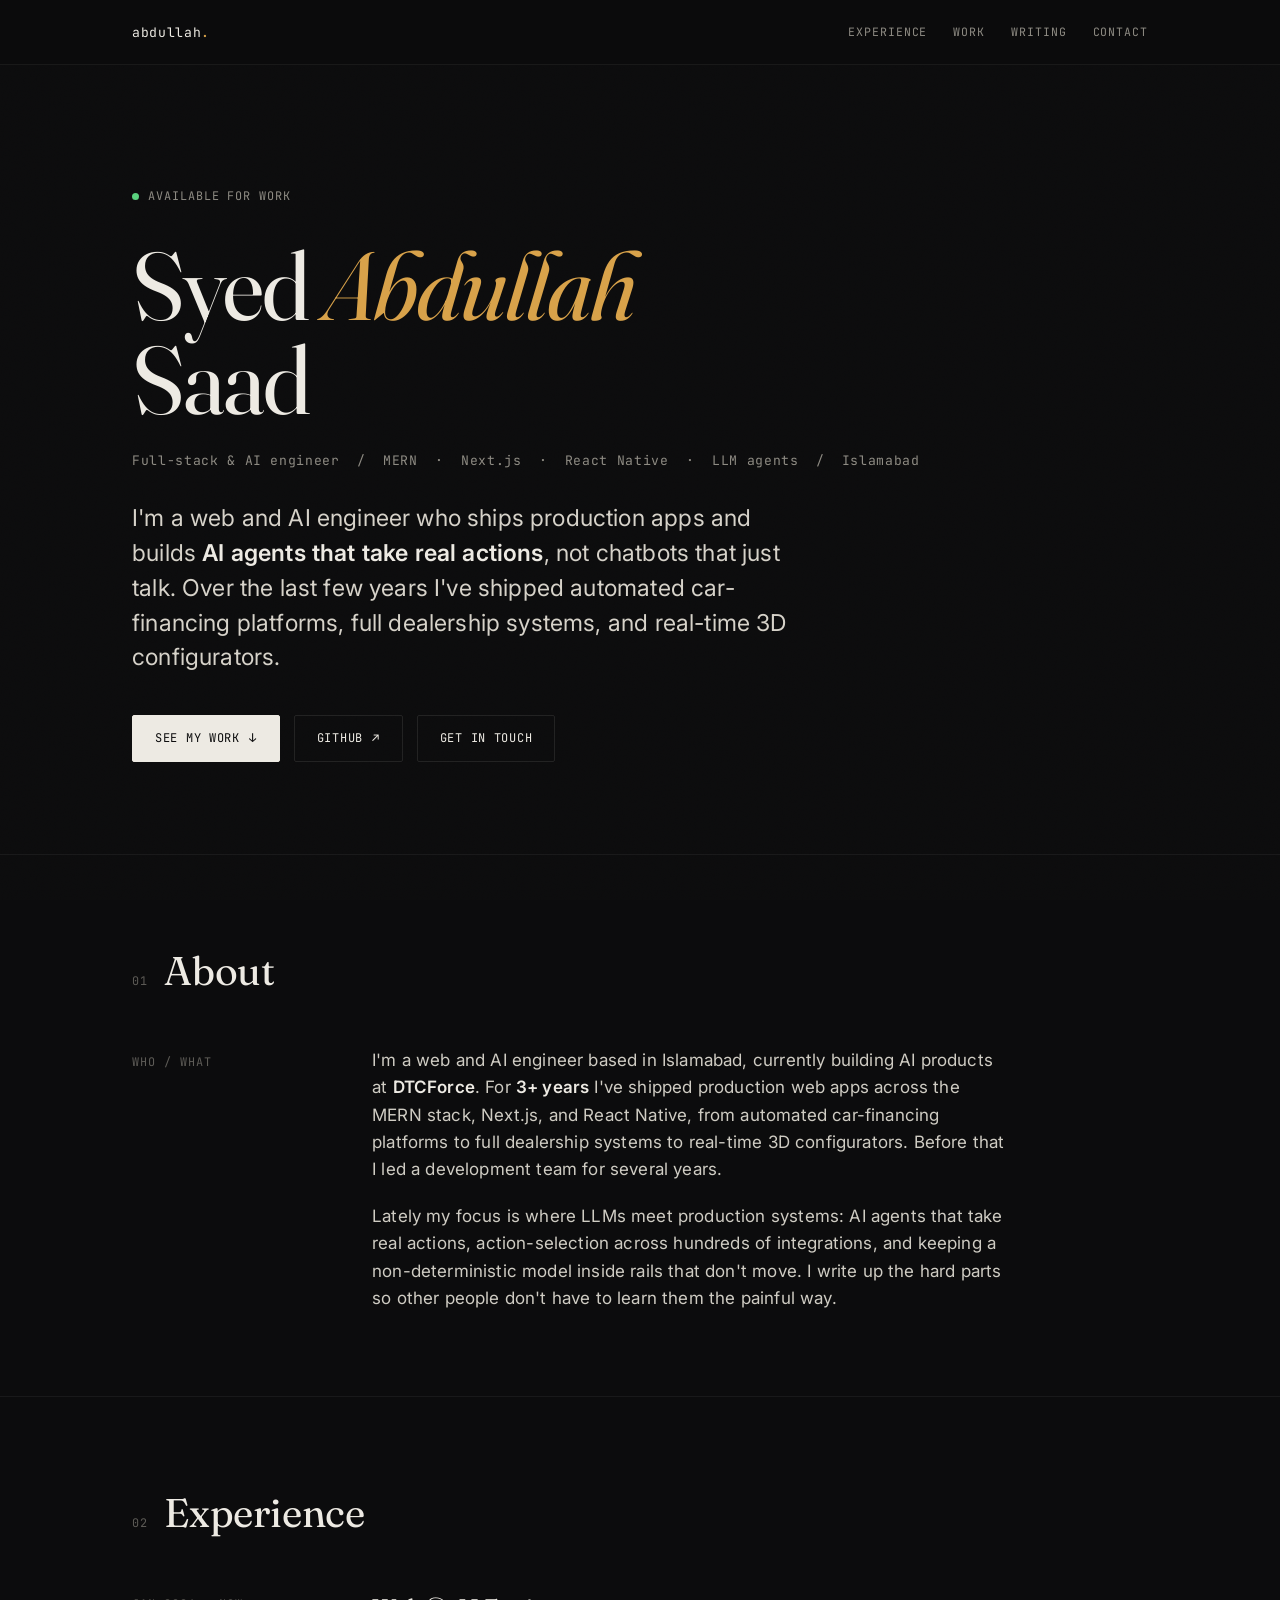
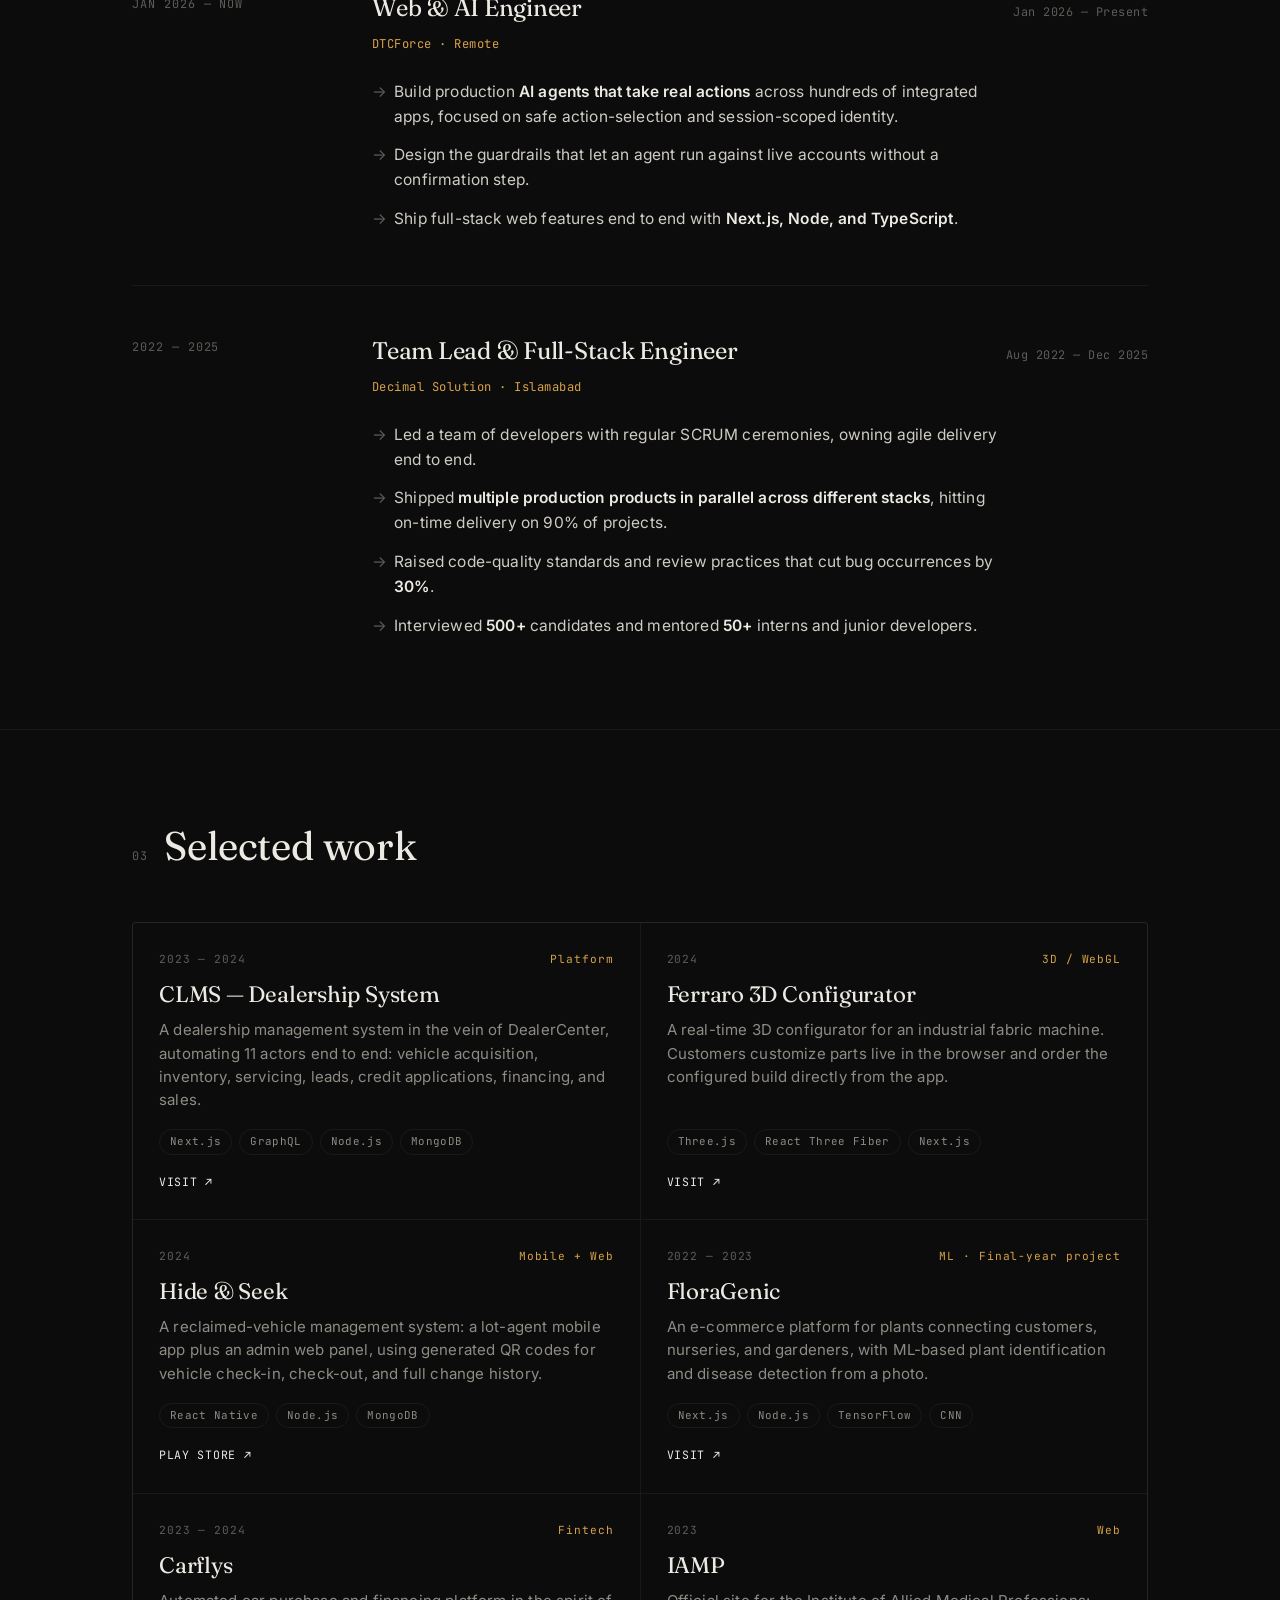
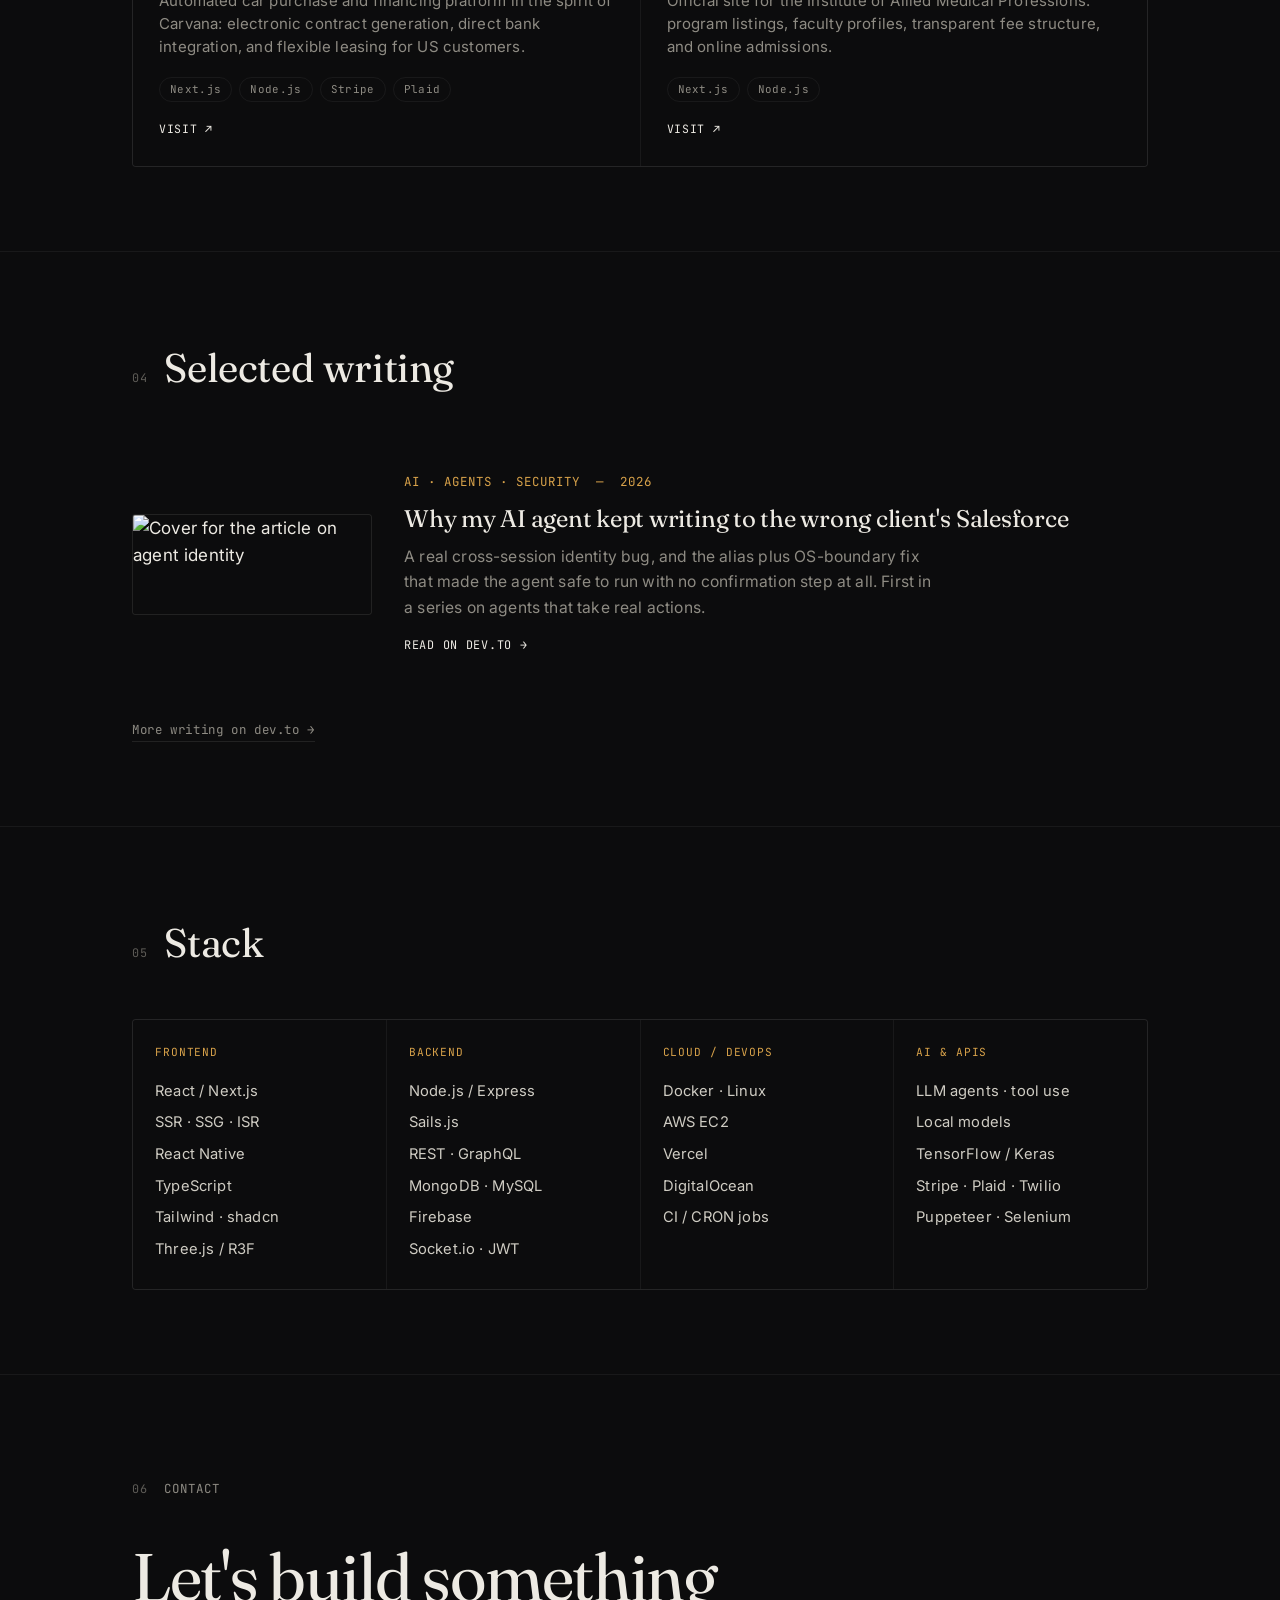
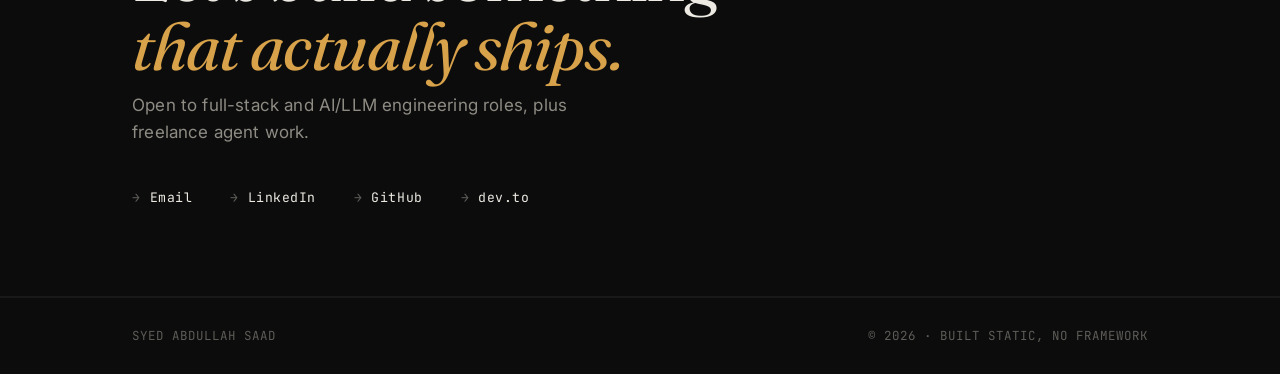
==== index.html @ 83ab8634 "fix: DTCForce role is remote" ====
<!DOCTYPE html>
<html lang="en">
<head>
<meta charset="UTF-8" />
<meta name="viewport" content="width=device-width, initial-scale=1.0" />
<title>Syed Abdullah Saad — Full-Stack &amp; AI Engineer</title>
<meta name="description" content="Full-stack engineer and team lead building production web apps and AI agents that take real actions. MERN, Next.js, React Native, and LLM tooling." />

<meta property="og:title" content="Syed Abdullah Saad — Full-Stack &amp; AI Engineer" />
<meta property="og:description" content="Team lead and full-stack engineer. I ship production web apps and build AI agents that do real work, not demos." />
<meta property="og:type" content="website" />
<meta property="og:url" content="https://abdullahsaad5.github.io" />
<meta property="og:image" content="https://dev-to-uploads.s3.us-east-2.amazonaws.com/uploads/articles/ud9swre0dq8ubvagfs66.png" />
<meta name="twitter:card" content="summary_large_image" />
<link rel="icon" href="data:image/svg+xml,<svg xmlns='http://www.w3.org/2000/svg' viewBox='0 0 100 100'><text y='.9em' font-size='88'>✦</text></svg>" />

<link rel="preconnect" href="https://fonts.googleapis.com" />
<link rel="preconnect" href="https://fonts.gstatic.com" crossorigin />
<link href="https://fonts.googleapis.com/css2?family=Fraunces:ital,opsz,wght@0,9..144,300..500;1,9..144,300..500&family=Inter:wght@400;500;600&family=JetBrains+Mono:wght@400;500&display=swap" rel="stylesheet" />

<style>
  :root {
    --bg:      #0c0c0d;
    --surface: #141416;
    --text:    #edeae3;
    --muted:   #8e8b83;
    --faint:   #5e5c57;
    --accent:  #d8a24a;
    --line:    rgba(237, 234, 227, 0.10);
    --line-2:  rgba(237, 234, 227, 0.06);
    --serif: "Fraunces", Georgia, serif;
    --sans: "Inter", -apple-system, BlinkMacSystemFont, sans-serif;
    --mono: "JetBrains Mono", ui-monospace, "SF Mono", Menlo, monospace;
    --col: 1080px;
  }
  * { margin: 0; padding: 0; box-sizing: border-box; }
  html { scroll-behavior: smooth; }
  body {
    background: var(--bg);
    color: var(--text);
    font-family: var(--sans);
    font-size: 17px;
    line-height: 1.6;
    letter-spacing: 0.01em;
    -webkit-font-smoothing: antialiased;
    text-rendering: optimizeLegibility;
    overflow-x: hidden;
  }
  body::before {
    content: ""; position: fixed; inset: 0; z-index: 1; pointer-events: none;
    opacity: 0.035; mix-blend-mode: overlay;
    background-image: url("data:image/svg+xml,%3Csvg xmlns='http://www.w3.org/2000/svg' width='160' height='160'%3E%3Cfilter id='n'%3E%3CfeTurbulence type='fractalNoise' baseFrequency='0.85' numOctaves='3'/%3E%3C/filter%3E%3Crect width='100%25' height='100%25' filter='url(%23n)'/%3E%3C/svg%3E");
  }
  .wrap { max-width: var(--col); margin: 0 auto; padding: 0 32px; position: relative; z-index: 2; }
  a { color: inherit; text-decoration: none; }
  ::selection { background: var(--accent); color: #0c0c0d; }
  .mono { font-family: var(--mono); font-size: 0.78rem; letter-spacing: 0.08em; text-transform: uppercase; color: var(--muted); }

  /* nav */
  nav { position: sticky; top: 0; z-index: 20; border-bottom: 1px solid var(--line-2);
        background: rgba(12,12,13,0.72); backdrop-filter: blur(12px) saturate(140%); }
  nav .wrap { display: flex; align-items: center; justify-content: space-between; height: 64px; }
  nav .sig { font-family: var(--mono); font-size: 0.82rem; letter-spacing: 0.05em; color: var(--text); }
  nav .sig b { color: var(--accent); font-weight: 500; }
  nav .nl { display: flex; gap: 26px; }
  nav .nl a { font-family: var(--mono); font-size: 0.72rem; letter-spacing: 0.08em; text-transform: uppercase; color: var(--muted); transition: color 0.2s; }
  nav .nl a:hover { color: var(--text); }
  @media (max-width: 640px){ nav .nl a:not(.keep){ display:none; } }

  /* hero */
  header { padding: 116px 0 92px; border-bottom: 1px solid var(--line-2); }
  .status { display: inline-flex; align-items: center; gap: 9px; font-family: var(--mono); font-size: 0.74rem; letter-spacing: 0.08em; text-transform: uppercase; color: var(--muted); margin-bottom: 32px; }
  .dot { width: 7px; height: 7px; border-radius: 50%; background: #5ad17e; box-shadow: 0 0 0 0 rgba(90,209,126,0.6); animation: pulse 2.4s infinite; }
  @keyframes pulse { 0%{box-shadow:0 0 0 0 rgba(90,209,126,0.5);} 70%{box-shadow:0 0 0 7px rgba(90,209,126,0);} 100%{box-shadow:0 0 0 0 rgba(90,209,126,0);} }
  h1 { font-family: var(--serif); font-weight: 400; font-size: clamp(3.1rem, 8.6vw, 6rem); line-height: 0.98; letter-spacing: -0.02em; margin-bottom: 24px; }
  h1 .it { font-style: italic; color: var(--accent); }
  .role { font-family: var(--mono); font-size: 0.82rem; letter-spacing: 0.05em; color: var(--muted); margin-bottom: 30px; }
  .lead { font-size: clamp(1.12rem, 2.3vw, 1.45rem); line-height: 1.5; max-width: 680px; color: #d6d2c9; }
  .lead b { color: var(--text); font-weight: 600; }
  .cta { display: flex; flex-wrap: wrap; gap: 14px; margin-top: 40px; }
  .btn { font-family: var(--mono); font-size: 0.75rem; letter-spacing: 0.06em; text-transform: uppercase; padding: 13px 22px; border: 1px solid var(--line); border-radius: 2px; color: var(--text); transition: all 0.2s; display: inline-flex; align-items: center; gap: 9px; }
  .btn:hover { border-color: var(--accent); color: var(--accent); transform: translateY(-2px); }
  .btn.solid { background: var(--text); color: #0c0c0d; border-color: var(--text); }
  .btn.solid:hover { background: var(--accent); border-color: var(--accent); color: #0c0c0d; }
  .btn .arr { transition: transform 0.2s; }
  .btn:hover .arr { transform: translate(2px,-2px); }

  /* section frame */
  section { padding: 84px 0; border-bottom: 1px solid var(--line-2); }
  .shead { display: flex; align-items: baseline; gap: 16px; margin-bottom: 44px; }
  .shead .num { font-family: var(--mono); font-size: 0.74rem; color: var(--faint); letter-spacing: 0.1em; }
  .shead h2 { font-family: var(--serif); font-weight: 400; font-size: clamp(1.8rem, 4vw, 2.5rem); letter-spacing: -0.01em; }

  /* about */
  .about { display: grid; grid-template-columns: 200px 1fr; gap: 40px; }
  .about .lbl { font-family: var(--mono); font-size: 0.74rem; letter-spacing: 0.08em; text-transform: uppercase; color: var(--faint); padding-top: 6px; }
  .about p { color: #cfccc3; max-width: 640px; }
  .about p + p { margin-top: 20px; }
  .about p b { color: var(--text); font-weight: 600; }
  @media (max-width: 720px){ .about { grid-template-columns: 1fr; gap: 14px; } }

  /* experience */
  .exp { display: grid; grid-template-columns: 200px 1fr; gap: 40px; }
  .exp .lbl { font-family: var(--mono); font-size: 0.74rem; letter-spacing: 0.08em; text-transform: uppercase; color: var(--faint); padding-top: 6px; }
  .exp .top { display: flex; align-items: baseline; justify-content: space-between; flex-wrap: wrap; gap: 6px 16px; }
  .exp .top h3 { font-family: var(--serif); font-weight: 400; font-size: 1.5rem; letter-spacing: -0.01em; }
  .exp .top .when { font-family: var(--mono); font-size: 0.74rem; letter-spacing: 0.04em; color: var(--faint); white-space: nowrap; }
  .exp .co { font-family: var(--mono); font-size: 0.76rem; letter-spacing: 0.04em; color: var(--accent); margin: 8px 0 18px; }
  .exp ul { list-style: none; max-width: 640px; }
  .exp li { color: #cfccc3; font-size: 0.97rem; padding: 7px 0 7px 22px; position: relative; }
  .exp li::before { content: "→"; position: absolute; left: 0; color: var(--faint); }
  .exp li b { color: var(--text); font-weight: 600; }
  @media (max-width: 720px){ .exp { grid-template-columns: 1fr; gap: 18px; } }

  /* projects */
  .projects { display: grid; grid-template-columns: repeat(2, 1fr); gap: 1px; background: var(--line-2); border: 1px solid var(--line-2); border-radius: 4px; overflow: hidden; }
  .proj { background: var(--bg); padding: 28px 26px; display: flex; flex-direction: column; transition: background 0.25s; }
  .proj:hover { background: var(--surface); }
  .proj .yr { font-family: var(--mono); font-size: 0.7rem; letter-spacing: 0.08em; color: var(--faint); margin-bottom: 12px; display: flex; justify-content: space-between; }
  .proj .yr .badge { color: var(--accent); }
  .proj h3 { font-family: var(--serif); font-weight: 400; font-size: 1.4rem; letter-spacing: -0.01em; margin-bottom: 10px; line-height: 1.2; }
  .proj p { color: var(--muted); font-size: 0.94rem; line-height: 1.55; margin-bottom: 18px; flex-grow: 1; }
  .proj .tags { display: flex; flex-wrap: wrap; gap: 7px; margin-bottom: 18px; }
  .proj .tags span { font-family: var(--mono); font-size: 0.68rem; letter-spacing: 0.03em; color: var(--muted); border: 1px solid var(--line-2); border-radius: 999px; padding: 3px 10px; }
  .proj .visit { font-family: var(--mono); font-size: 0.72rem; letter-spacing: 0.06em; text-transform: uppercase; color: var(--text); display: inline-flex; align-items: center; gap: 8px; align-self: flex-start; }
  .proj .visit .arr { transition: transform 0.2s; }
  .proj:hover .visit { color: var(--accent); }
  .proj:hover .visit .arr { transform: translate(2px,-2px); }
  @media (max-width: 720px){ .projects { grid-template-columns: 1fr; } }

  /* writing */
  .post { display: grid; grid-template-columns: 240px 1fr; gap: 32px; align-items: center; padding: 28px; margin: 0 -28px; border-radius: 4px; transition: background 0.25s; }
  .post:hover { background: var(--surface); }
  .post .thumb { aspect-ratio: 1000/420; border-radius: 3px; overflow: hidden; border: 1px solid var(--line); }
  .post .thumb img { width: 100%; height: 100%; object-fit: cover; display: block; transition: transform 0.5s ease; }
  .post:hover .thumb img { transform: scale(1.04); }
  .post .meta .mono { display: block; margin-bottom: 12px; color: var(--accent); }
  .post .meta h3 { font-family: var(--serif); font-weight: 400; font-size: 1.5rem; line-height: 1.25; letter-spacing: -0.01em; margin-bottom: 10px; }
  .post .meta p { color: var(--muted); font-size: 0.98rem; max-width: 540px; }
  .post .meta .read { display: inline-flex; align-items: center; gap: 8px; margin-top: 16px; font-family: var(--mono); font-size: 0.74rem; letter-spacing: 0.06em; text-transform: uppercase; color: var(--text); }
  .post:hover .read { color: var(--accent); }
  .post .read .arr { transition: transform 0.2s; }
  .post:hover .read .arr { transform: translateX(3px); }
  @media (max-width: 720px){ .post { grid-template-columns: 1fr; gap: 18px; } }
  .more { margin-top: 30px; }
  .more a { font-family: var(--mono); font-size: 0.78rem; letter-spacing: 0.05em; color: var(--muted); border-bottom: 1px solid var(--line); padding-bottom: 3px; transition: color 0.2s, border-color 0.2s; }
  .more a:hover { color: var(--accent); border-color: var(--accent); }

  /* stack */
  .stack { display: grid; grid-template-columns: repeat(4,1fr); gap: 1px; background: var(--line-2); border: 1px solid var(--line-2); border-radius: 4px; overflow: hidden; }
  .stack .g { background: var(--bg); padding: 24px 22px; }
  .stack .g .lbl { font-family: var(--mono); font-size: 0.7rem; letter-spacing: 0.08em; text-transform: uppercase; color: var(--accent); margin-bottom: 14px; }
  .stack .g ul { list-style: none; }
  .stack .g li { color: #cfccc3; font-size: 0.92rem; padding: 4px 0; }
  @media (max-width: 860px){ .stack { grid-template-columns: repeat(2,1fr); } }
  @media (max-width: 460px){ .stack { grid-template-columns: 1fr; } }

  /* contact */
  .contact { padding: 104px 0 88px; }
  .contact h2.big { font-family: var(--serif); font-weight: 400; font-size: clamp(2.3rem, 6.6vw, 4.2rem); letter-spacing: -0.02em; line-height: 1.02; margin-bottom: 12px; }
  .contact h2.big .it { font-style: italic; color: var(--accent); }
  .contact .sub { color: var(--muted); max-width: 480px; margin-bottom: 40px; }
  .clinks { display: flex; flex-wrap: wrap; gap: 14px 38px; }
  .clinks a { font-family: var(--mono); font-size: 0.82rem; letter-spacing: 0.04em; color: var(--text); display: inline-flex; align-items: center; gap: 9px; transition: color 0.2s; }
  .clinks a .k { color: var(--faint); }
  .clinks a:hover { color: var(--accent); }

  footer { border-top: 1px solid var(--line-2); }
  footer .wrap { display: flex; justify-content: space-between; flex-wrap: wrap; gap: 10px; padding: 28px 32px; }
  footer .mono { color: var(--faint); }

  .rv { opacity: 0; transform: translateY(18px); transition: opacity 0.7s ease, transform 0.7s ease; }
  .rv.in { opacity: 1; transform: none; }
  @media (prefers-reduced-motion: reduce){ * { animation: none !important; transition: none !important; } .rv { opacity:1; transform:none; } html{scroll-behavior:auto;} }
</style>
</head>
<body>

<nav>
  <div class="wrap">
    <a class="sig" href="#top">abdullah<b>.</b></a>
    <div class="nl">
      <a href="#experience">Experience</a>
      <a href="#work">Work</a>
      <a href="#writing">Writing</a>
      <a class="keep" href="#contact">Contact</a>
    </div>
  </div>
</nav>

<header id="top">
  <div class="wrap">
    <div class="status"><span class="dot"></span> Available for work</div>
    <h1>Syed <span class="it">Abdullah</span><br />Saad</h1>
    <div class="role">Full-stack &amp; AI engineer &nbsp;/&nbsp; MERN &nbsp;·&nbsp; Next.js &nbsp;·&nbsp; React Native &nbsp;·&nbsp; LLM agents &nbsp;/&nbsp; Islamabad</div>
    <p class="lead">I'm a web and AI engineer who ships production apps and builds <b>AI agents that take real actions</b>, not chatbots that just talk. Over the last few years I've shipped automated car-financing platforms, full dealership systems, and real-time 3D configurators.</p>
    <div class="cta">
      <a class="btn solid" href="#work">See my work <span class="arr">↓</span></a>
      <a class="btn" href="https://github.com/AbdullahSaad5" target="_blank" rel="noopener">GitHub <span class="arr">↗</span></a>
      <a class="btn" href="#contact">Get in touch</a>
    </div>
  </div>
</header>

<section id="about">
  <div class="wrap">
    <div class="shead"><span class="num">01</span><h2>About</h2></div>
    <div class="about rv">
      <div class="lbl">Who / what</div>
      <div>
        <p>I'm a web and AI engineer based in Islamabad, currently building AI products at <b>DTCForce</b>. For <b>3+ years</b> I've shipped production web apps across the MERN stack, Next.js, and React Native, from automated car-financing platforms to full dealership systems to real-time 3D configurators. Before that I led a development team for several years.</p>
        <p>Lately my focus is where LLMs meet production systems: AI agents that take real actions, action-selection across hundreds of integrations, and keeping a non-deterministic model inside rails that don't move. I write up the hard parts so other people don't have to learn them the painful way.</p>
      </div>
    </div>
  </div>
</section>

<section id="experience">
  <div class="wrap">
    <div class="shead"><span class="num">02</span><h2>Experience</h2></div>
    <div class="rv">
      <div class="exp">
        <div class="lbl">Jan 2026 — now</div>
        <div>
          <div class="top">
            <h3>Web &amp; AI Engineer</h3>
            <span class="when">Jan 2026 — Present</span>
          </div>
          <div class="co">DTCForce · Remote</div>
          <ul>
            <li>Build production <b>AI agents that take real actions</b> across hundreds of integrated apps, focused on safe action-selection and session-scoped identity.</li>
            <li>Design the guardrails that let an agent run against live accounts without a confirmation step.</li>
            <li>Ship full-stack web features end to end with <b>Next.js, Node, and TypeScript</b>.</li>
          </ul>
        </div>
      </div>
      <div class="exp" style="margin-top:46px;padding-top:46px;border-top:1px solid var(--line-2)">
        <div class="lbl">2022 — 2025</div>
        <div>
          <div class="top">
            <h3>Team Lead &amp; Full-Stack Engineer</h3>
            <span class="when">Aug 2022 — Dec 2025</span>
          </div>
          <div class="co">Decimal Solution · Islamabad</div>
          <ul>
            <li>Led a team of developers with regular SCRUM ceremonies, owning agile delivery end to end.</li>
            <li>Shipped <b>multiple production products in parallel across different stacks</b>, hitting on-time delivery on 90% of projects.</li>
            <li>Raised code-quality standards and review practices that cut bug occurrences by <b>30%</b>.</li>
            <li>Interviewed <b>500+</b> candidates and mentored <b>50+</b> interns and junior developers.</li>
          </ul>
        </div>
      </div>
    </div>
  </div>
</section>

<section id="work">
  <div class="wrap">
    <div class="shead"><span class="num">03</span><h2>Selected work</h2></div>
    <div class="projects rv">

      <div class="proj">
        <div class="yr"><span>2023 — 2024</span><span class="badge">Platform</span></div>
        <h3>CLMS — Dealership System</h3>
        <p>A dealership management system in the vein of DealerCenter, automating 11 actors end to end: vehicle acquisition, inventory, servicing, leads, credit applications, financing, and sales.</p>
        <div class="tags"><span>Next.js</span><span>GraphQL</span><span>Node.js</span><span>MongoDB</span></div>
        <a class="visit" href="https://rons-automotive.vercel.app/" target="_blank" rel="noopener">Visit <span class="arr">↗</span></a>
      </div>

      <div class="proj">
        <div class="yr"><span>2024</span><span class="badge">3D / WebGL</span></div>
        <h3>Ferraro 3D Configurator</h3>
        <p>A real-time 3D configurator for an industrial fabric machine. Customers customize parts live in the browser and order the configured build directly from the app.</p>
        <div class="tags"><span>Three.js</span><span>React Three Fiber</span><span>Next.js</span></div>
        <a class="visit" href="https://ferraro-3-d-configurator.vercel.app/" target="_blank" rel="noopener">Visit <span class="arr">↗</span></a>
      </div>

      <div class="proj">
        <div class="yr"><span>2024</span><span class="badge">Mobile + Web</span></div>
        <h3>Hide &amp; Seek</h3>
        <p>A reclaimed-vehicle management system: a lot-agent mobile app plus an admin web panel, using generated QR codes for vehicle check-in, check-out, and full change history.</p>
        <div class="tags"><span>React Native</span><span>Node.js</span><span>MongoDB</span></div>
        <a class="visit" href="https://play.google.com/store/apps/details?id=com.hideandseekrecovery.app" target="_blank" rel="noopener">Play Store <span class="arr">↗</span></a>
      </div>

      <div class="proj">
        <div class="yr"><span>2022 — 2023</span><span class="badge">ML · Final-year project</span></div>
        <h3>FloraGenic</h3>
        <p>An e-commerce platform for plants connecting customers, nurseries, and gardeners, with ML-based plant identification and disease detection from a photo.</p>
        <div class="tags"><span>Next.js</span><span>Node.js</span><span>TensorFlow</span><span>CNN</span></div>
        <a class="visit" href="https://floragenic-web.vercel.app/" target="_blank" rel="noopener">Visit <span class="arr">↗</span></a>
      </div>

      <div class="proj">
        <div class="yr"><span>2023 — 2024</span><span class="badge">Fintech</span></div>
        <h3>Carflys</h3>
        <p>Automated car purchase and financing platform in the spirit of Carvana: electronic contract generation, direct bank integration, and flexible leasing for US customers.</p>
        <div class="tags"><span>Next.js</span><span>Node.js</span><span>Stripe</span><span>Plaid</span></div>
        <a class="visit" href="https://carflys-testing-new.vercel.app/" target="_blank" rel="noopener">Visit <span class="arr">↗</span></a>
      </div>

      <div class="proj">
        <div class="yr"><span>2023</span><span class="badge">Web</span></div>
        <h3>IAMP</h3>
        <p>Official site for the Institute of Allied Medical Professions: program listings, faculty profiles, transparent fee structure, and online admissions.</p>
        <div class="tags"><span>Next.js</span><span>Node.js</span></div>
        <a class="visit" href="https://iamp.vercel.app/" target="_blank" rel="noopener">Visit <span class="arr">↗</span></a>
      </div>

    </div>
  </div>
</section>

<section id="writing">
  <div class="wrap">
    <div class="shead"><span class="num">04</span><h2>Selected writing</h2></div>
    <a class="post rv" href="https://dev.to/abdullahsaad5/why-my-ai-agent-kept-writing-to-the-wrong-clients-salesforce-3aan" target="_blank" rel="noopener">
      <div class="thumb"><img src="https://dev-to-uploads.s3.us-east-2.amazonaws.com/uploads/articles/ud9swre0dq8ubvagfs66.png" alt="Cover for the article on agent identity" /></div>
      <div class="meta">
        <span class="mono">AI · Agents · Security &nbsp;—&nbsp; 2026</span>
        <h3>Why my AI agent kept writing to the wrong client's Salesforce</h3>
        <p>A real cross-session identity bug, and the alias plus OS-boundary fix that made the agent safe to run with no confirmation step at all. First in a series on agents that take real actions.</p>
        <span class="read">Read on dev.to <span class="arr">→</span></span>
      </div>
    </a>
    <div class="more rv"><a href="https://dev.to/abdullahsaad5" target="_blank" rel="noopener">More writing on dev.to →</a></div>
  </div>
</section>

<section id="stack">
  <div class="wrap">
    <div class="shead"><span class="num">05</span><h2>Stack</h2></div>
    <div class="stack rv">
      <div class="g">
        <div class="lbl">Frontend</div>
        <ul><li>React / Next.js</li><li>SSR · SSG · ISR</li><li>React Native</li><li>TypeScript</li><li>Tailwind · shadcn</li><li>Three.js / R3F</li></ul>
      </div>
      <div class="g">
        <div class="lbl">Backend</div>
        <ul><li>Node.js / Express</li><li>Sails.js</li><li>REST · GraphQL</li><li>MongoDB · MySQL</li><li>Firebase</li><li>Socket.io · JWT</li></ul>
      </div>
      <div class="g">
        <div class="lbl">Cloud / DevOps</div>
        <ul><li>Docker · Linux</li><li>AWS EC2</li><li>Vercel</li><li>DigitalOcean</li><li>CI / CRON jobs</li></ul>
      </div>
      <div class="g">
        <div class="lbl">AI &amp; APIs</div>
        <ul><li>LLM agents · tool use</li><li>Local models</li><li>TensorFlow / Keras</li><li>Stripe · Plaid · Twilio</li><li>Puppeteer · Selenium</li></ul>
      </div>
    </div>
  </div>
</section>

<section class="contact" id="contact">
  <div class="wrap">
    <div class="shead"><span class="num">06</span><span class="mono">Contact</span></div>
    <h2 class="big">Let's build something<br /><span class="it">that actually ships.</span></h2>
    <p class="sub">Open to full-stack and AI/LLM engineering roles, plus freelance agent work.</p>
    <div class="clinks rv">
      <a href="mailto:syedabdullahsaad1@gmail.com"><span class="k">→</span> Email</a>
      <a href="https://www.linkedin.com/in/abdullahsaad5/" target="_blank" rel="noopener"><span class="k">→</span> LinkedIn</a>
      <a href="https://github.com/AbdullahSaad5" target="_blank" rel="noopener"><span class="k">→</span> GitHub</a>
      <a href="https://dev.to/abdullahsaad5" target="_blank" rel="noopener"><span class="k">→</span> dev.to</a>
    </div>
  </div>
</section>

<footer>
  <div class="wrap">
    <span class="mono">Syed Abdullah Saad</span>
    <span class="mono">© <span id="yr">2026</span> · Built static, no framework</span>
  </div>
</footer>

<script>
  document.getElementById('yr').textContent = new Date().getFullYear();
  const io = new IntersectionObserver((es) => {
    es.forEach(e => { if (e.isIntersecting){ e.target.classList.add('in'); io.unobserve(e.target); } });
  }, { threshold: 0.12 });
  document.querySelectorAll('.rv').forEach(el => io.observe(el));
</script>
</body>
</html>
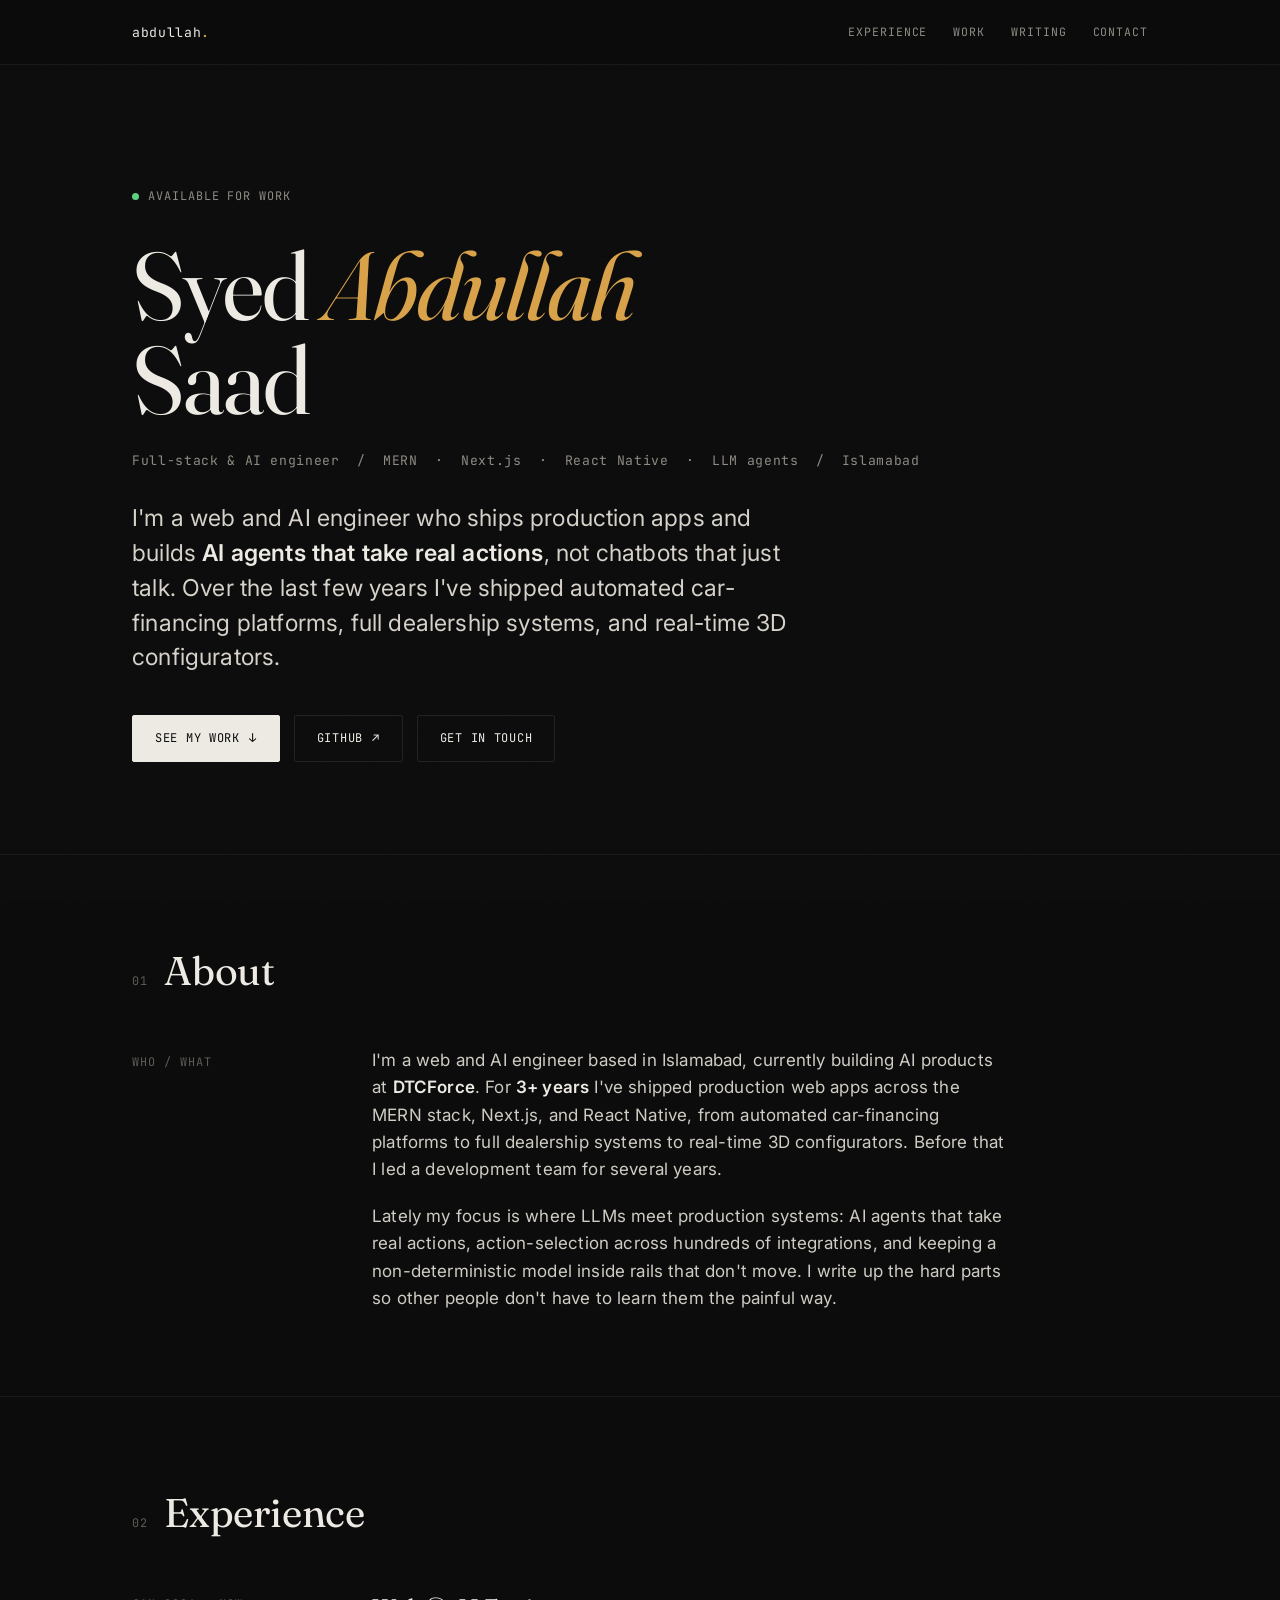
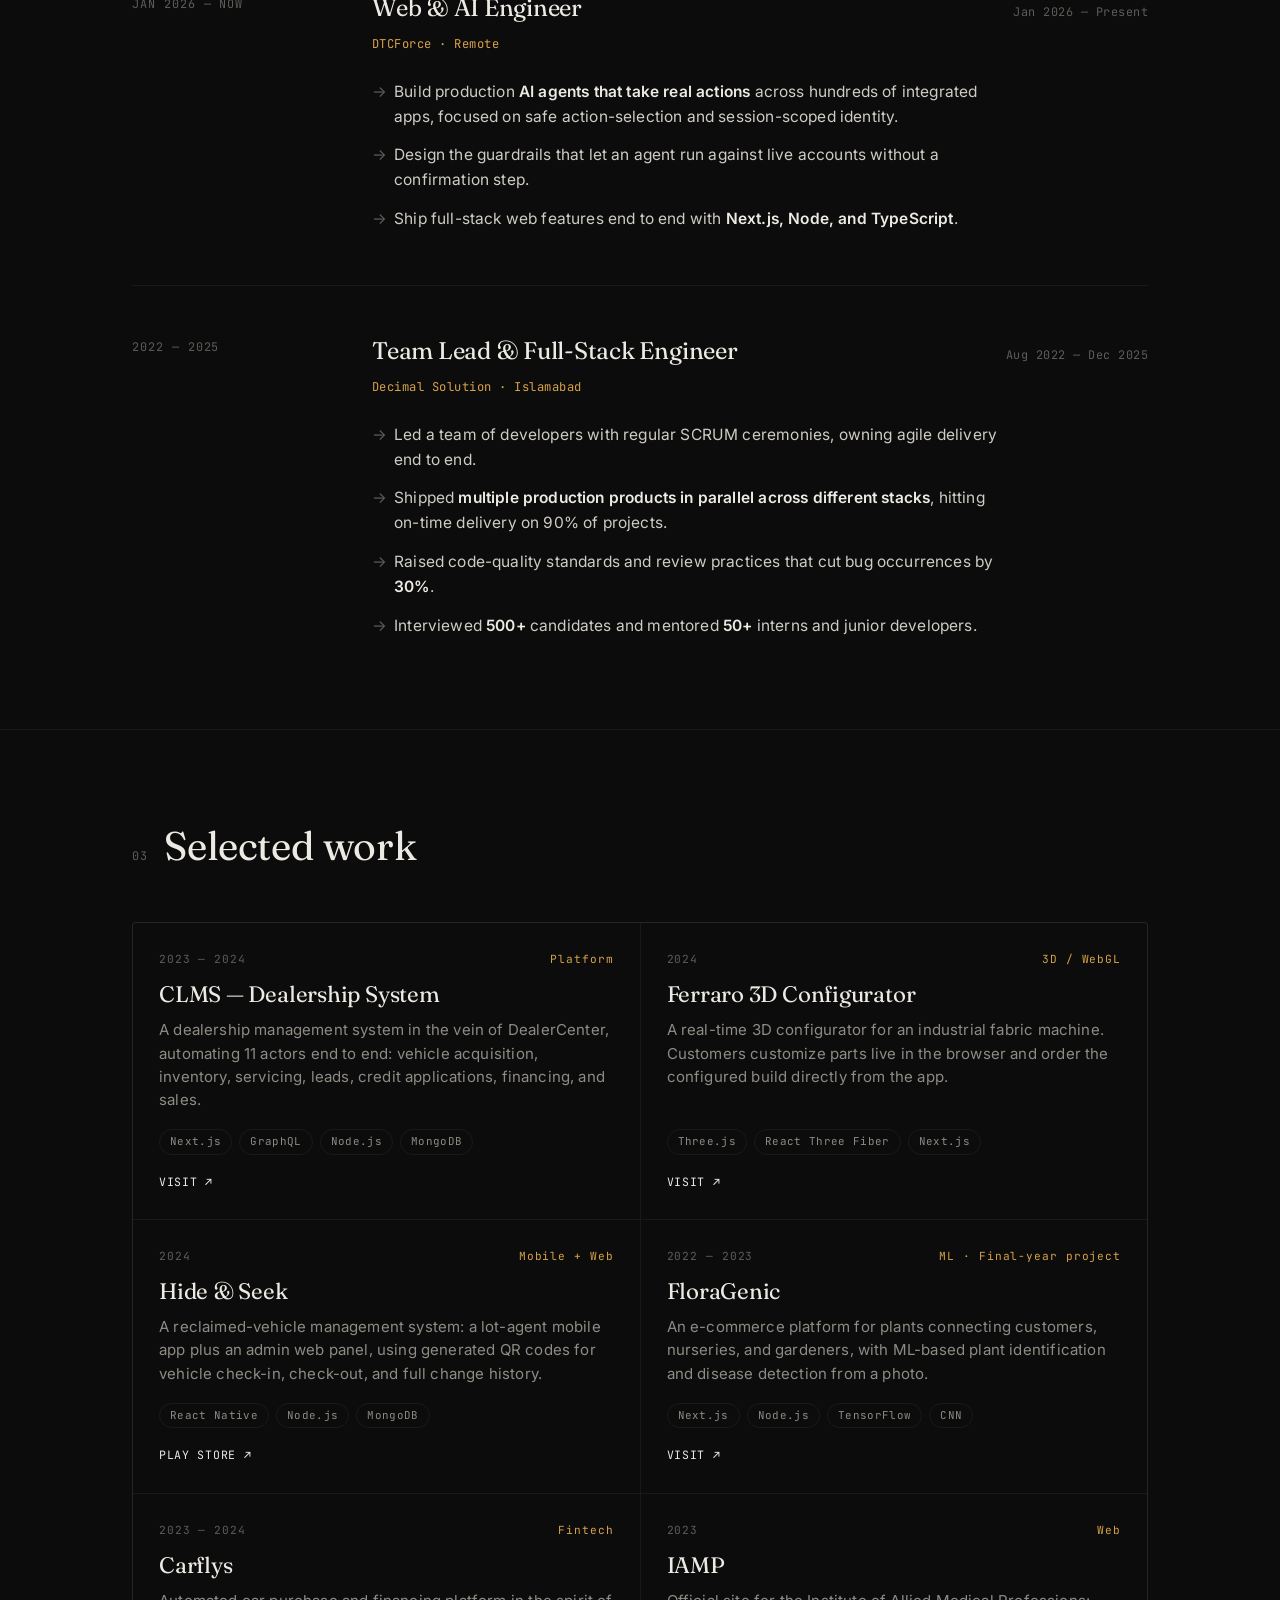
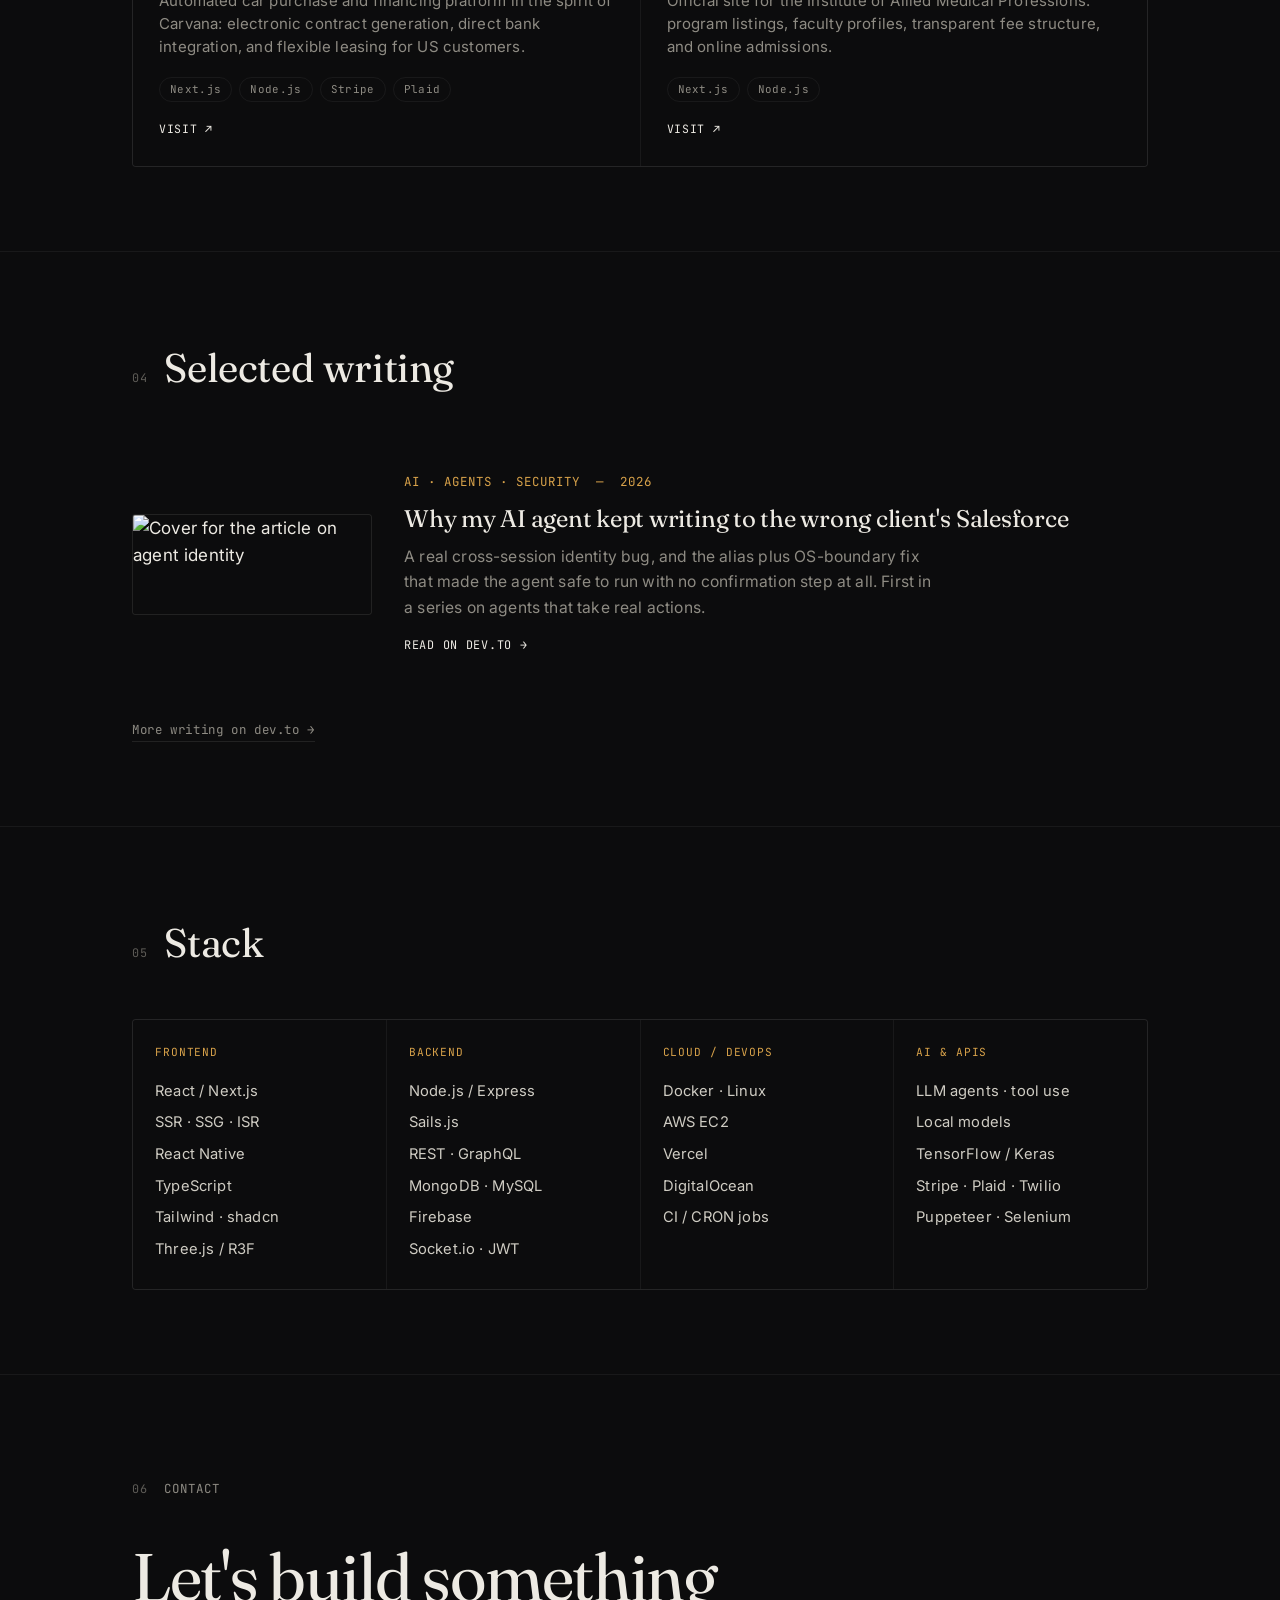
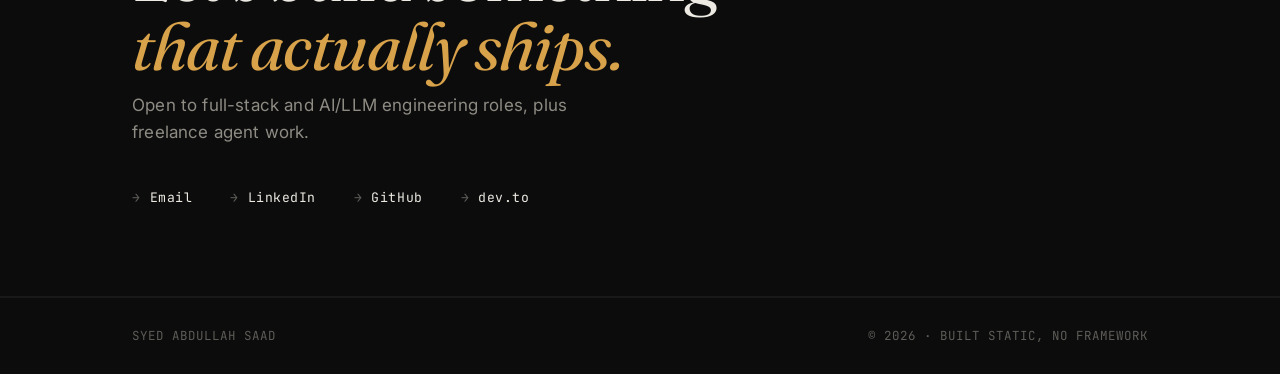
==== commit 02c44965: "feat: tasteful motion — ease-out reveals, staggered list waves, hero entrance, nav underline" ====
--- a/index.html
+++ b/index.html
@@ -32,6 +32,8 @@
     --sans: "Inter", -apple-system, BlinkMacSystemFont, sans-serif;
     --mono: "JetBrains Mono", ui-monospace, "SF Mono", Menlo, monospace;
     --col: 1080px;
+    --ease-out: cubic-bezier(0.16, 1, 0.3, 1);   /* entrances: fast in, gentle settle */
+    --ease-std: cubic-bezier(0.4, 0, 0.2, 1);    /* hover / UI, Material standard */
   }
   * { margin: 0; padding: 0; box-sizing: border-box; }
   html { scroll-behavior: smooth; }
@@ -63,8 +65,10 @@
   nav .sig { font-family: var(--mono); font-size: 0.82rem; letter-spacing: 0.05em; color: var(--text); }
   nav .sig b { color: var(--accent); font-weight: 500; }
   nav .nl { display: flex; gap: 26px; }
-  nav .nl a { font-family: var(--mono); font-size: 0.72rem; letter-spacing: 0.08em; text-transform: uppercase; color: var(--muted); transition: color 0.2s; }
+  nav .nl a { position: relative; font-family: var(--mono); font-size: 0.72rem; letter-spacing: 0.08em; text-transform: uppercase; color: var(--muted); transition: color 0.25s var(--ease-std); }
   nav .nl a:hover { color: var(--text); }
+  nav .nl a::after { content: ""; position: absolute; left: 0; bottom: -5px; width: 100%; height: 1px; background: var(--accent); transform: scaleX(0); transform-origin: right; transition: transform 0.35s var(--ease-std); }
+  nav .nl a:hover::after { transform: scaleX(1); transform-origin: left; }
   @media (max-width: 640px){ nav .nl a:not(.keep){ display:none; } }
 
   /* hero */
@@ -78,7 +82,7 @@
   .lead { font-size: clamp(1.12rem, 2.3vw, 1.45rem); line-height: 1.5; max-width: 680px; color: #d6d2c9; }
   .lead b { color: var(--text); font-weight: 600; }
   .cta { display: flex; flex-wrap: wrap; gap: 14px; margin-top: 40px; }
-  .btn { font-family: var(--mono); font-size: 0.75rem; letter-spacing: 0.06em; text-transform: uppercase; padding: 13px 22px; border: 1px solid var(--line); border-radius: 2px; color: var(--text); transition: all 0.2s; display: inline-flex; align-items: center; gap: 9px; }
+  .btn { font-family: var(--mono); font-size: 0.75rem; letter-spacing: 0.06em; text-transform: uppercase; padding: 13px 22px; border: 1px solid var(--line); border-radius: 2px; color: var(--text); transition: color 0.25s var(--ease-std), border-color 0.25s var(--ease-std), background 0.25s var(--ease-std), transform 0.25s var(--ease-std); display: inline-flex; align-items: center; gap: 9px; }
   .btn:hover { border-color: var(--accent); color: var(--accent); transform: translateY(-2px); }
   .btn.solid { background: var(--text); color: #0c0c0d; border-color: var(--text); }
   .btn.solid:hover { background: var(--accent); border-color: var(--accent); color: #0c0c0d; }
@@ -114,8 +118,10 @@
 
   /* projects */
   .projects { display: grid; grid-template-columns: repeat(2, 1fr); gap: 1px; background: var(--line-2); border: 1px solid var(--line-2); border-radius: 4px; overflow: hidden; }
-  .proj { background: var(--bg); padding: 28px 26px; display: flex; flex-direction: column; transition: background 0.25s; }
+  .proj { background: var(--bg); padding: 28px 26px; display: flex; flex-direction: column; transition: background 0.3s var(--ease-std); }
   .proj:hover { background: var(--surface); }
+  .proj h3 { transition: color 0.25s var(--ease-std); }
+  .proj:hover h3 { color: var(--accent); }
   .proj .yr { font-family: var(--mono); font-size: 0.7rem; letter-spacing: 0.08em; color: var(--faint); margin-bottom: 12px; display: flex; justify-content: space-between; }
   .proj .yr .badge { color: var(--accent); }
   .proj h3 { font-family: var(--serif); font-weight: 400; font-size: 1.4rem; letter-spacing: -0.01em; margin-bottom: 10px; line-height: 1.2; }
@@ -169,9 +175,36 @@
   footer .wrap { display: flex; justify-content: space-between; flex-wrap: wrap; gap: 10px; padding: 28px 32px; }
   footer .mono { color: var(--faint); }
 
-  .rv { opacity: 0; transform: translateY(18px); transition: opacity 0.7s ease, transform 0.7s ease; }
+  /* scroll reveal */
+  .rv { opacity: 0; transform: translateY(20px); transition: opacity 0.7s var(--ease-out), transform 0.7s var(--ease-out); }
   .rv.in { opacity: 1; transform: none; }
-  @media (prefers-reduced-motion: reduce){ * { animation: none !important; transition: none !important; } .rv { opacity:1; transform:none; } html{scroll-behavior:auto;} }
+
+  /* staggered reveal: children wave in one after another */
+  .stagger > * { opacity: 0; transform: translateY(18px); transition: opacity 0.55s var(--ease-out), transform 0.55s var(--ease-out); }
+  .stagger.in > * { opacity: 1; transform: none; }
+  .stagger.in > *:nth-child(1){ transition-delay: 0.04s; }
+  .stagger.in > *:nth-child(2){ transition-delay: 0.10s; }
+  .stagger.in > *:nth-child(3){ transition-delay: 0.16s; }
+  .stagger.in > *:nth-child(4){ transition-delay: 0.22s; }
+  .stagger.in > *:nth-child(5){ transition-delay: 0.28s; }
+  .stagger.in > *:nth-child(6){ transition-delay: 0.34s; }
+  .stagger.in > *:nth-child(7){ transition-delay: 0.40s; }
+  .stagger.in > *:nth-child(8){ transition-delay: 0.46s; }
+
+  /* hero entrance on load */
+  @keyframes riseIn { from { opacity: 0; transform: translateY(24px); } to { opacity: 1; transform: none; } }
+  header .status { animation: riseIn 0.7s var(--ease-out) both; animation-delay: 0.05s; }
+  header h1      { animation: riseIn 0.9s var(--ease-out) both; animation-delay: 0.14s; }
+  header .role   { animation: riseIn 0.7s var(--ease-out) both; animation-delay: 0.30s; }
+  header .lead   { animation: riseIn 0.7s var(--ease-out) both; animation-delay: 0.40s; }
+  header .cta    { animation: riseIn 0.7s var(--ease-out) both; animation-delay: 0.50s; }
+
+  @media (prefers-reduced-motion: reduce){
+    *, *::before, *::after { animation: none !important; transition: none !important; }
+    .rv, .stagger > * { opacity: 1 !important; transform: none !important; }
+    header .status, header h1, header .role, header .lead, header .cta { opacity: 1 !important; transform: none !important; }
+    html { scroll-behavior: auto; }
+  }
 </style>
 </head>
 <body>
@@ -257,7 +290,7 @@
 <section id="work">
   <div class="wrap">
     <div class="shead"><span class="num">03</span><h2>Selected work</h2></div>
-    <div class="projects rv">
+    <div class="projects stagger">
 
       <div class="proj">
         <div class="yr"><span>2023 — 2024</span><span class="badge">Platform</span></div>
@@ -330,7 +363,7 @@
 <section id="stack">
   <div class="wrap">
     <div class="shead"><span class="num">05</span><h2>Stack</h2></div>
-    <div class="stack rv">
+    <div class="stack stagger">
       <div class="g">
         <div class="lbl">Frontend</div>
         <ul><li>React / Next.js</li><li>SSR · SSG · ISR</li><li>React Native</li><li>TypeScript</li><li>Tailwind · shadcn</li><li>Three.js / R3F</li></ul>
@@ -356,7 +389,7 @@
     <div class="shead"><span class="num">06</span><span class="mono">Contact</span></div>
     <h2 class="big">Let's build something<br /><span class="it">that actually ships.</span></h2>
     <p class="sub">Open to full-stack and AI/LLM engineering roles, plus freelance agent work.</p>
-    <div class="clinks rv">
+    <div class="clinks stagger">
       <a href="mailto:syedabdullahsaad1@gmail.com"><span class="k">→</span> Email</a>
       <a href="https://www.linkedin.com/in/abdullahsaad5/" target="_blank" rel="noopener"><span class="k">→</span> LinkedIn</a>
       <a href="https://github.com/AbdullahSaad5" target="_blank" rel="noopener"><span class="k">→</span> GitHub</a>
@@ -377,7 +410,7 @@
   const io = new IntersectionObserver((es) => {
     es.forEach(e => { if (e.isIntersecting){ e.target.classList.add('in'); io.unobserve(e.target); } });
   }, { threshold: 0.12 });
-  document.querySelectorAll('.rv').forEach(el => io.observe(el));
+  document.querySelectorAll('.rv, .stagger').forEach(el => io.observe(el));
 </script>
 </body>
 </html>
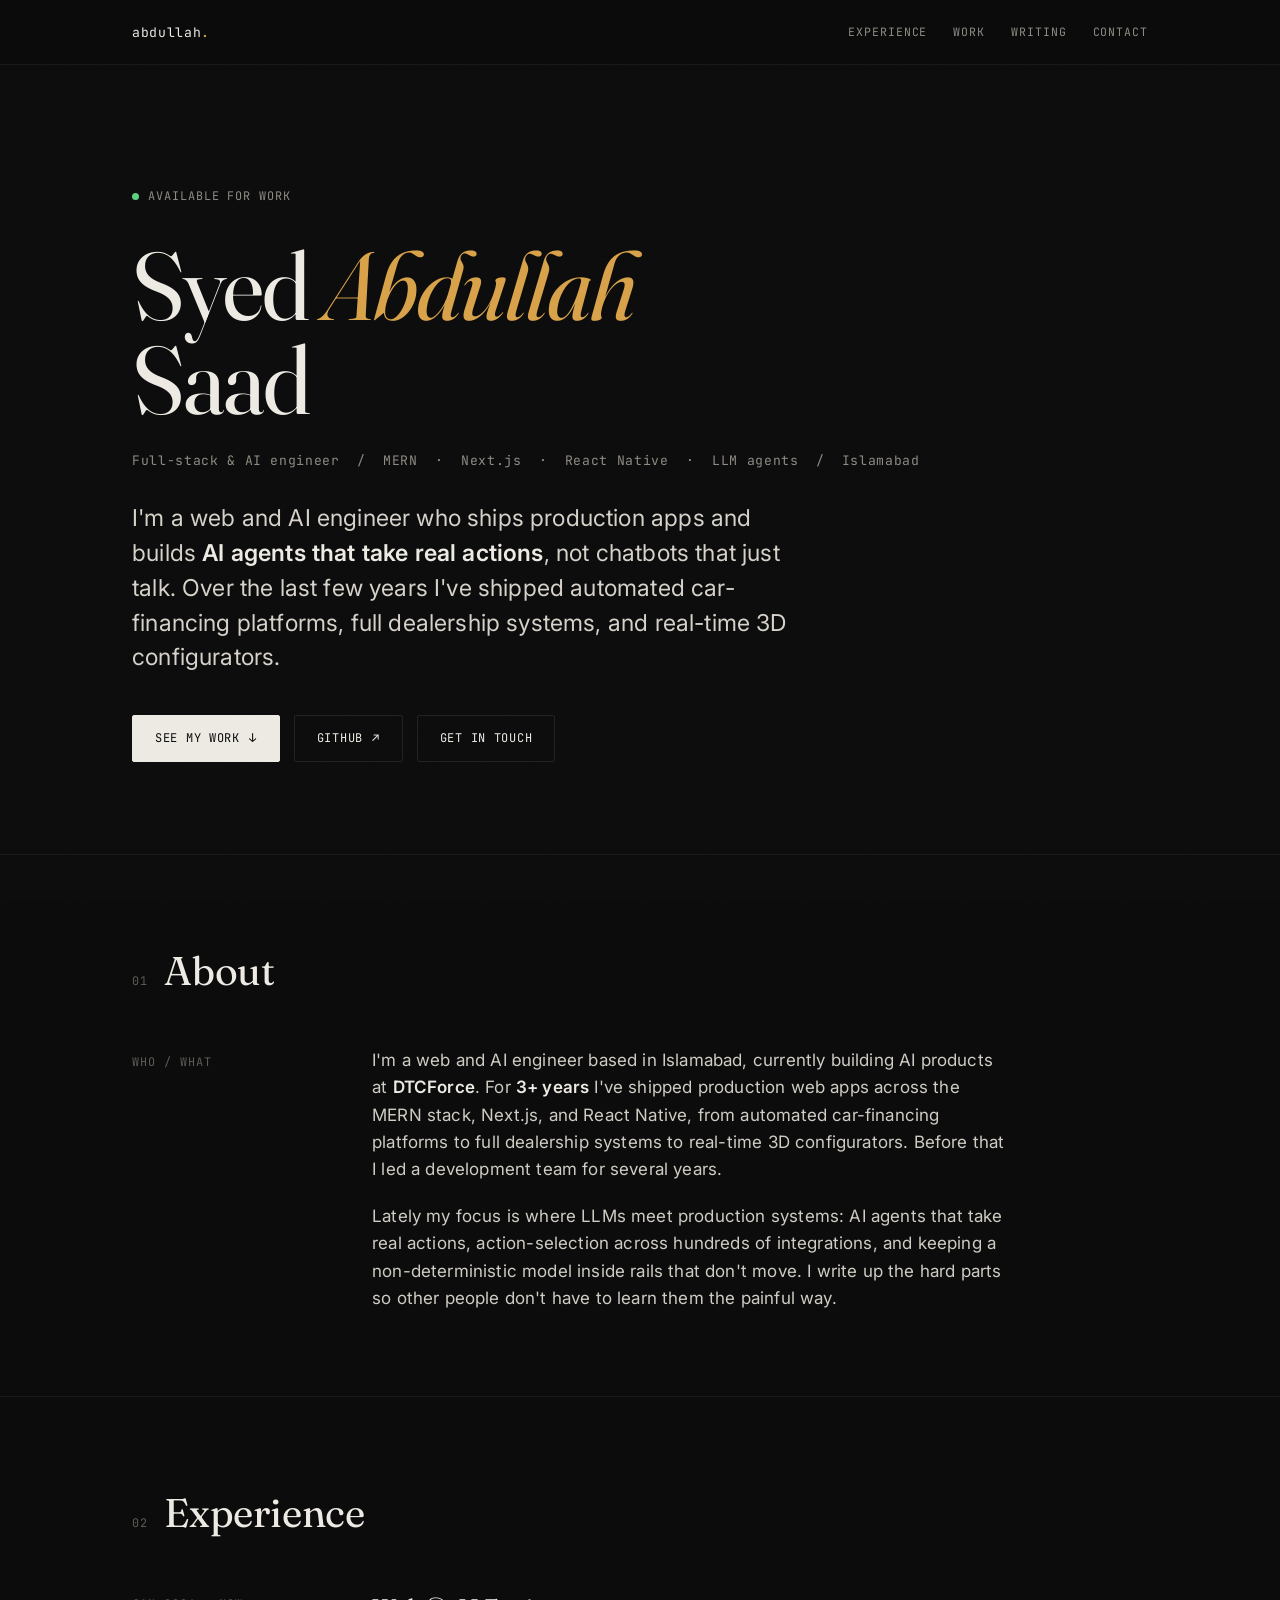
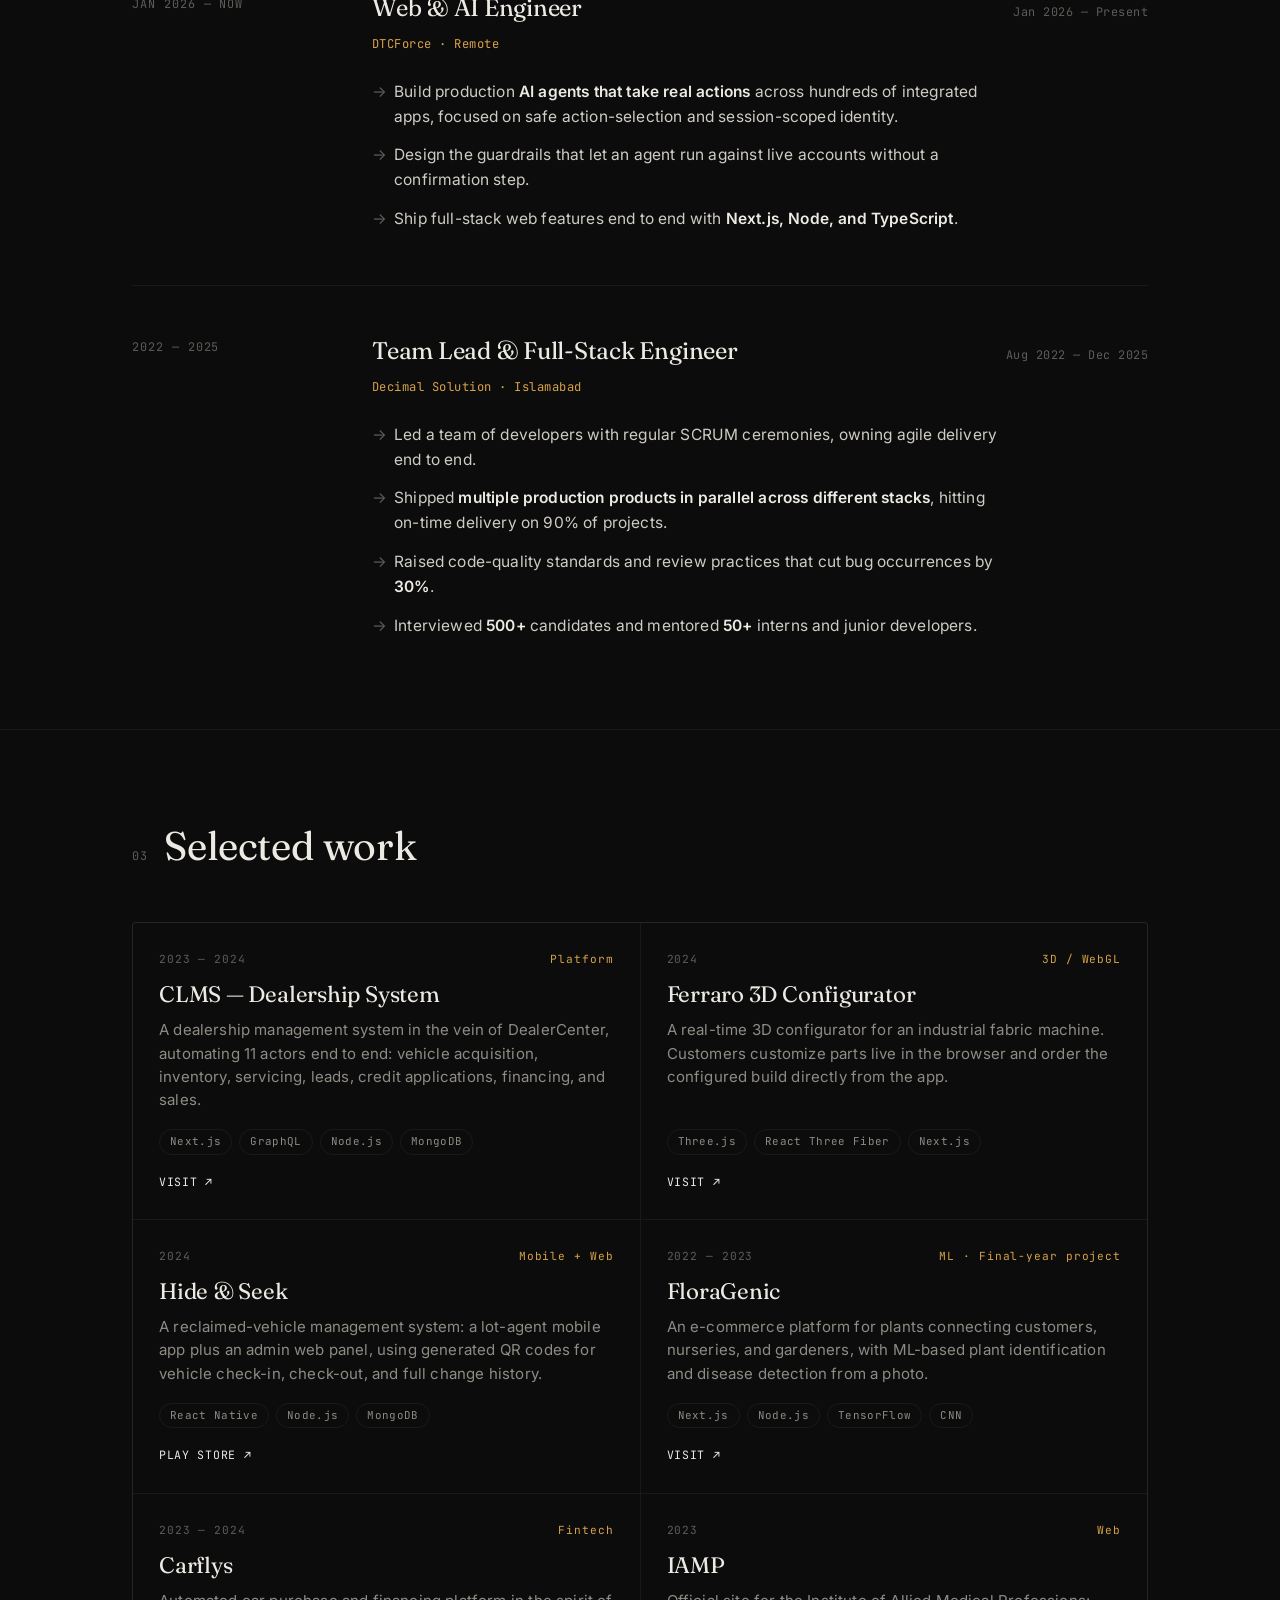
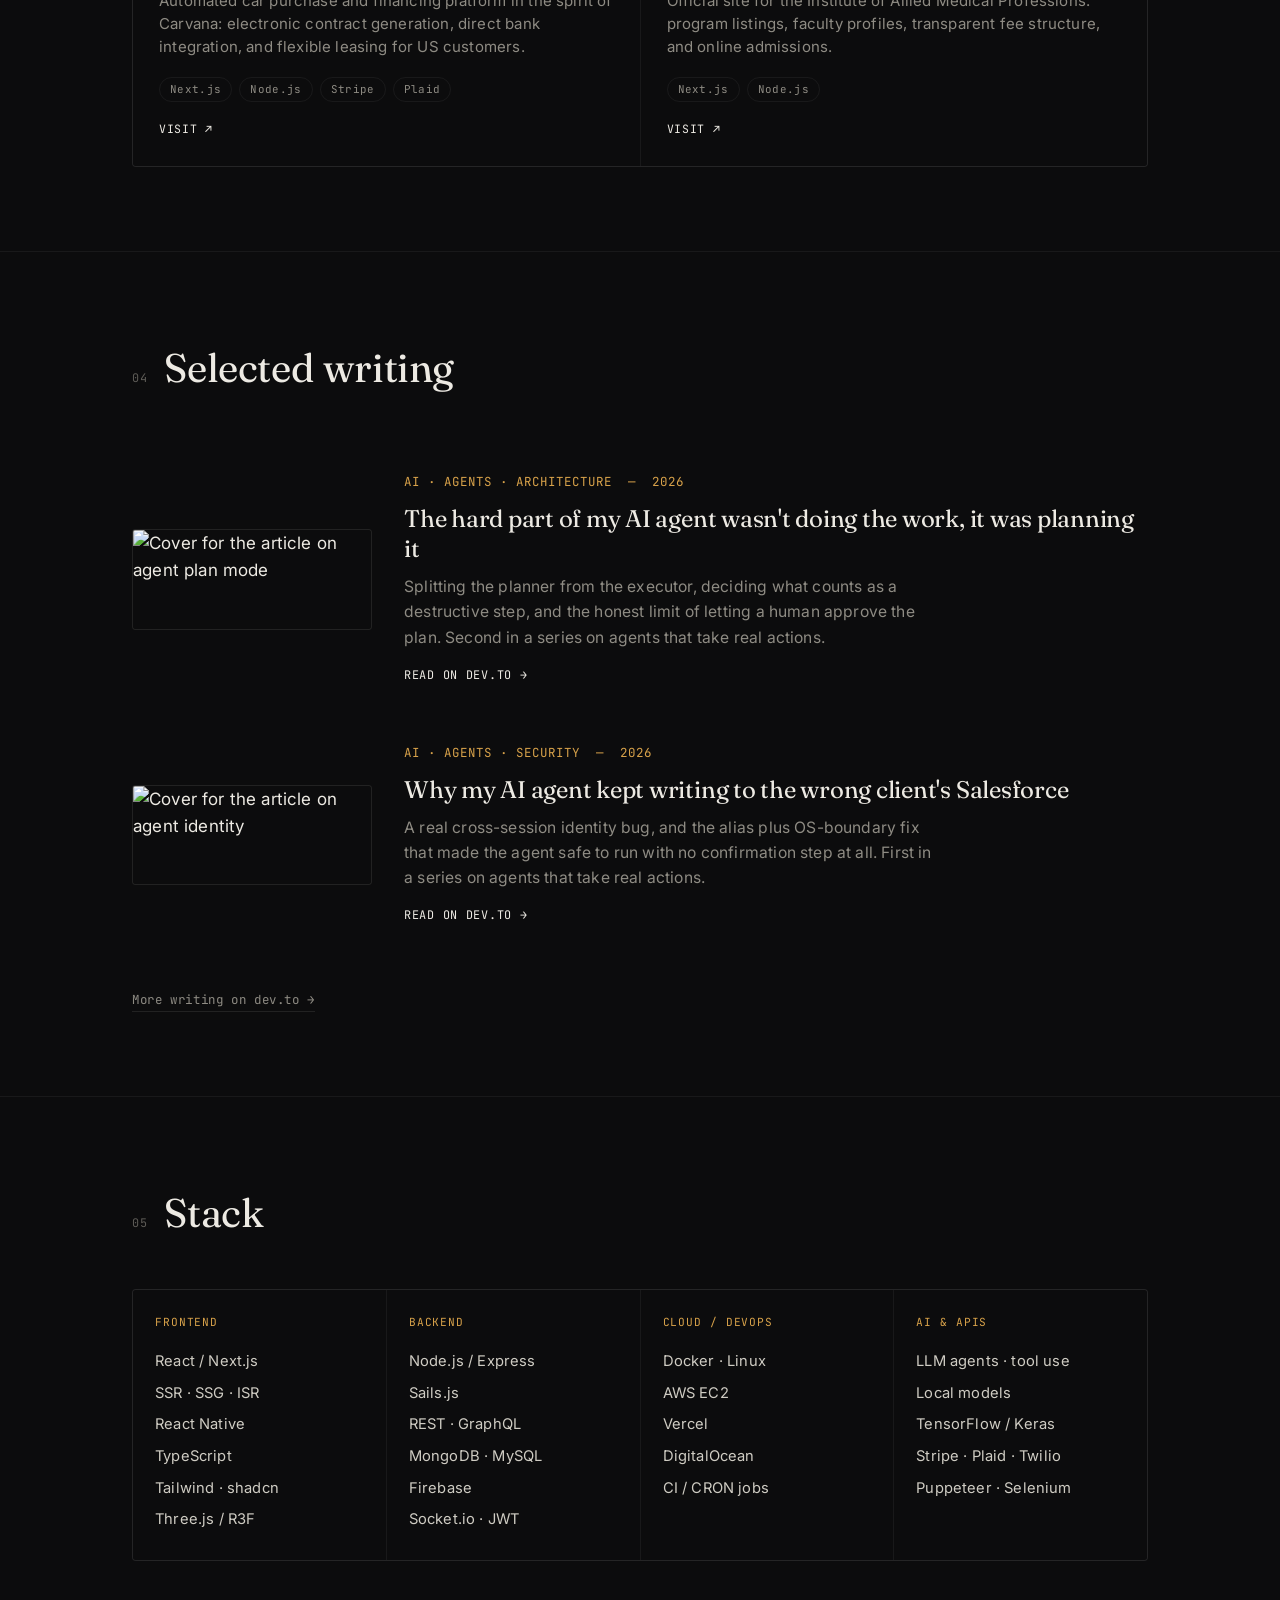
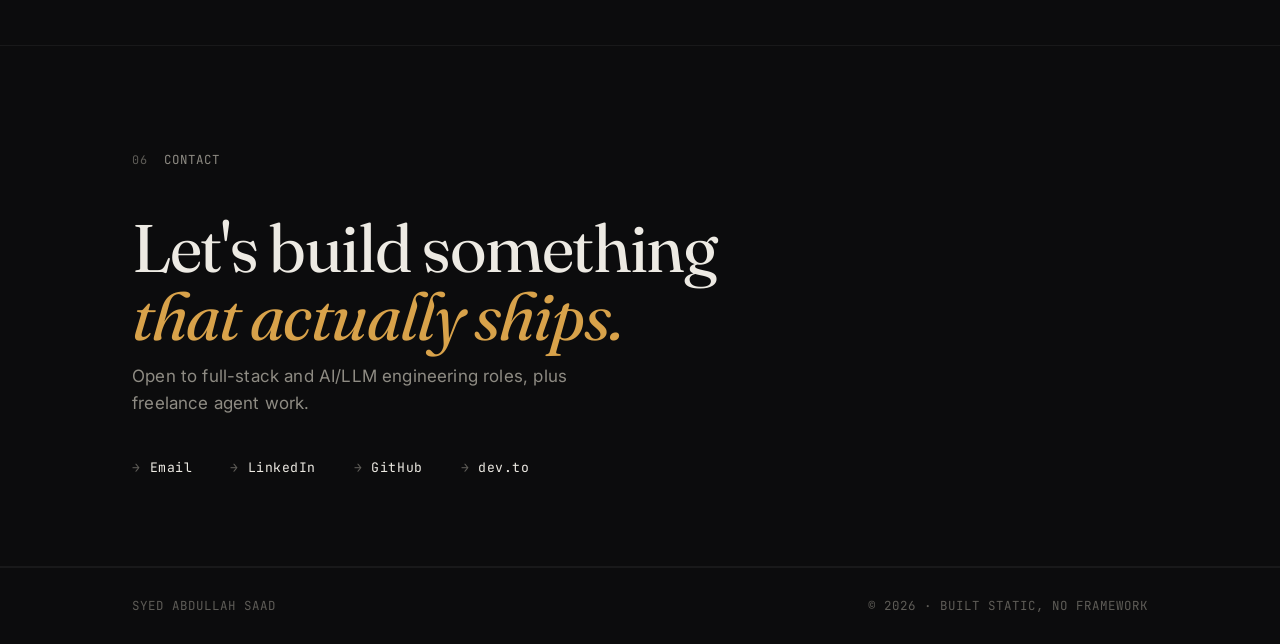
==== commit 38ec2b11: "feat: add plan-mode post to writing section" ====
--- a/index.html
+++ b/index.html
@@ -347,6 +347,15 @@
 <section id="writing">
   <div class="wrap">
     <div class="shead"><span class="num">04</span><h2>Selected writing</h2></div>
+    <a class="post rv" href="https://dev.to/abdullahsaad5/the-hard-part-of-my-ai-agent-wasnt-doing-the-work-it-was-planning-it-n0k" target="_blank" rel="noopener">
+      <div class="thumb"><img src="https://dev-to-uploads.s3.us-east-2.amazonaws.com/uploads/articles/xgwgl2anymrb6iwdlizp.png" alt="Cover for the article on agent plan mode" /></div>
+      <div class="meta">
+        <span class="mono">AI · Agents · Architecture &nbsp;—&nbsp; 2026</span>
+        <h3>The hard part of my AI agent wasn't doing the work, it was planning it</h3>
+        <p>Splitting the planner from the executor, deciding what counts as a destructive step, and the honest limit of letting a human approve the plan. Second in a series on agents that take real actions.</p>
+        <span class="read">Read on dev.to <span class="arr">→</span></span>
+      </div>
+    </a>
     <a class="post rv" href="https://dev.to/abdullahsaad5/why-my-ai-agent-kept-writing-to-the-wrong-clients-salesforce-3aan" target="_blank" rel="noopener">
       <div class="thumb"><img src="https://dev-to-uploads.s3.us-east-2.amazonaws.com/uploads/articles/ud9swre0dq8ubvagfs66.png" alt="Cover for the article on agent identity" /></div>
       <div class="meta">
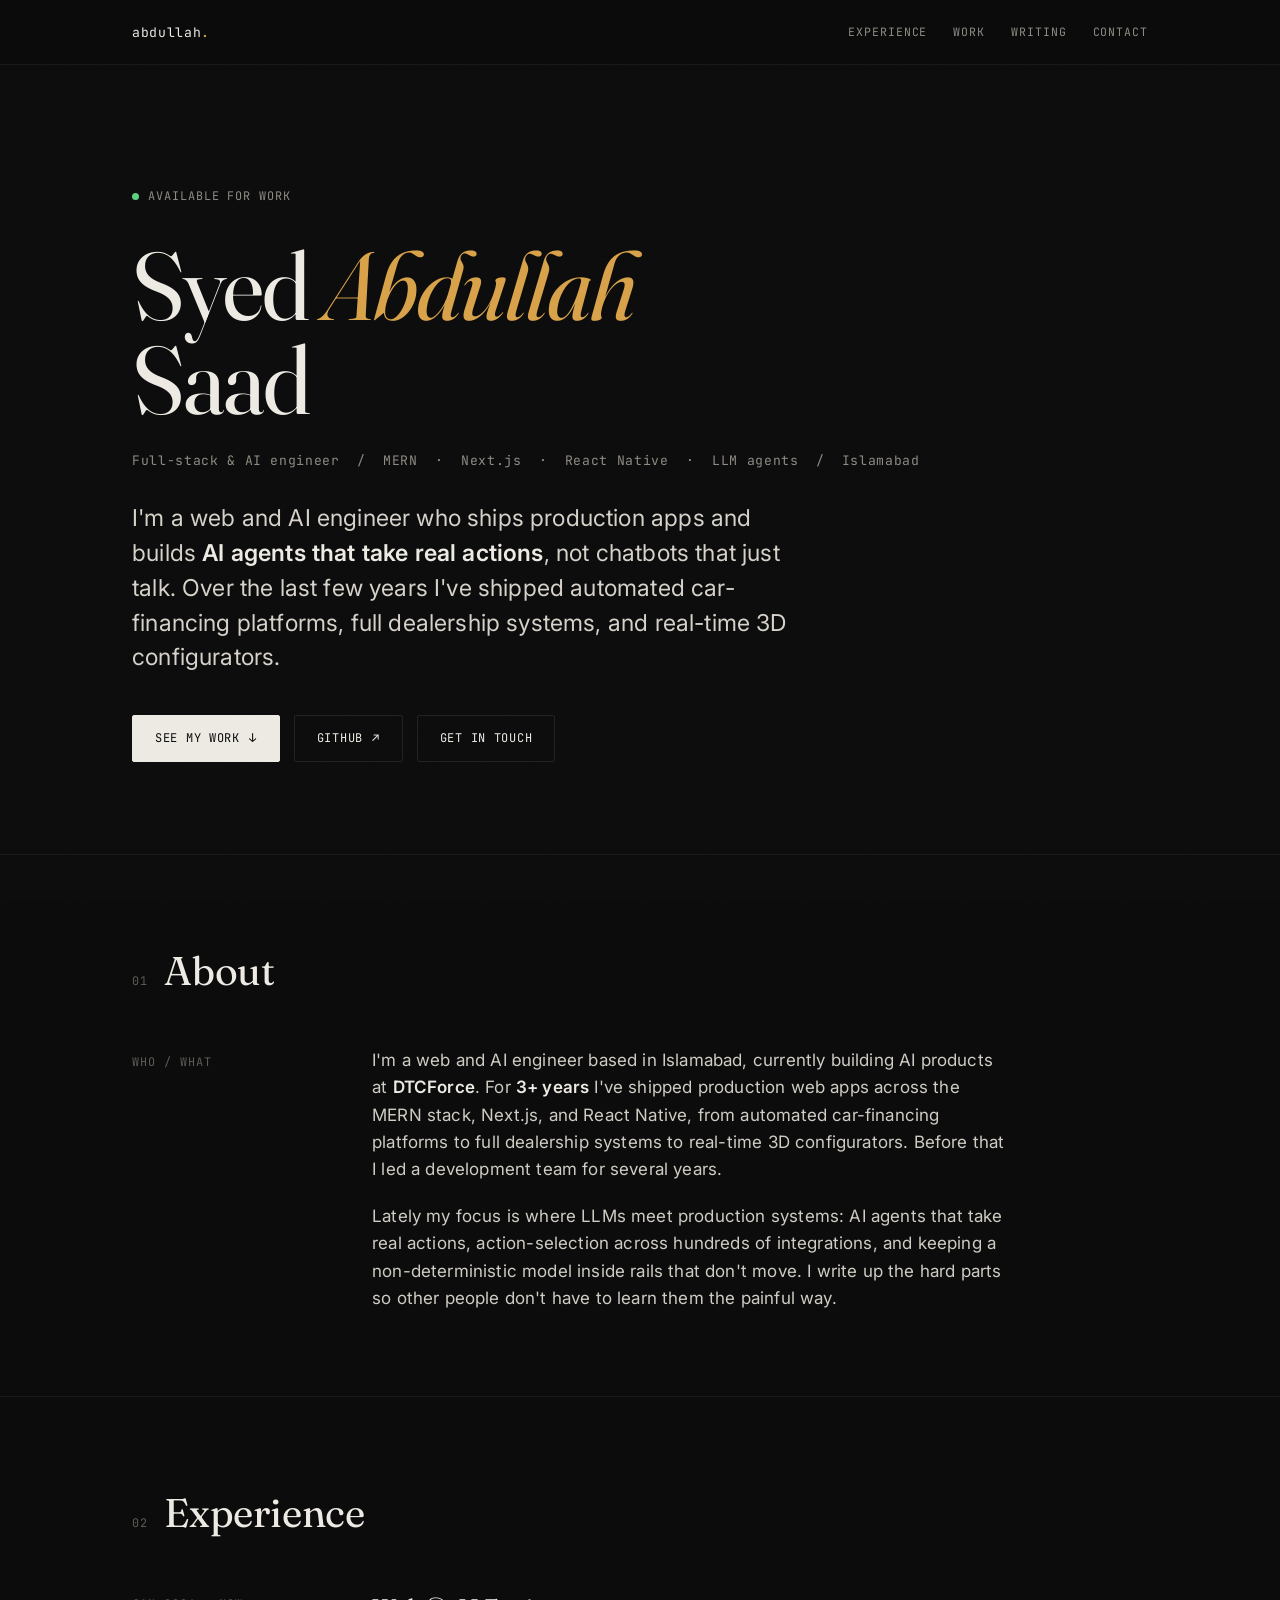
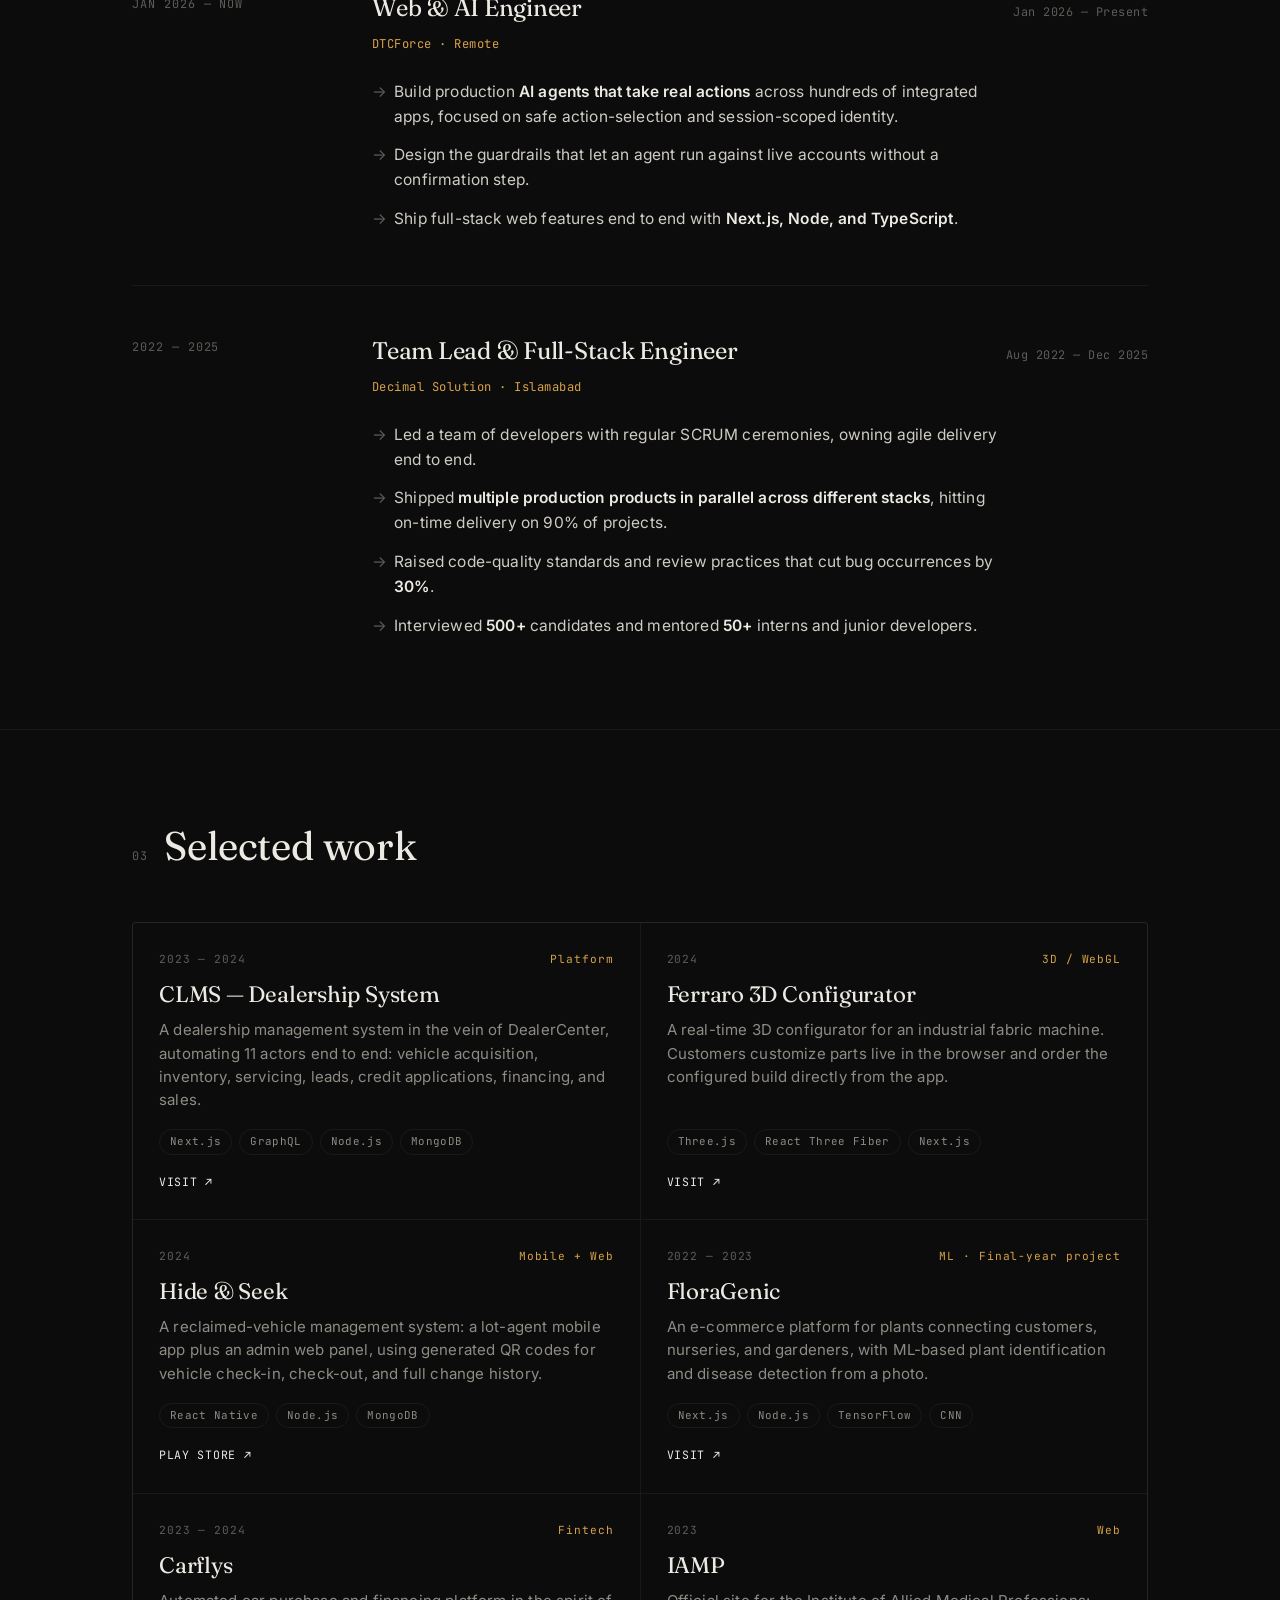
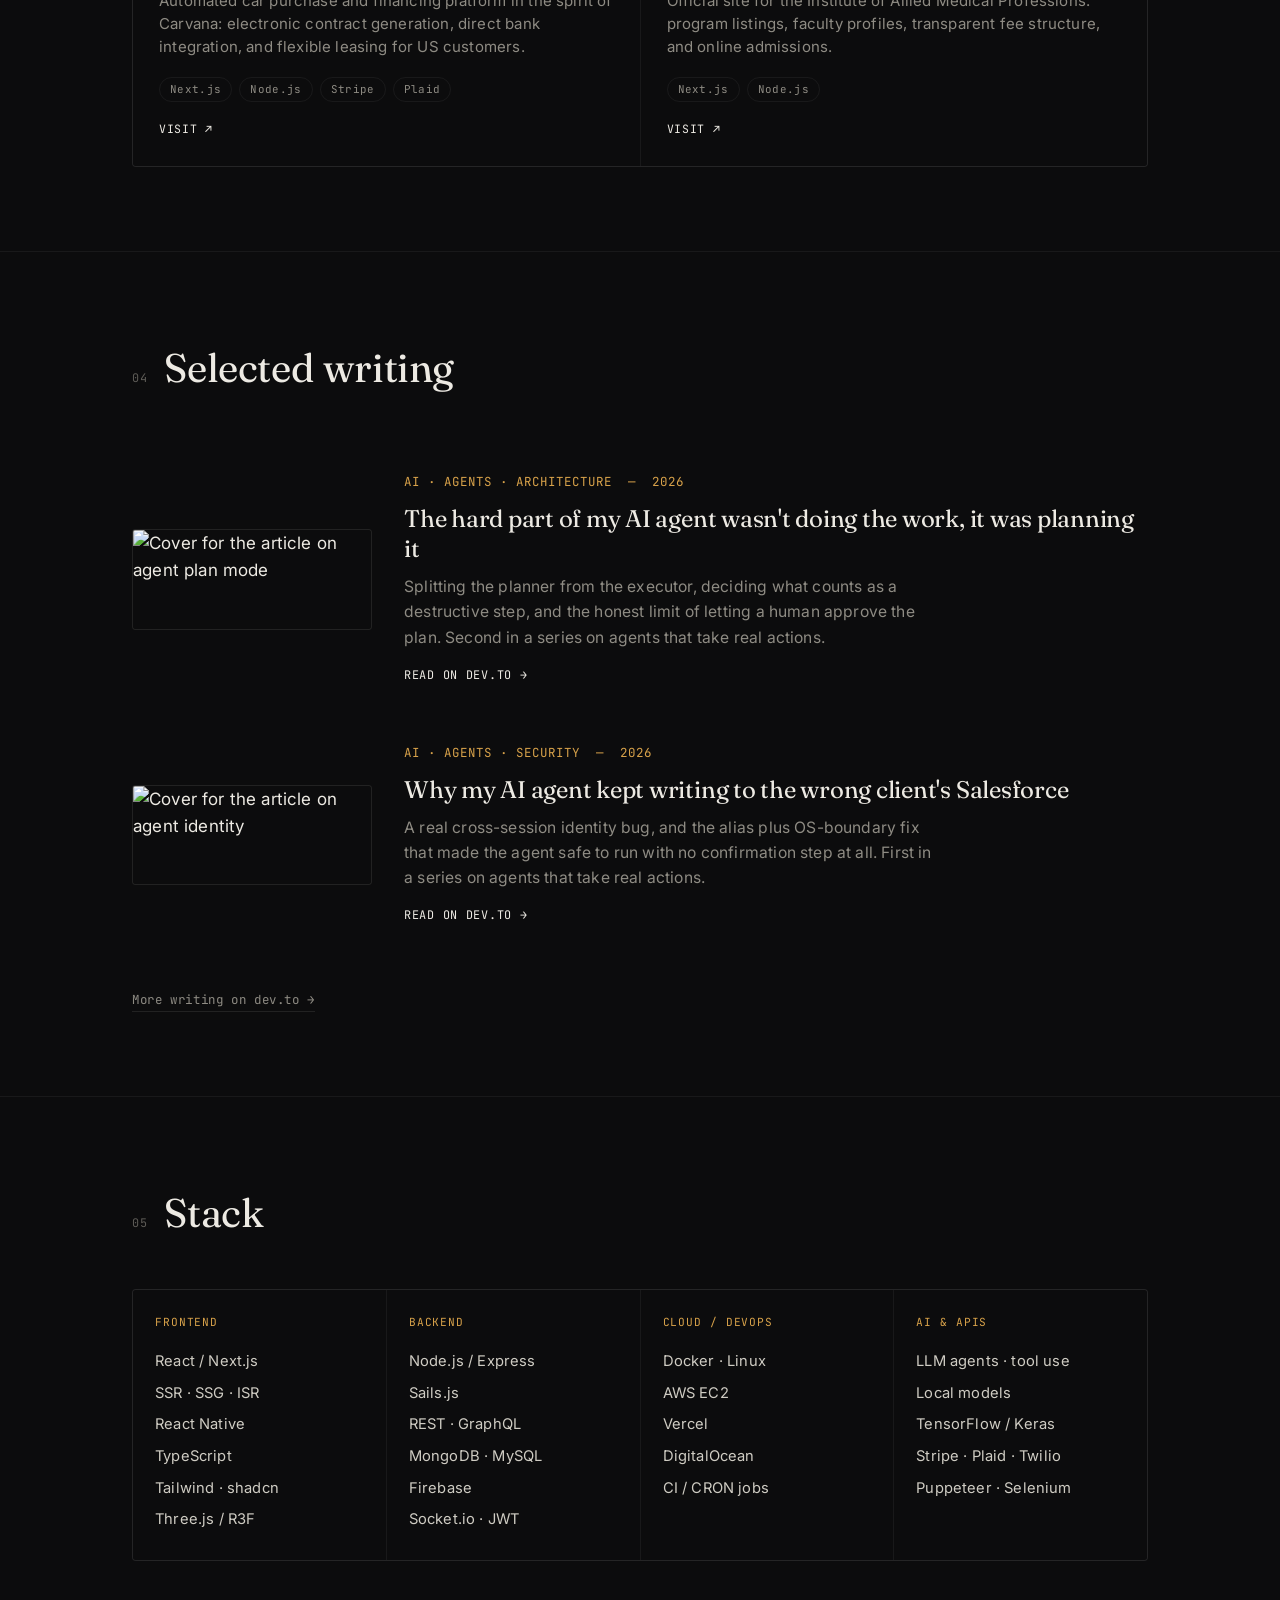
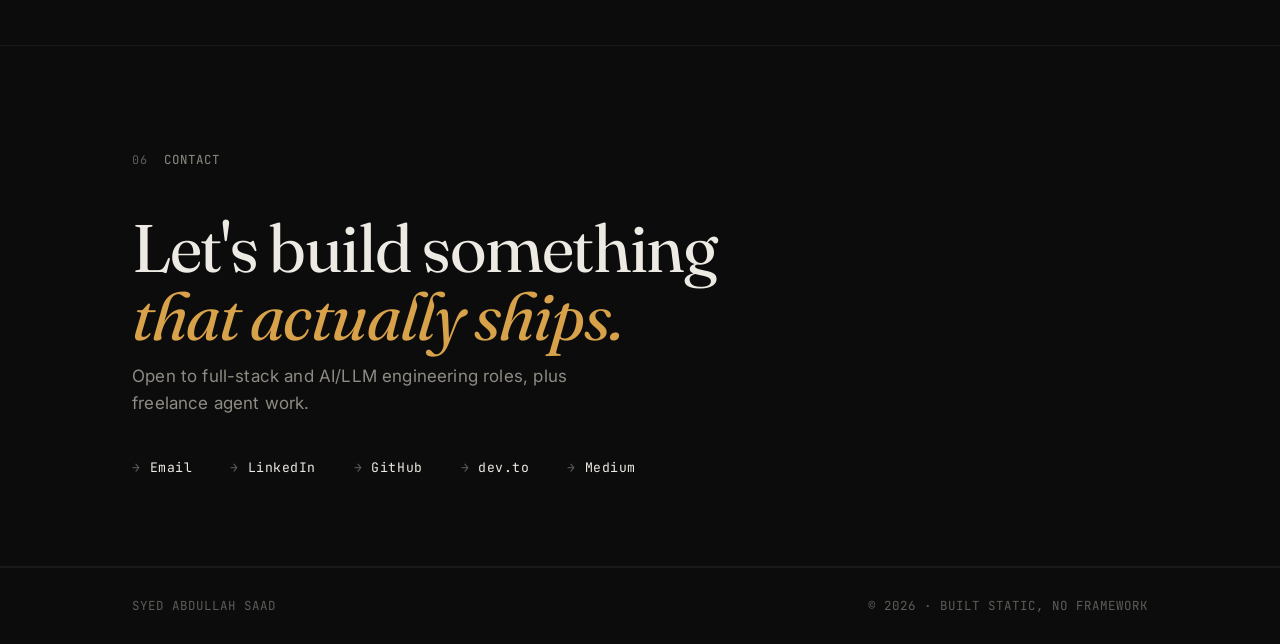
==== commit 79e80df5: "feat: add Medium to contact links" ====
--- a/index.html
+++ b/index.html
@@ -403,6 +403,7 @@
       <a href="https://www.linkedin.com/in/abdullahsaad5/" target="_blank" rel="noopener"><span class="k">→</span> LinkedIn</a>
       <a href="https://github.com/AbdullahSaad5" target="_blank" rel="noopener"><span class="k">→</span> GitHub</a>
       <a href="https://dev.to/abdullahsaad5" target="_blank" rel="noopener"><span class="k">→</span> dev.to</a>
+      <a href="https://medium.com/@abdullahsaad5" target="_blank" rel="noopener"><span class="k">→</span> Medium</a>
     </div>
   </div>
 </section>
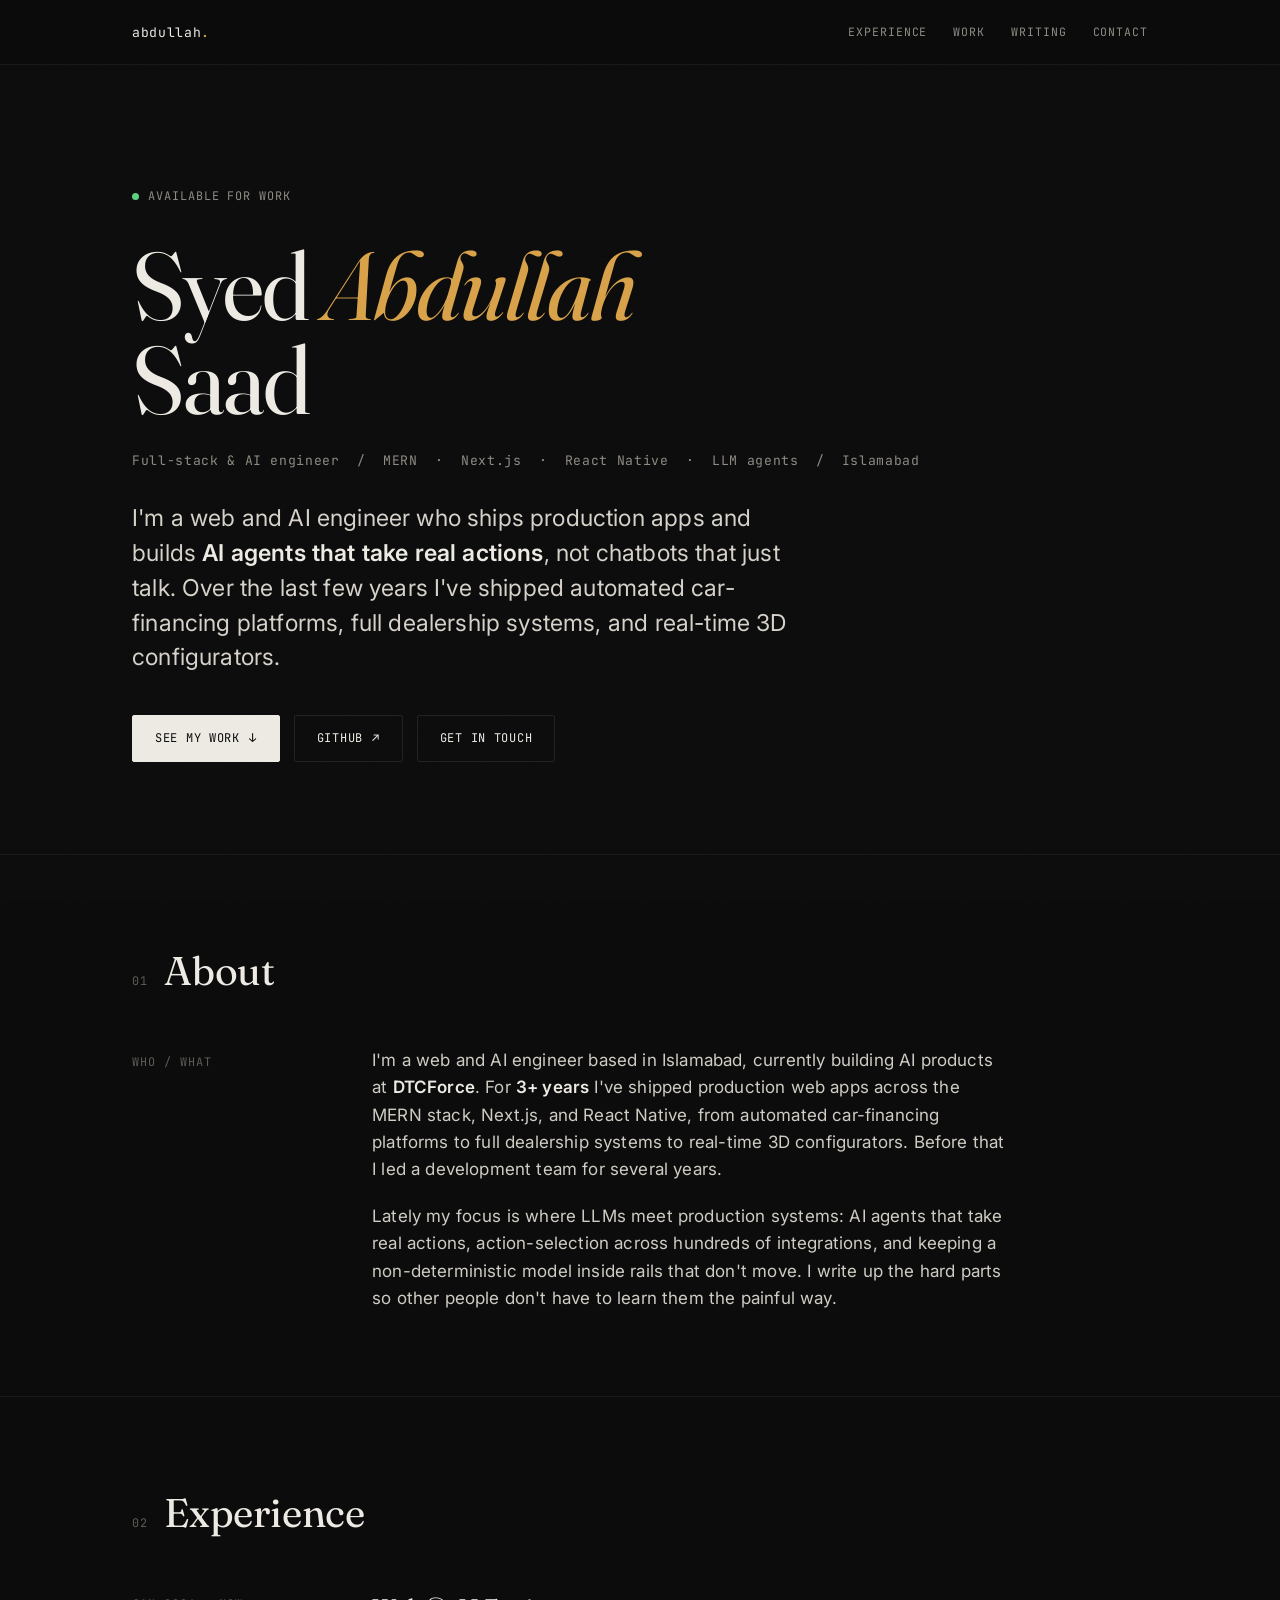
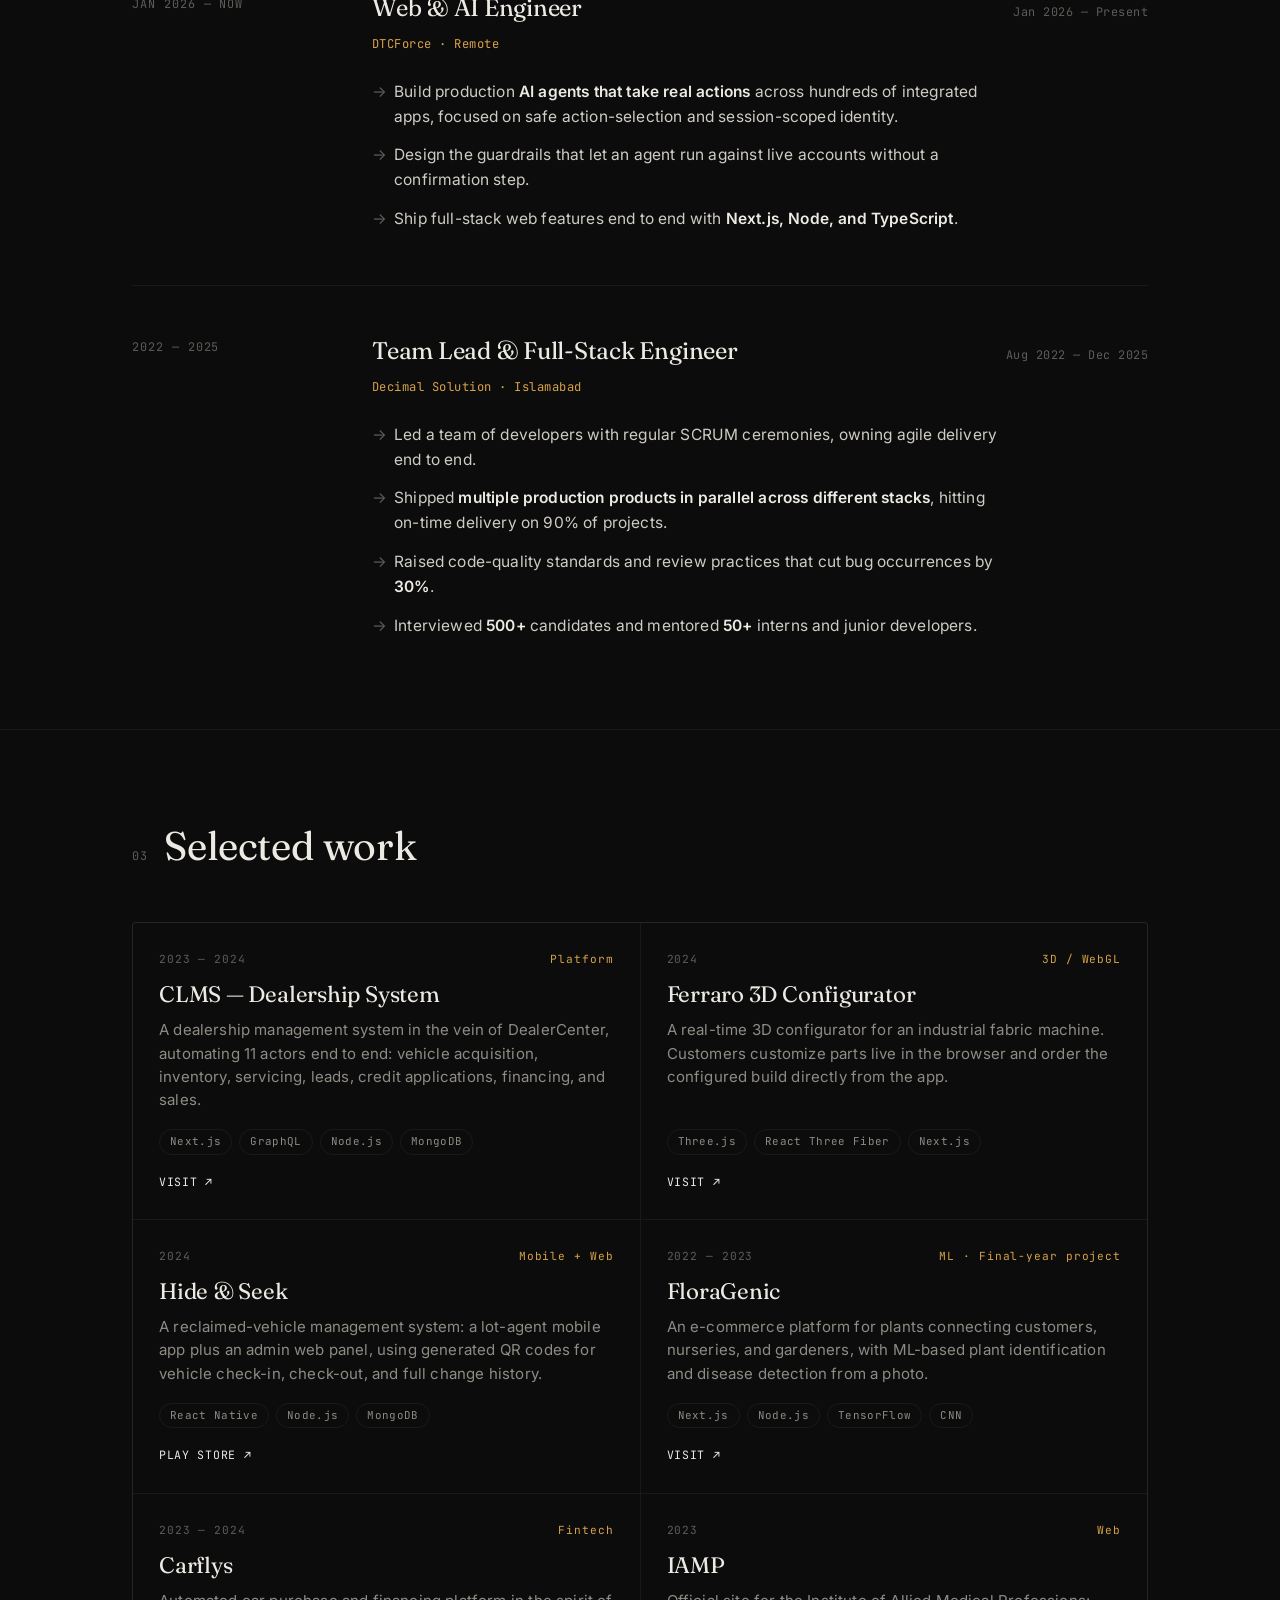
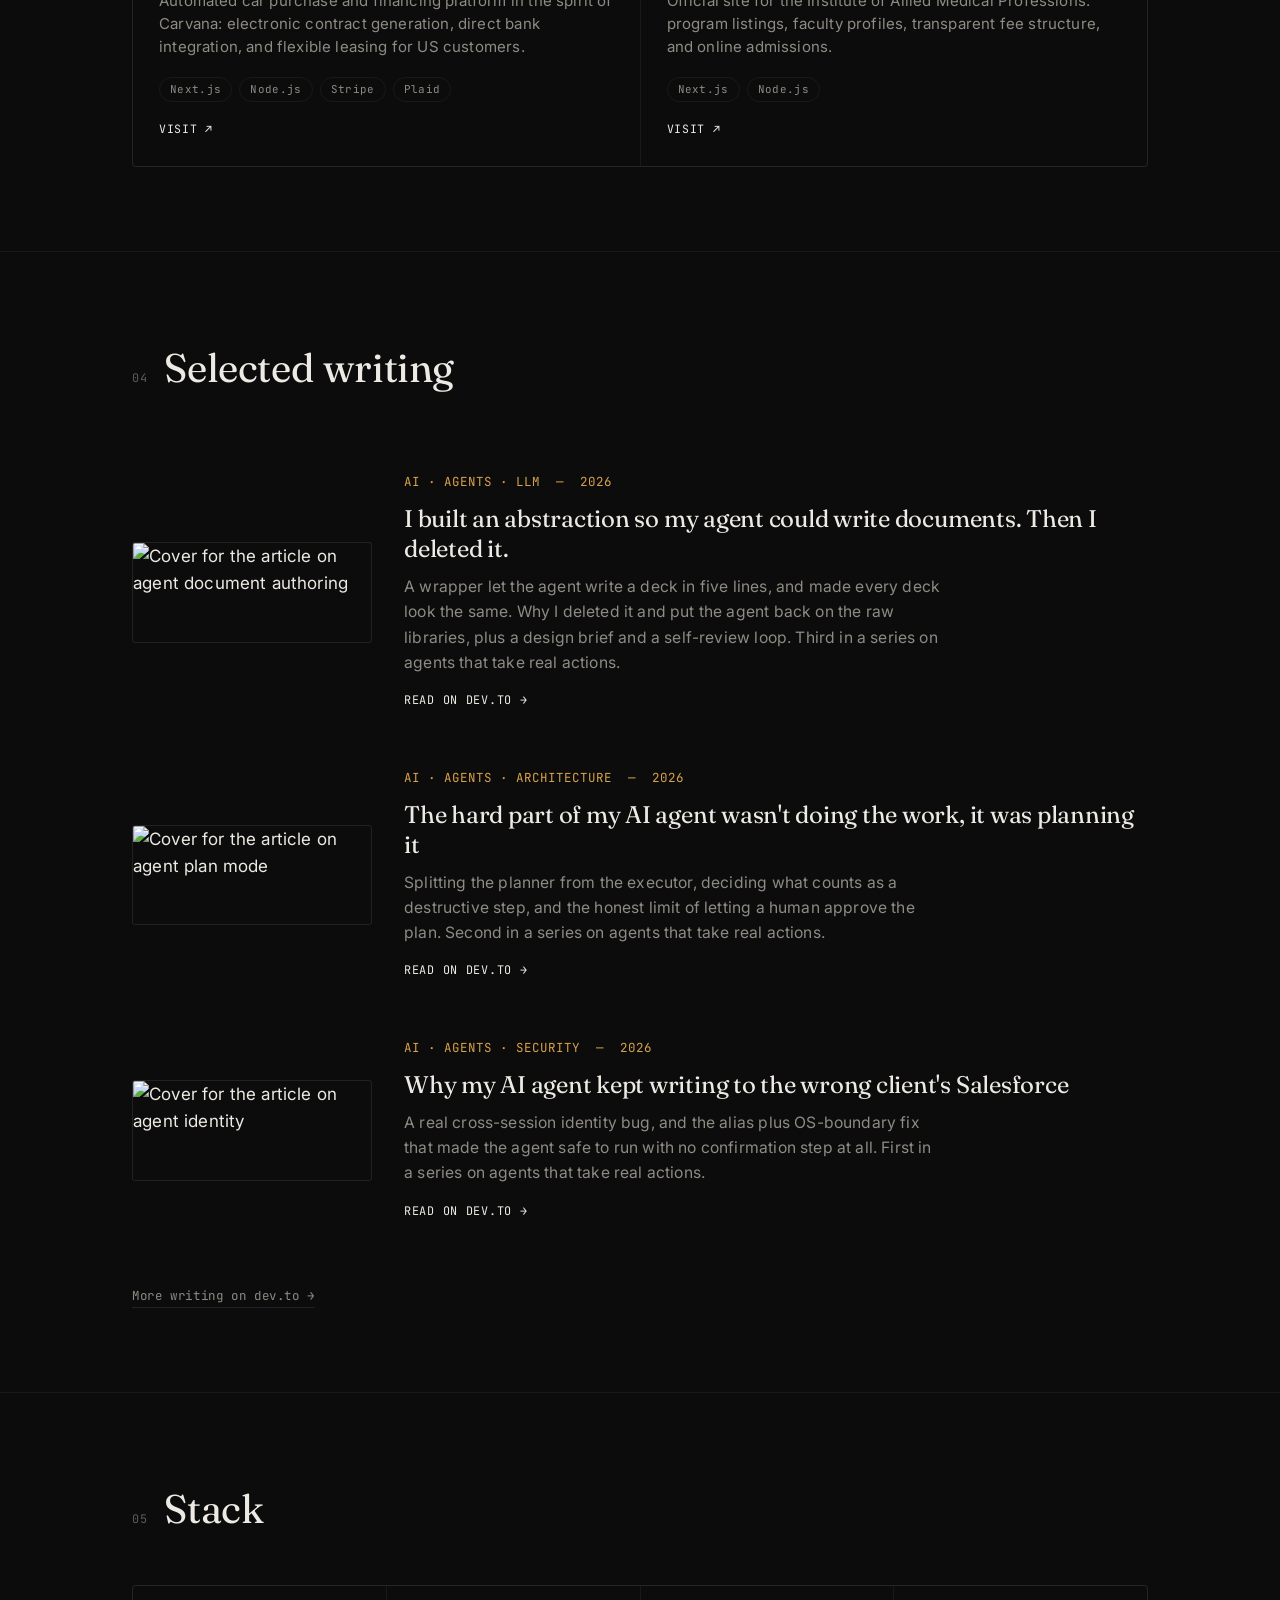
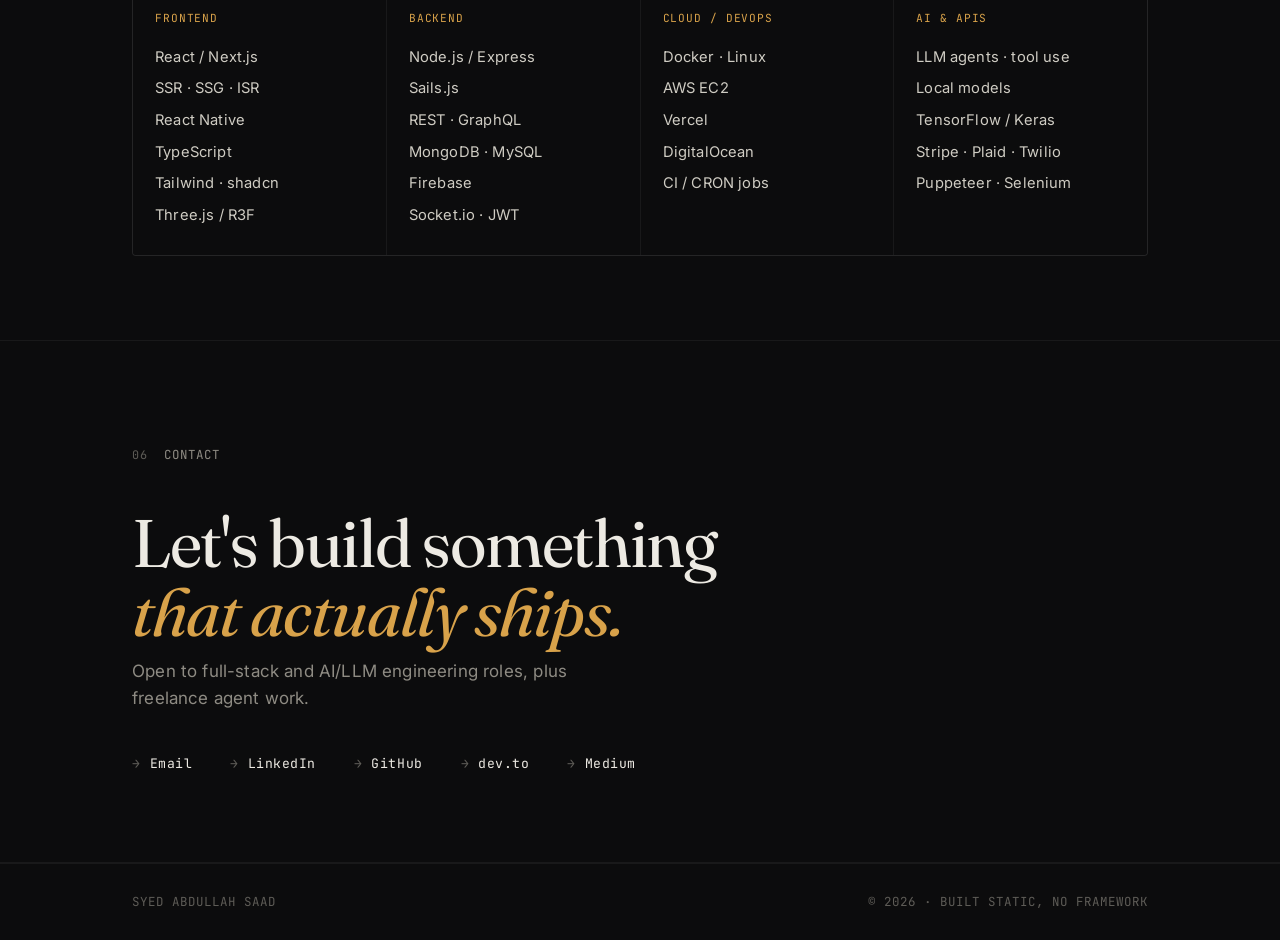
==== commit bd4cef23: "feat: add post 03 (doc-authoring) card to selected writing" ====
--- a/index.html
+++ b/index.html
@@ -347,6 +347,15 @@
 <section id="writing">
   <div class="wrap">
     <div class="shead"><span class="num">04</span><h2>Selected writing</h2></div>
+    <a class="post rv" href="https://dev.to/abdullahsaad5/i-built-an-abstraction-so-my-agent-could-write-documents-then-i-deleted-it-5687" target="_blank" rel="noopener">
+      <div class="thumb"><img src="https://dev-to-uploads.s3.us-east-2.amazonaws.com/uploads/articles/gipm7eirj2jm8l9xq60q.png" alt="Cover for the article on agent document authoring" /></div>
+      <div class="meta">
+        <span class="mono">AI · Agents · LLM &nbsp;—&nbsp; 2026</span>
+        <h3>I built an abstraction so my agent could write documents. Then I deleted it.</h3>
+        <p>A wrapper let the agent write a deck in five lines, and made every deck look the same. Why I deleted it and put the agent back on the raw libraries, plus a design brief and a self-review loop. Third in a series on agents that take real actions.</p>
+        <span class="read">Read on dev.to <span class="arr">→</span></span>
+      </div>
+    </a>
     <a class="post rv" href="https://dev.to/abdullahsaad5/the-hard-part-of-my-ai-agent-wasnt-doing-the-work-it-was-planning-it-n0k" target="_blank" rel="noopener">
       <div class="thumb"><img src="https://dev-to-uploads.s3.us-east-2.amazonaws.com/uploads/articles/xgwgl2anymrb6iwdlizp.png" alt="Cover for the article on agent plan mode" /></div>
       <div class="meta">
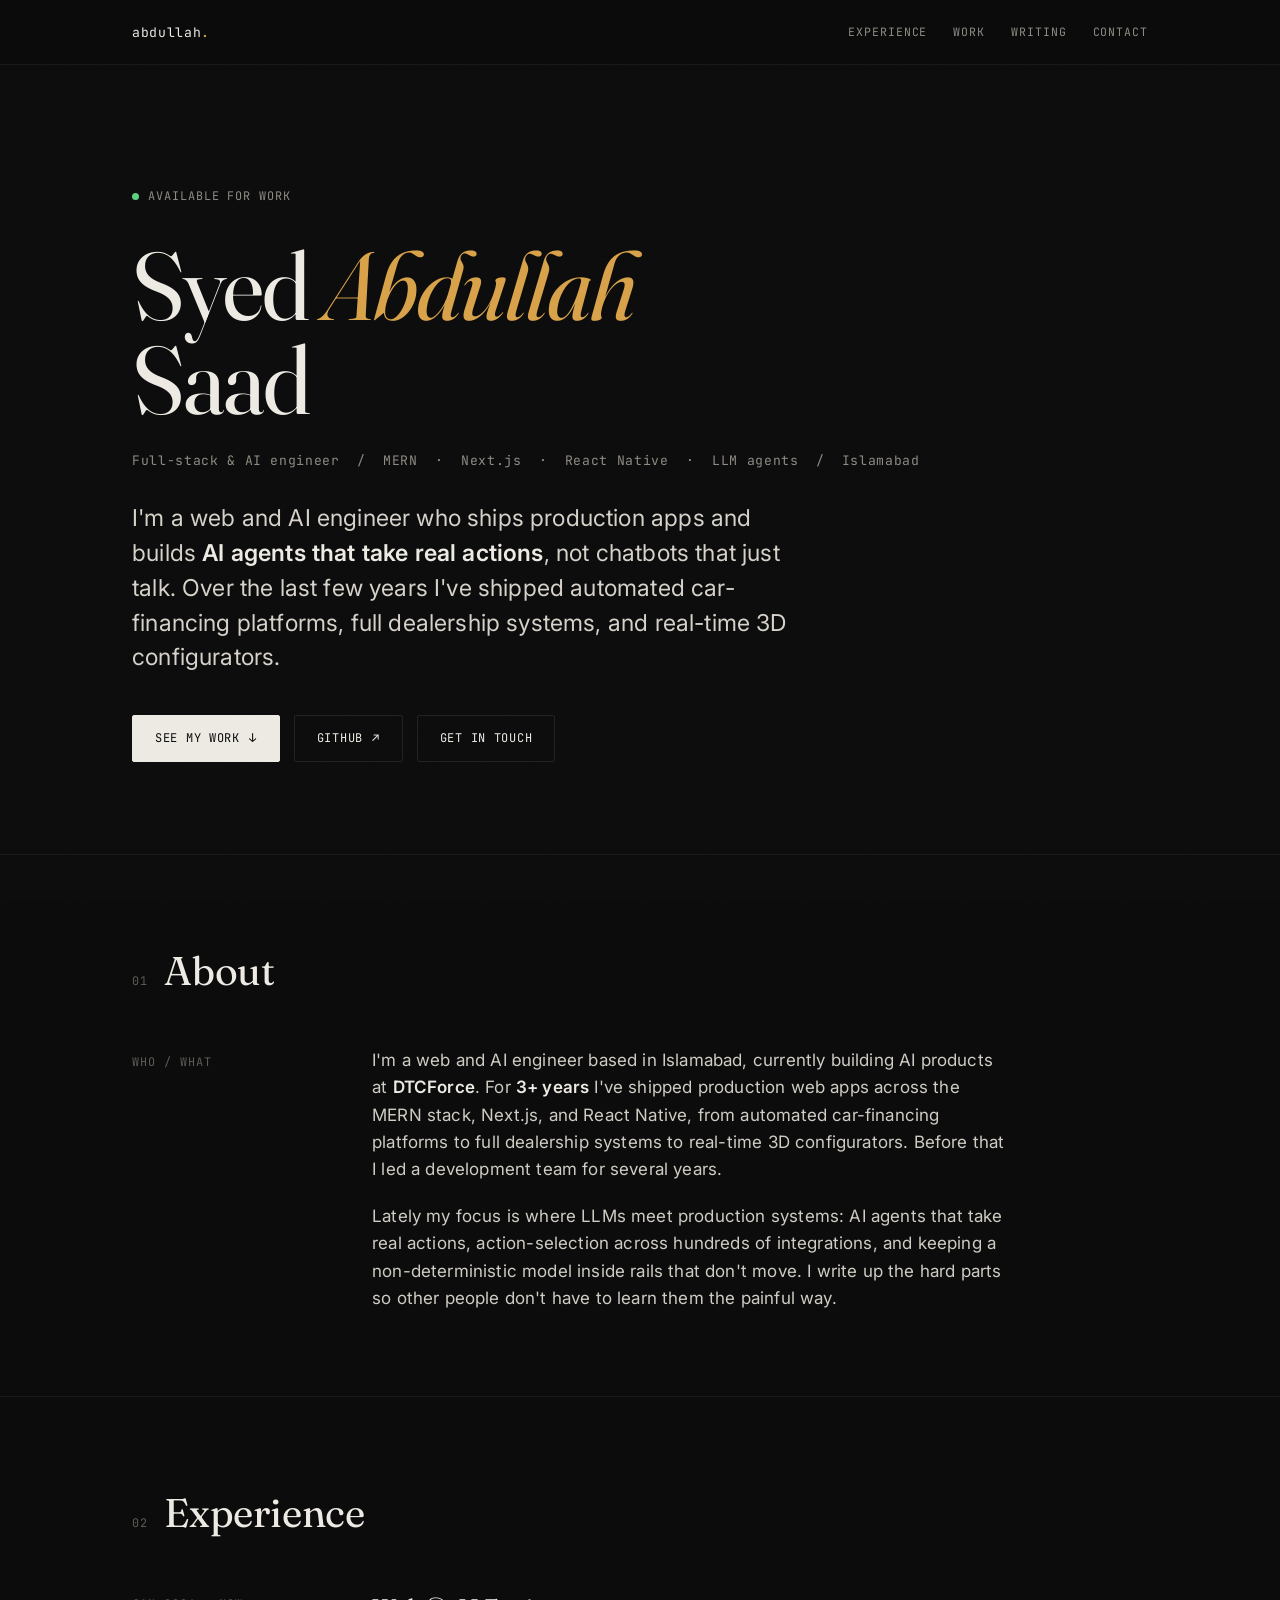
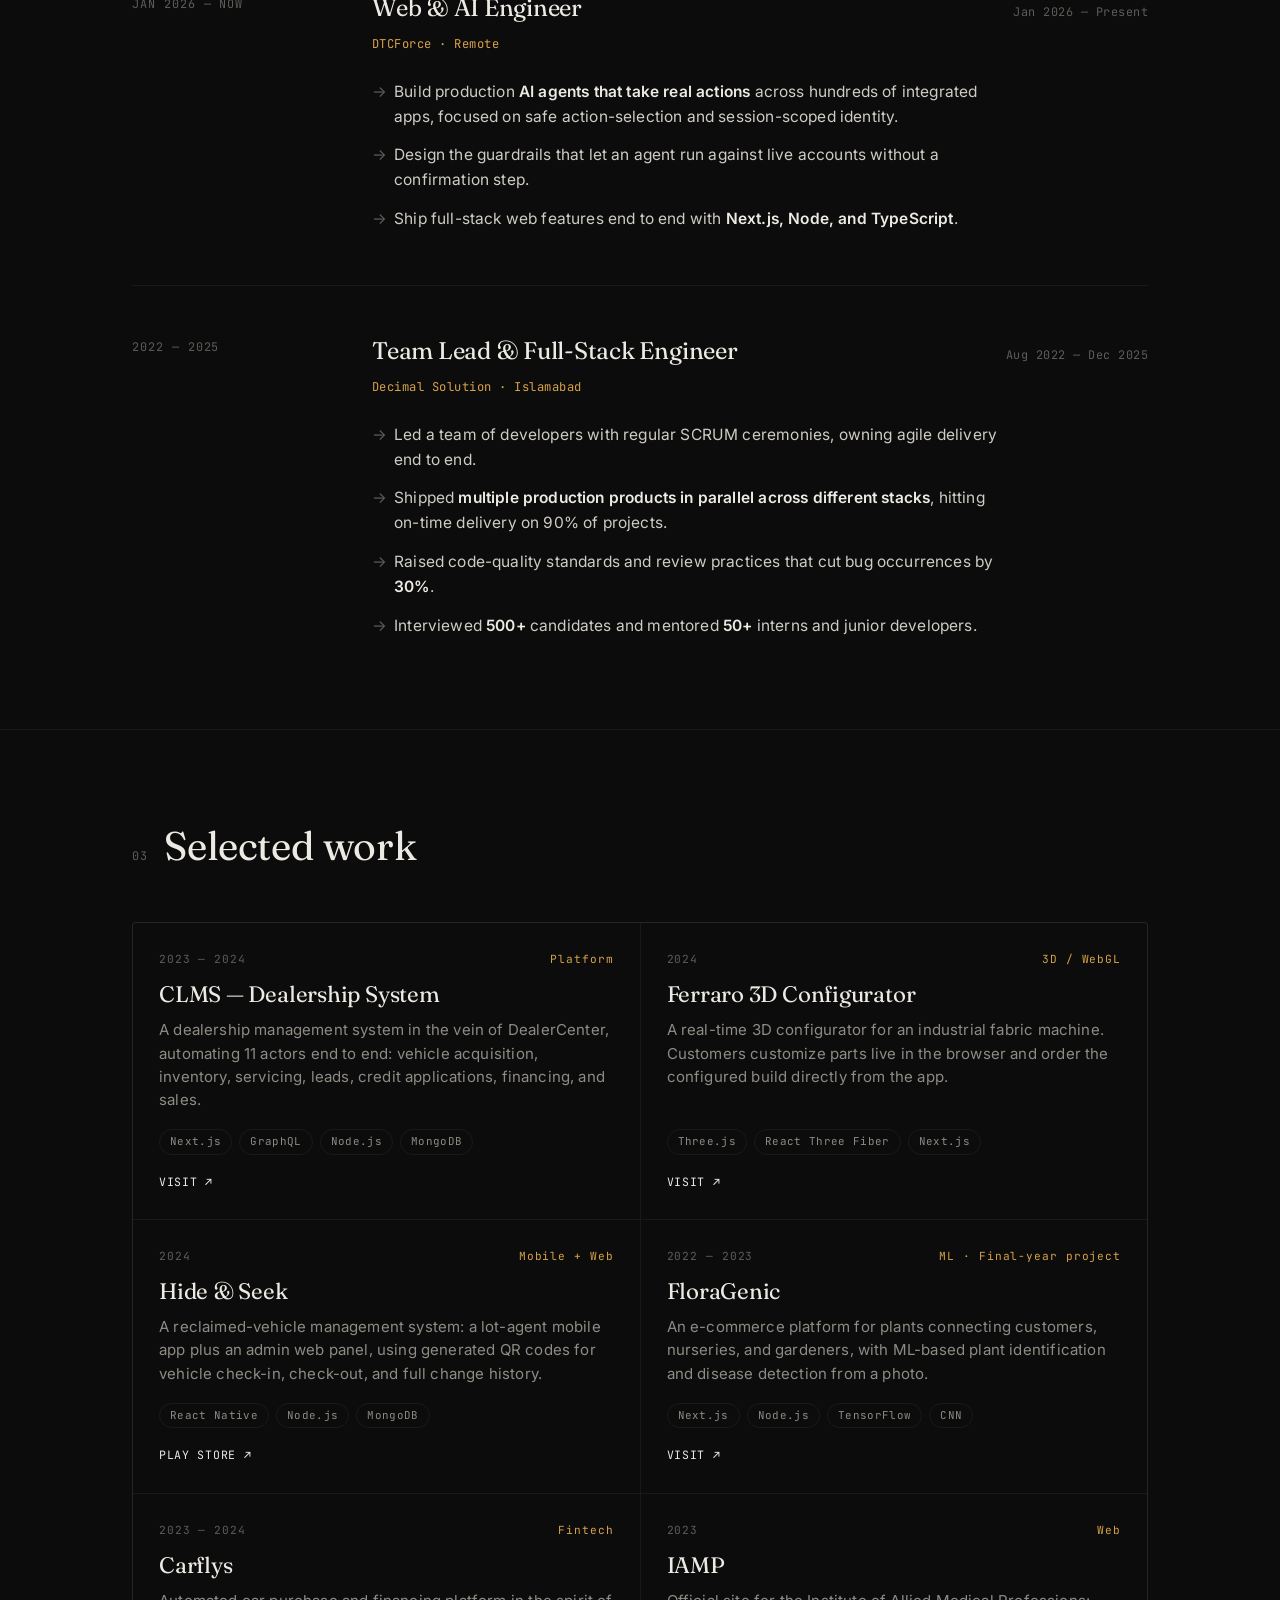
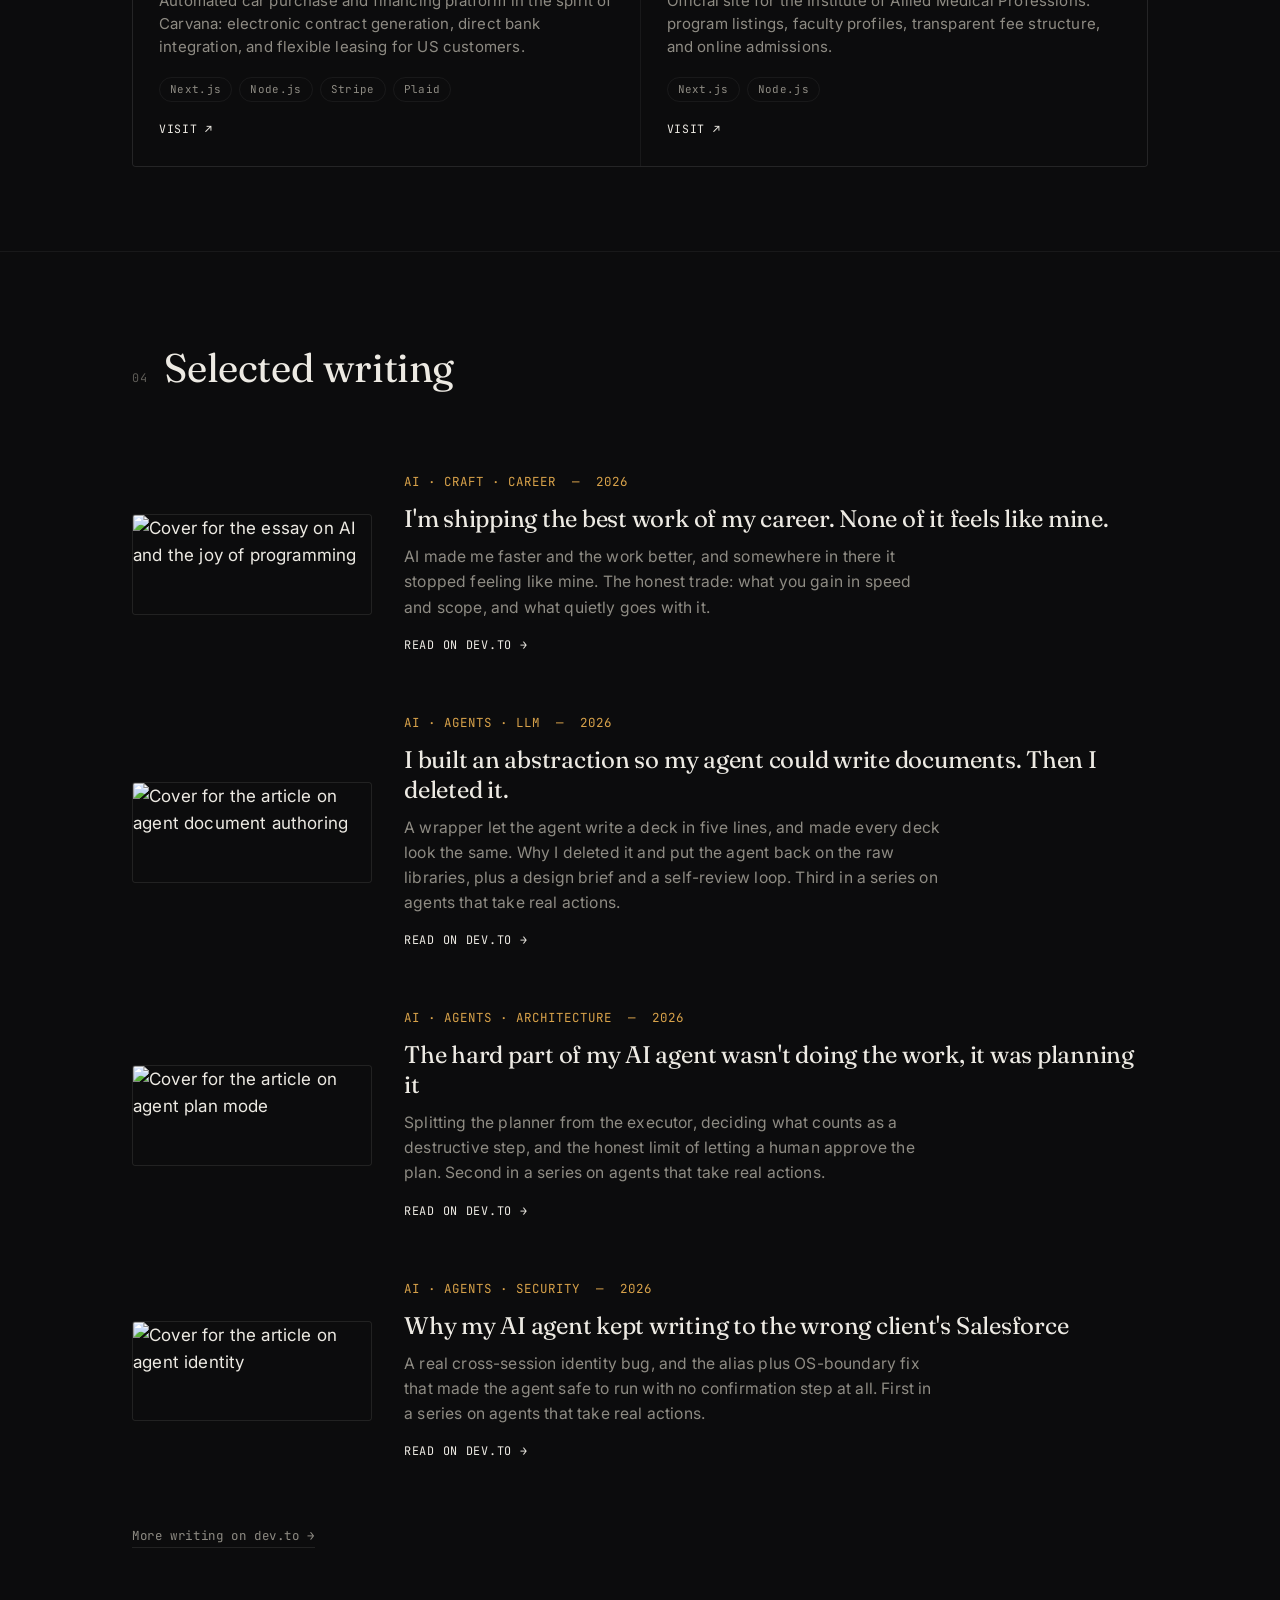
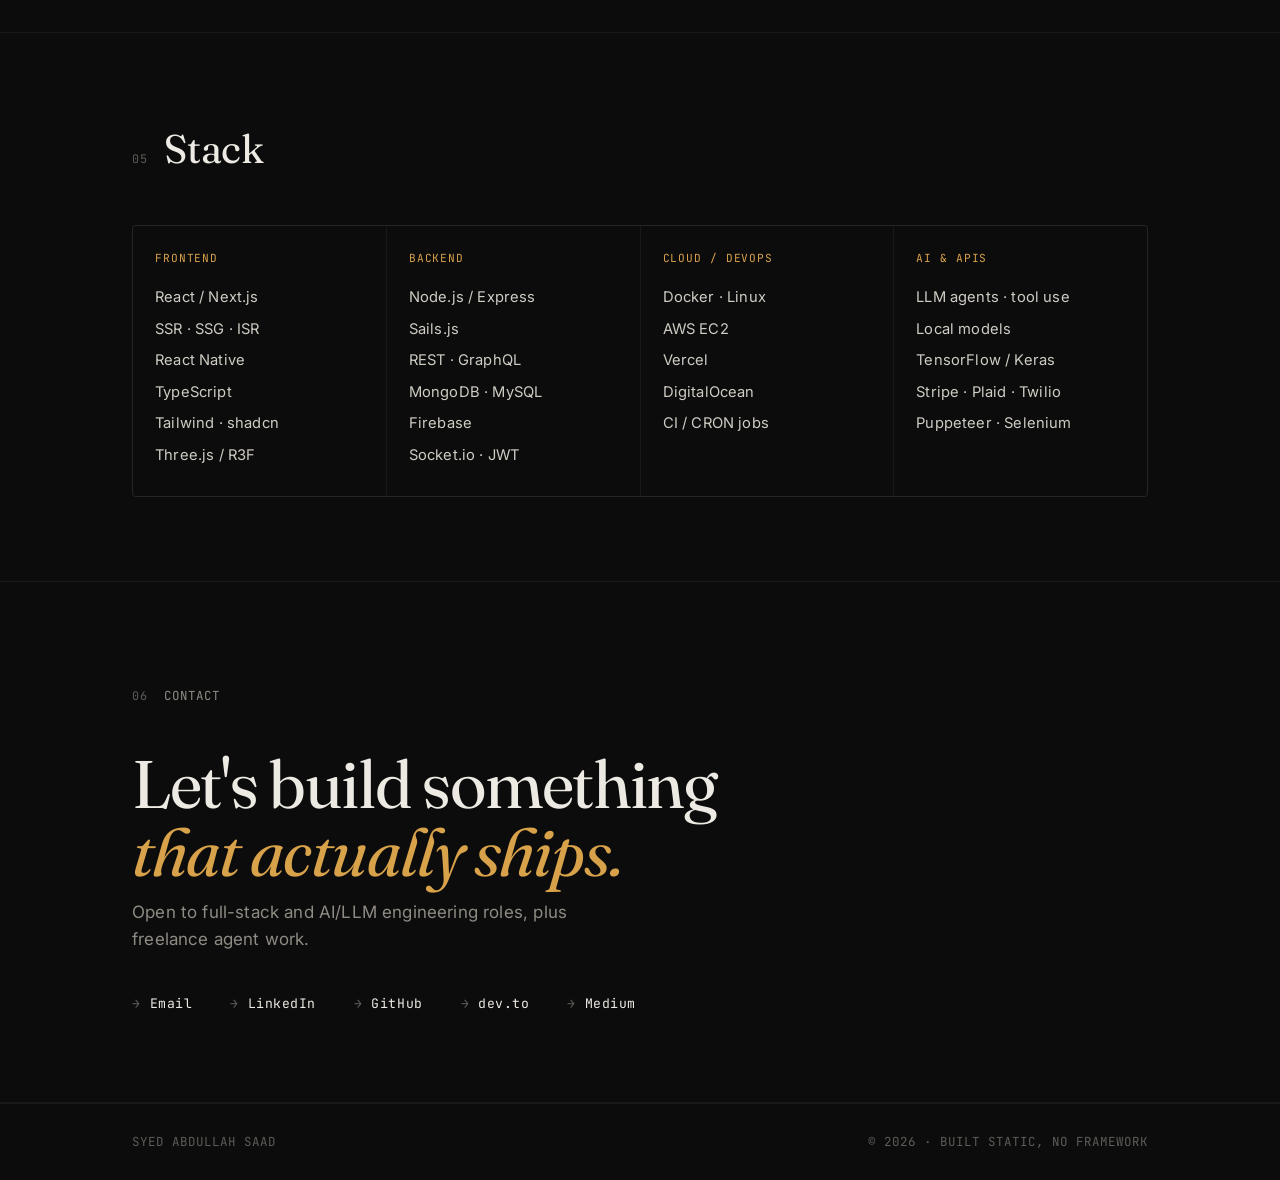
==== commit e63a92af: "feat: add 'best work of my career' essay to selected writing" ====
--- a/index.html
+++ b/index.html
@@ -347,6 +347,15 @@
 <section id="writing">
   <div class="wrap">
     <div class="shead"><span class="num">04</span><h2>Selected writing</h2></div>
+    <a class="post rv" href="https://dev.to/abdullahsaad5/im-shipping-the-best-work-of-my-career-none-of-it-feels-like-mine-4ehn" target="_blank" rel="noopener">
+      <div class="thumb"><img src="https://dev-to-uploads.s3.us-east-2.amazonaws.com/uploads/articles/2maqdwt8vfaa3cw8tcf8.png" alt="Cover for the essay on AI and the joy of programming" /></div>
+      <div class="meta">
+        <span class="mono">AI · Craft · Career &nbsp;—&nbsp; 2026</span>
+        <h3>I'm shipping the best work of my career. None of it feels like mine.</h3>
+        <p>AI made me faster and the work better, and somewhere in there it stopped feeling like mine. The honest trade: what you gain in speed and scope, and what quietly goes with it.</p>
+        <span class="read">Read on dev.to <span class="arr">→</span></span>
+      </div>
+    </a>
     <a class="post rv" href="https://dev.to/abdullahsaad5/i-built-an-abstraction-so-my-agent-could-write-documents-then-i-deleted-it-5687" target="_blank" rel="noopener">
       <div class="thumb"><img src="https://dev-to-uploads.s3.us-east-2.amazonaws.com/uploads/articles/gipm7eirj2jm8l9xq60q.png" alt="Cover for the article on agent document authoring" /></div>
       <div class="meta">
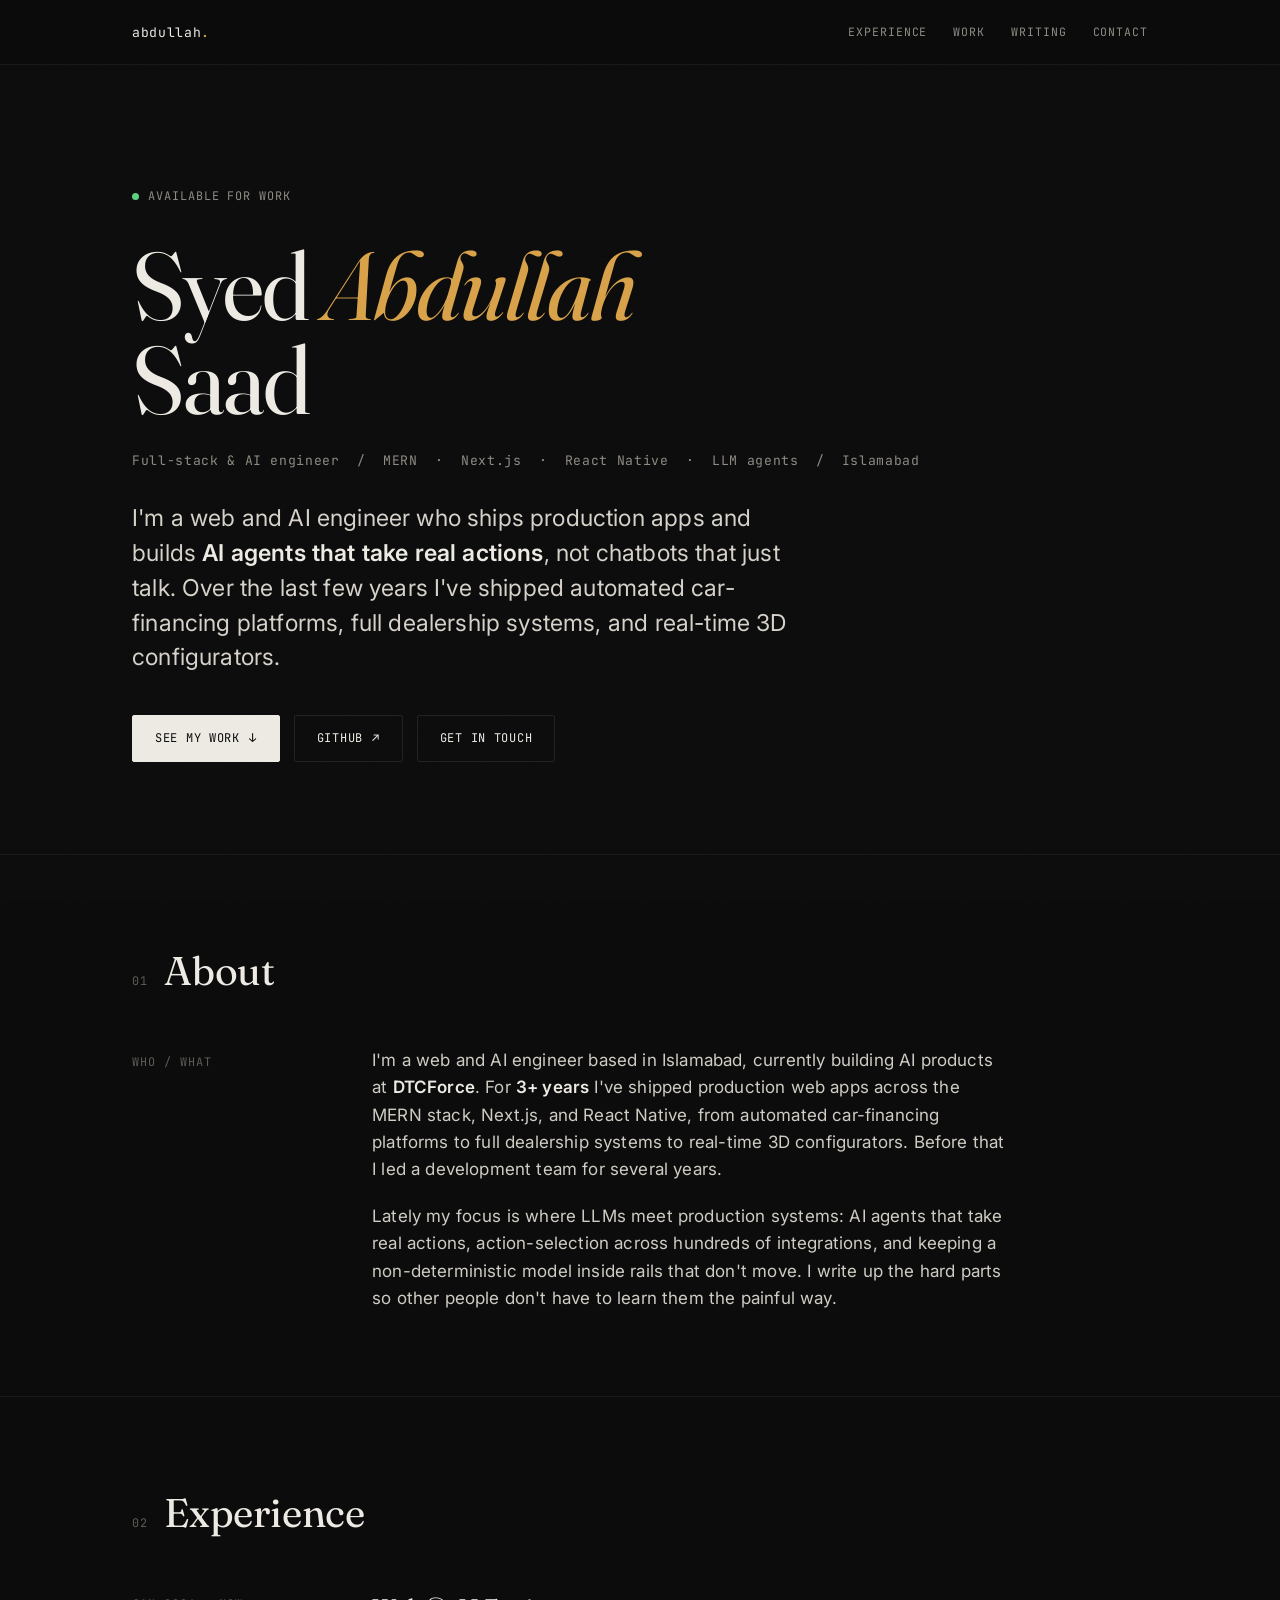
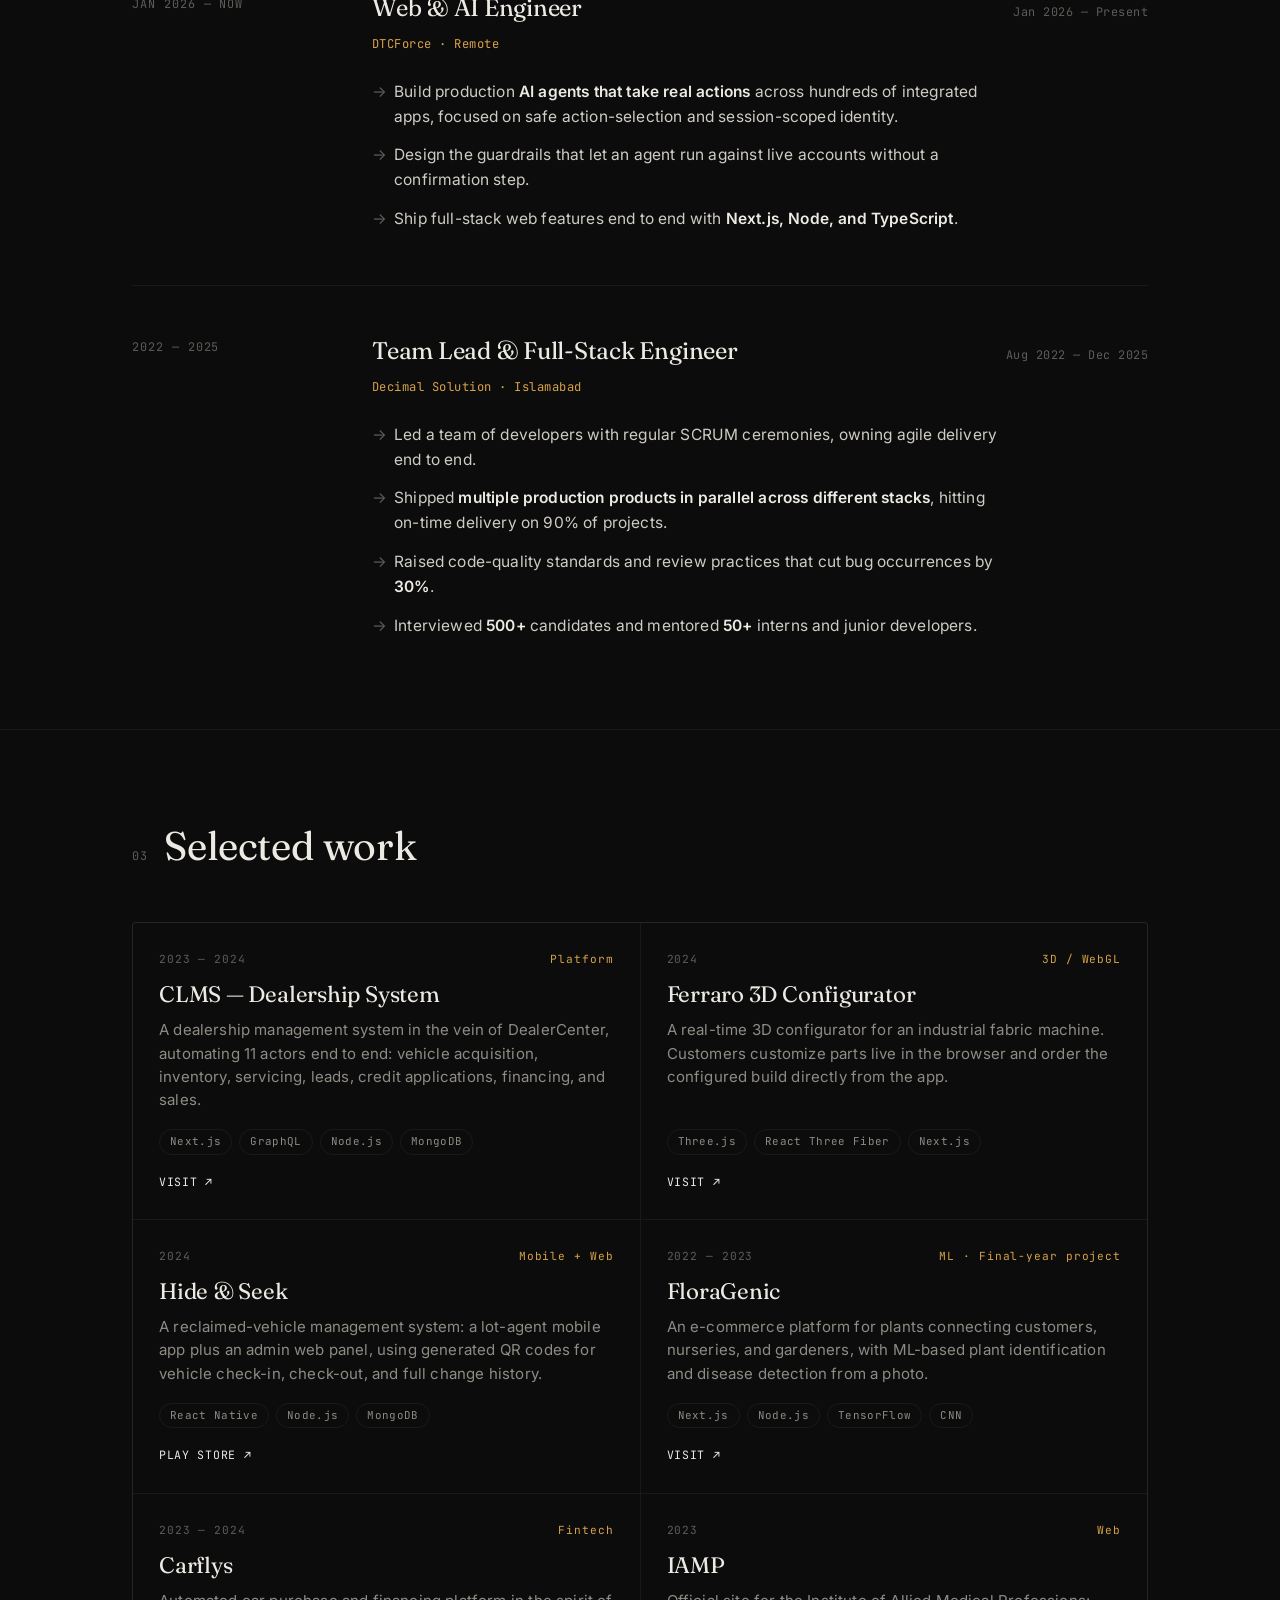
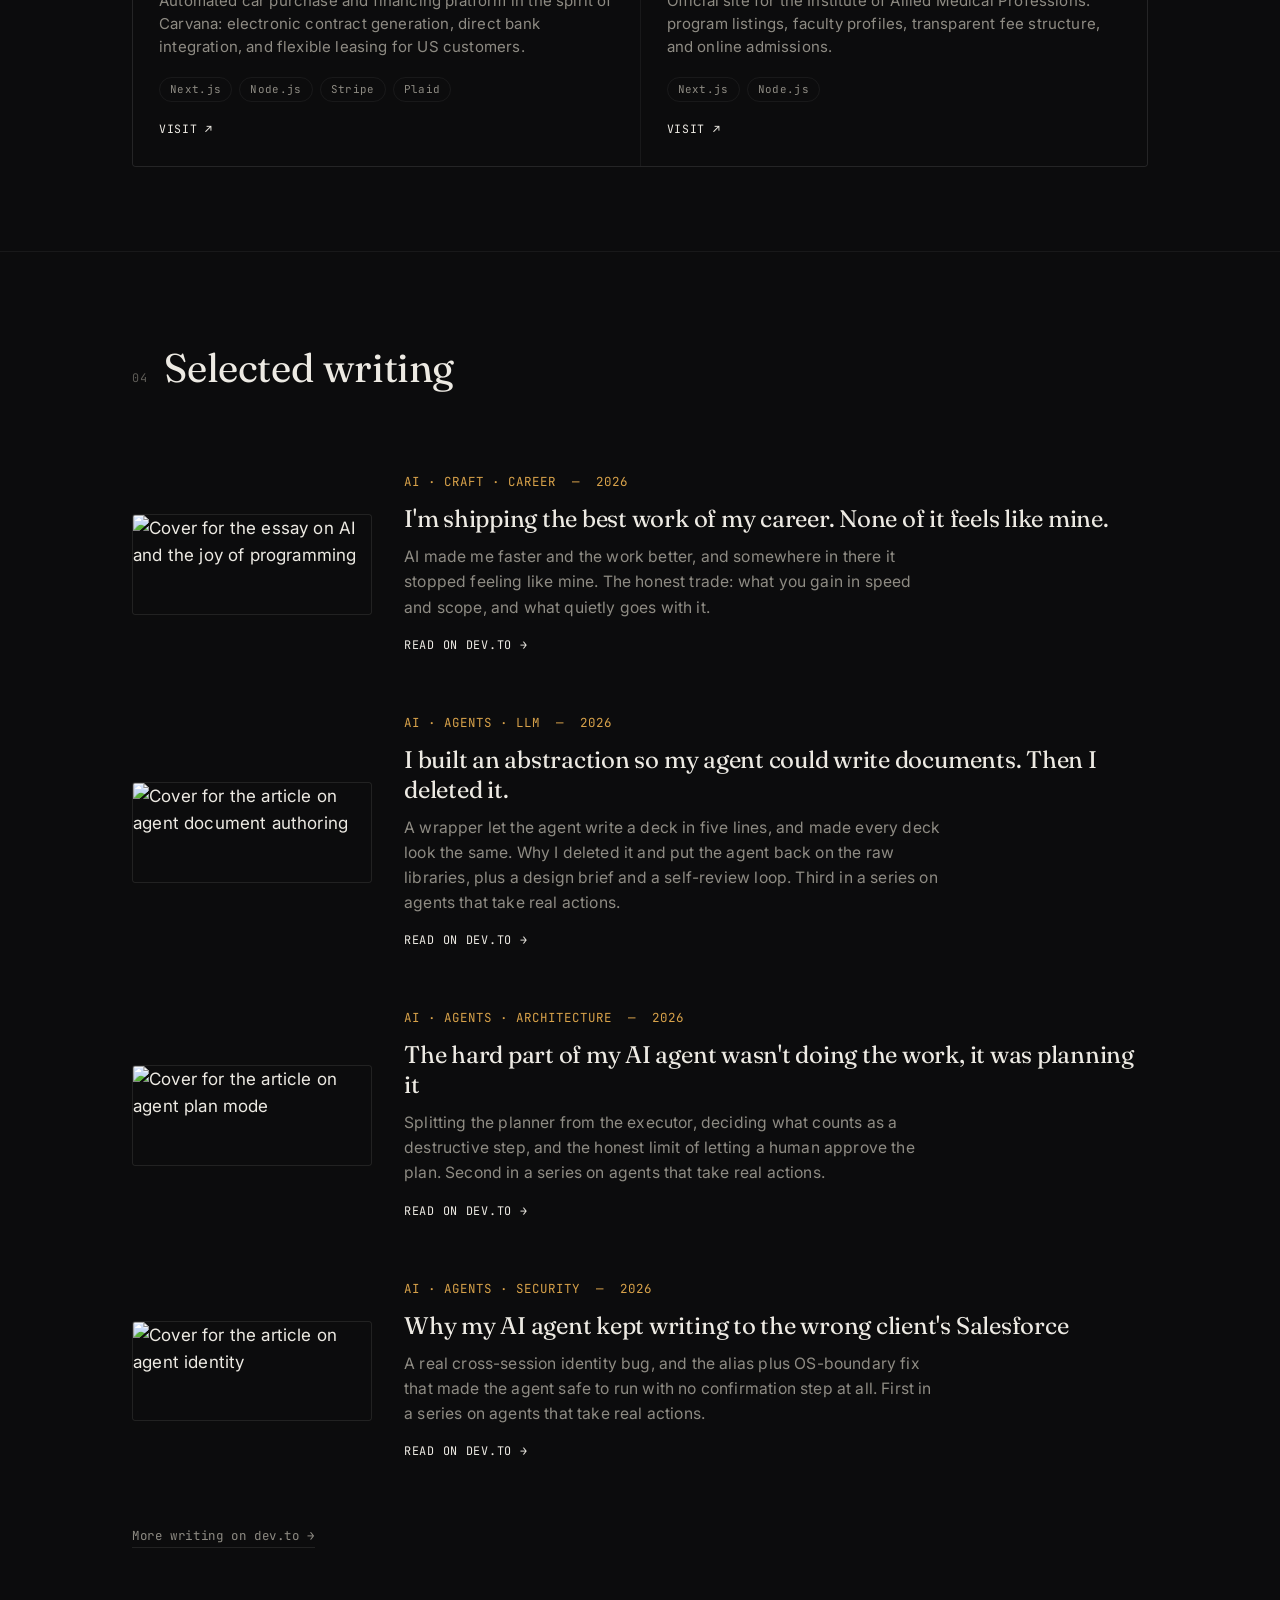
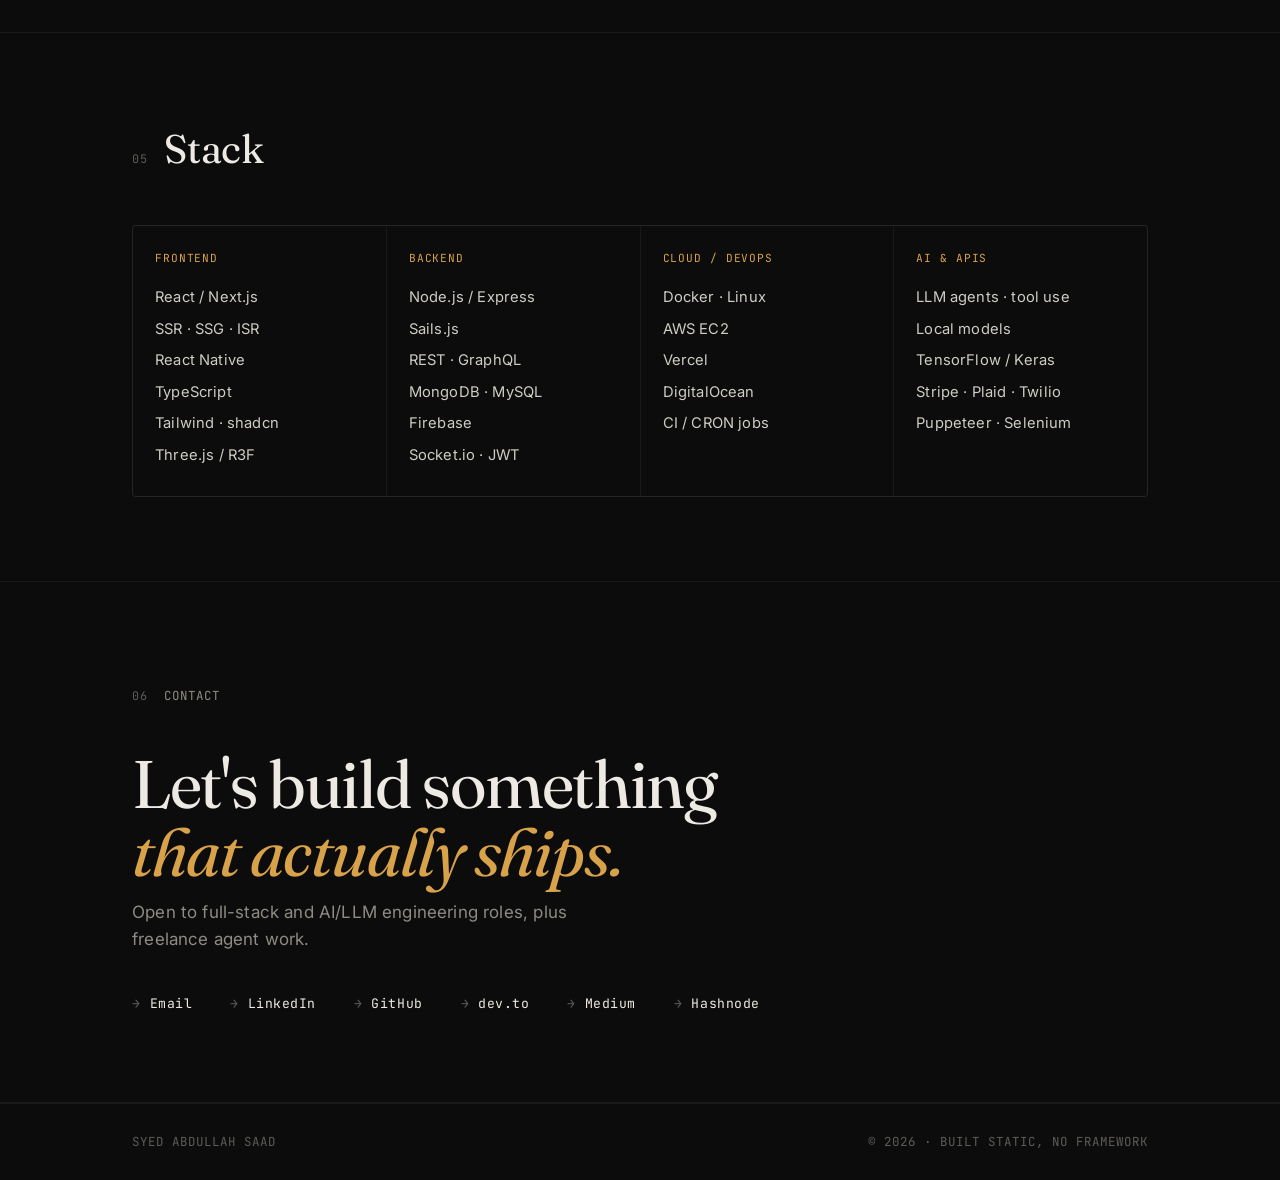
==== commit 8f71006a: "feat: add Hashnode to contact links" ====
--- a/index.html
+++ b/index.html
@@ -422,6 +422,7 @@
       <a href="https://github.com/AbdullahSaad5" target="_blank" rel="noopener"><span class="k">→</span> GitHub</a>
       <a href="https://dev.to/abdullahsaad5" target="_blank" rel="noopener"><span class="k">→</span> dev.to</a>
       <a href="https://medium.com/@abdullahsaad5" target="_blank" rel="noopener"><span class="k">→</span> Medium</a>
+      <a href="https://abdullahsaad5.hashnode.dev" target="_blank" rel="noopener"><span class="k">→</span> Hashnode</a>
     </div>
   </div>
 </section>
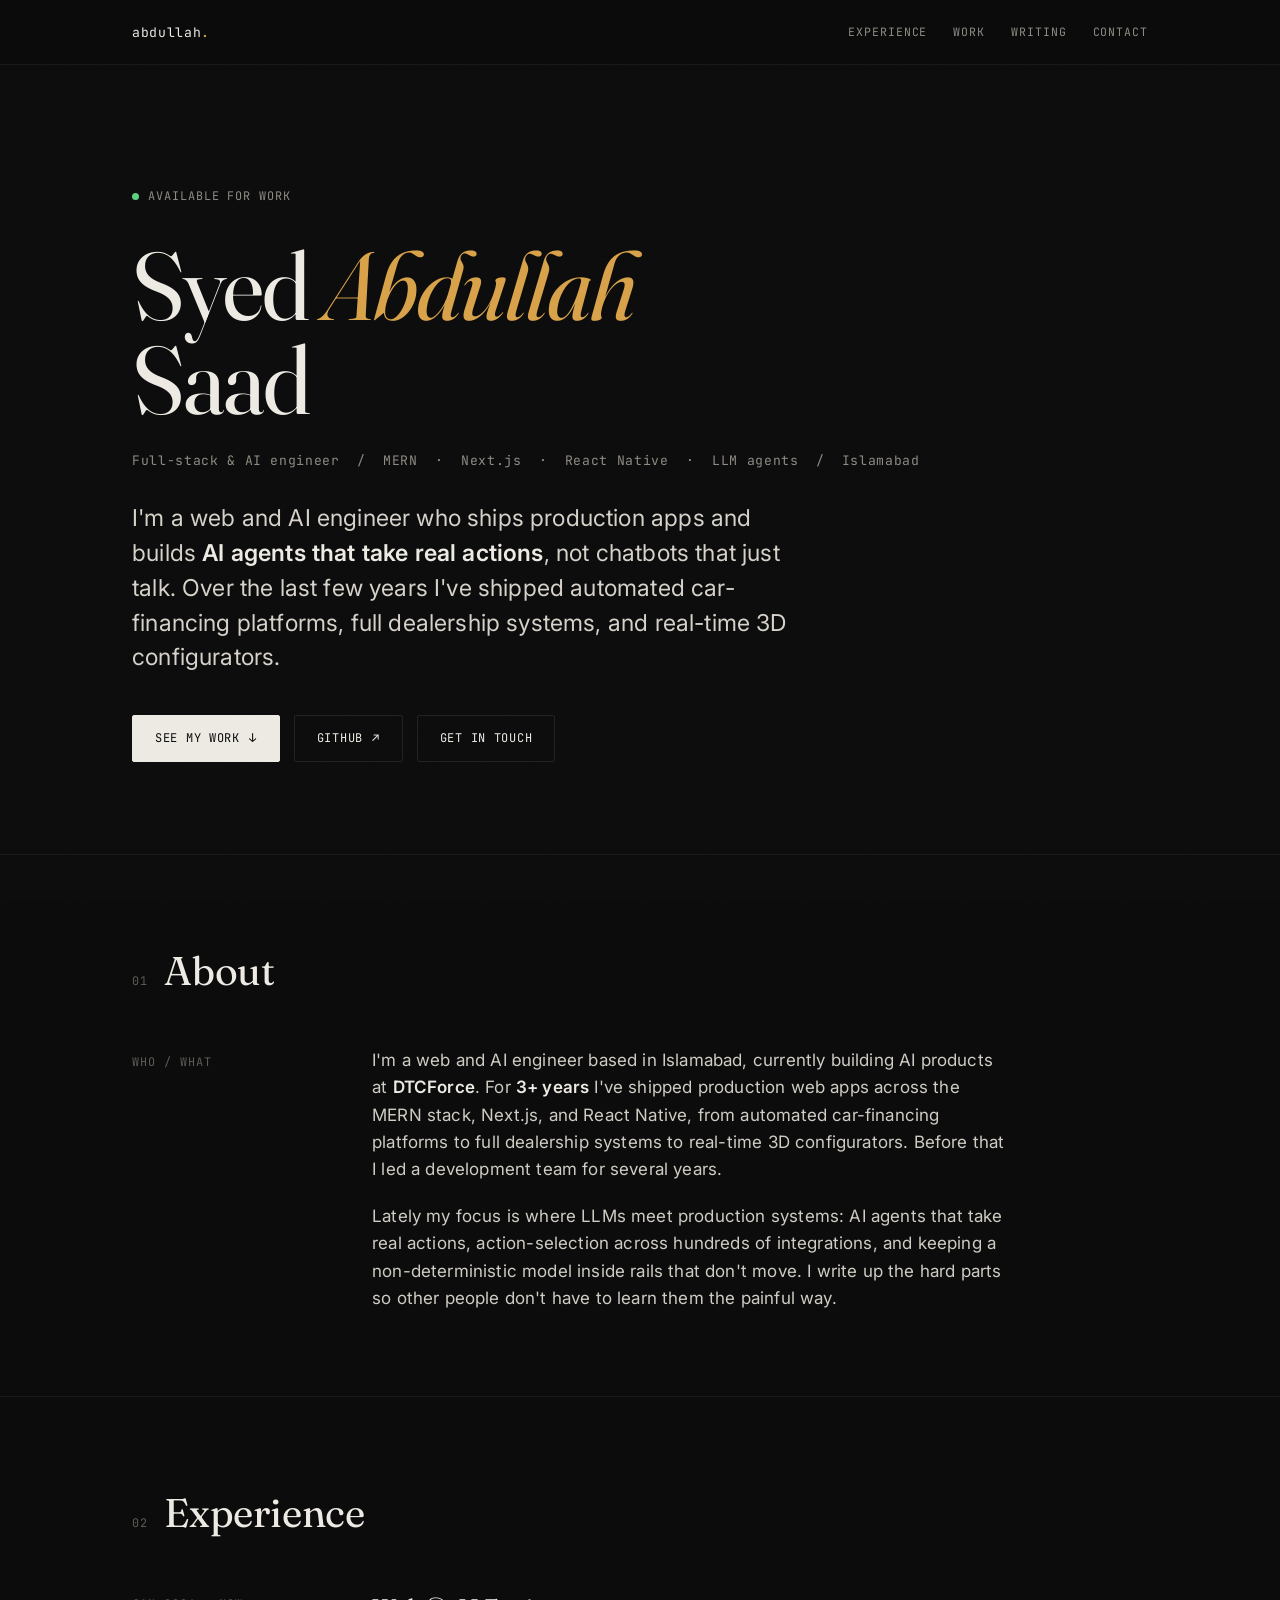
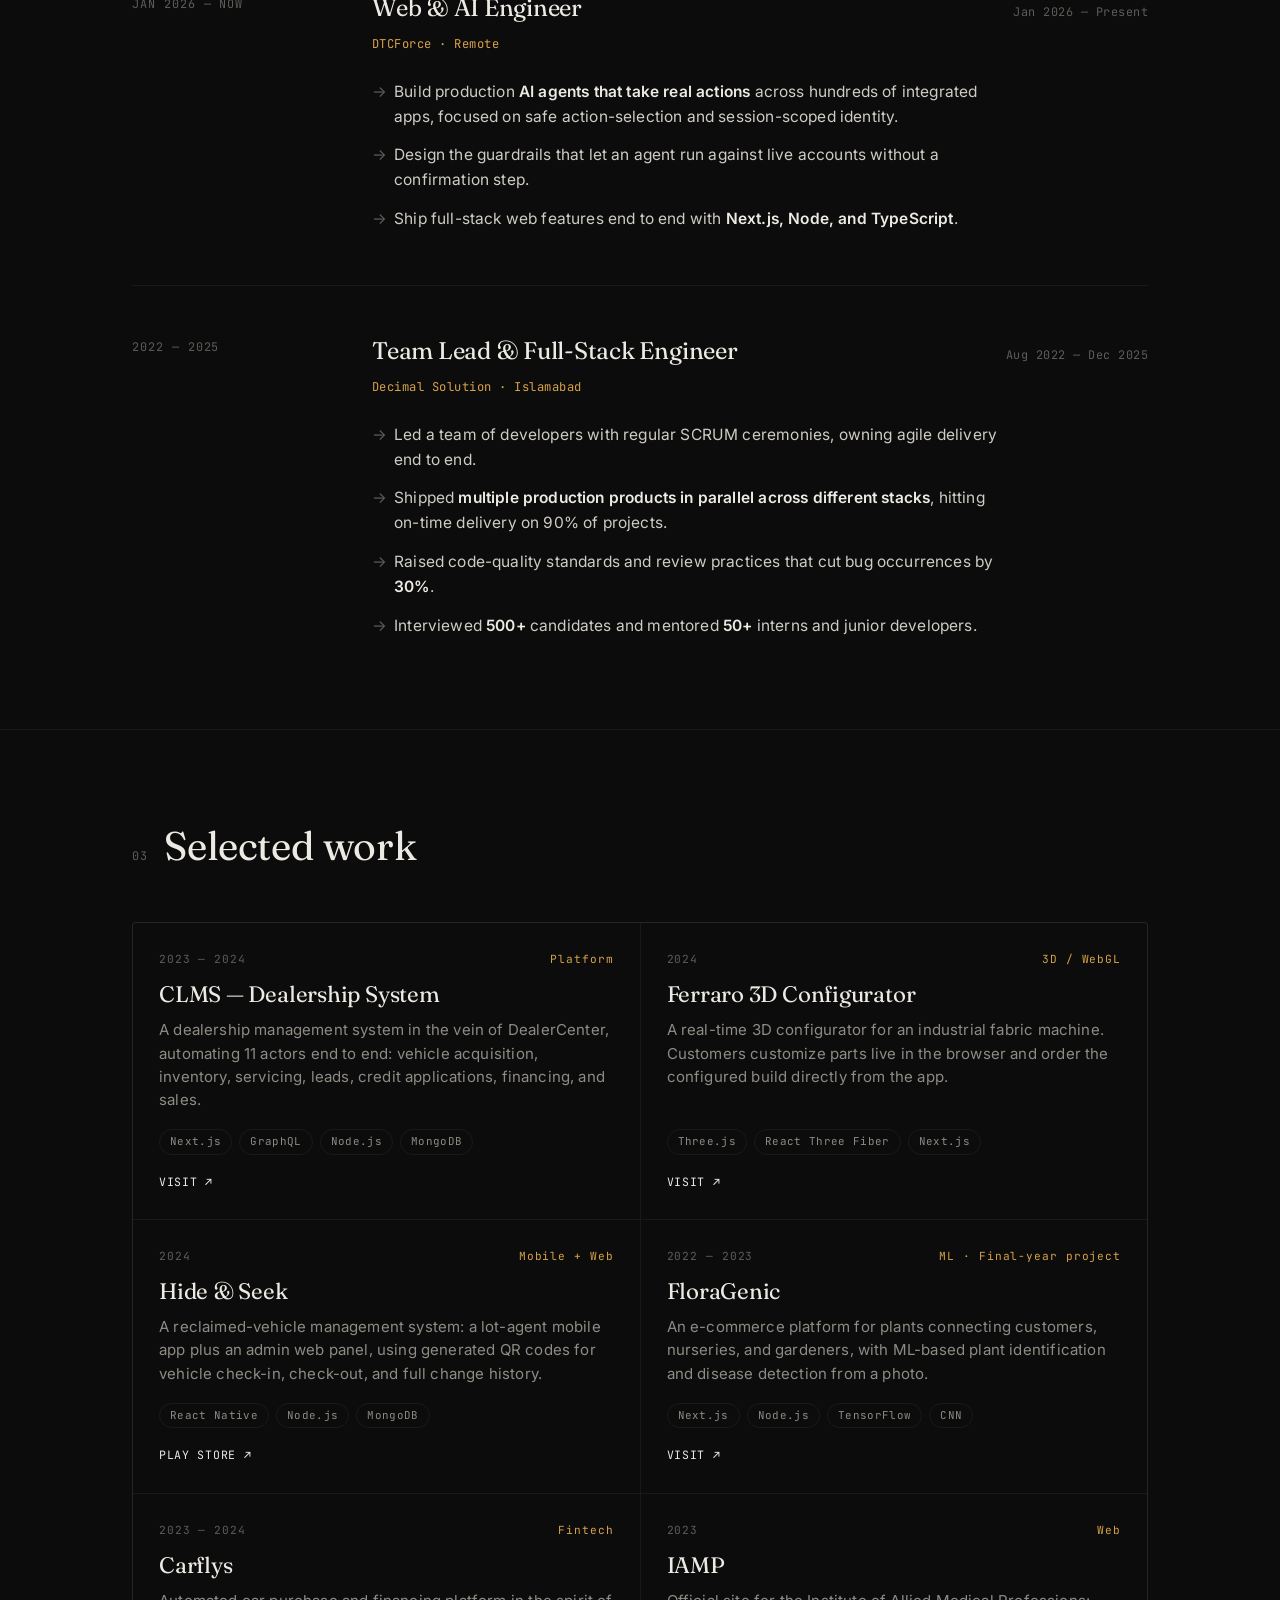
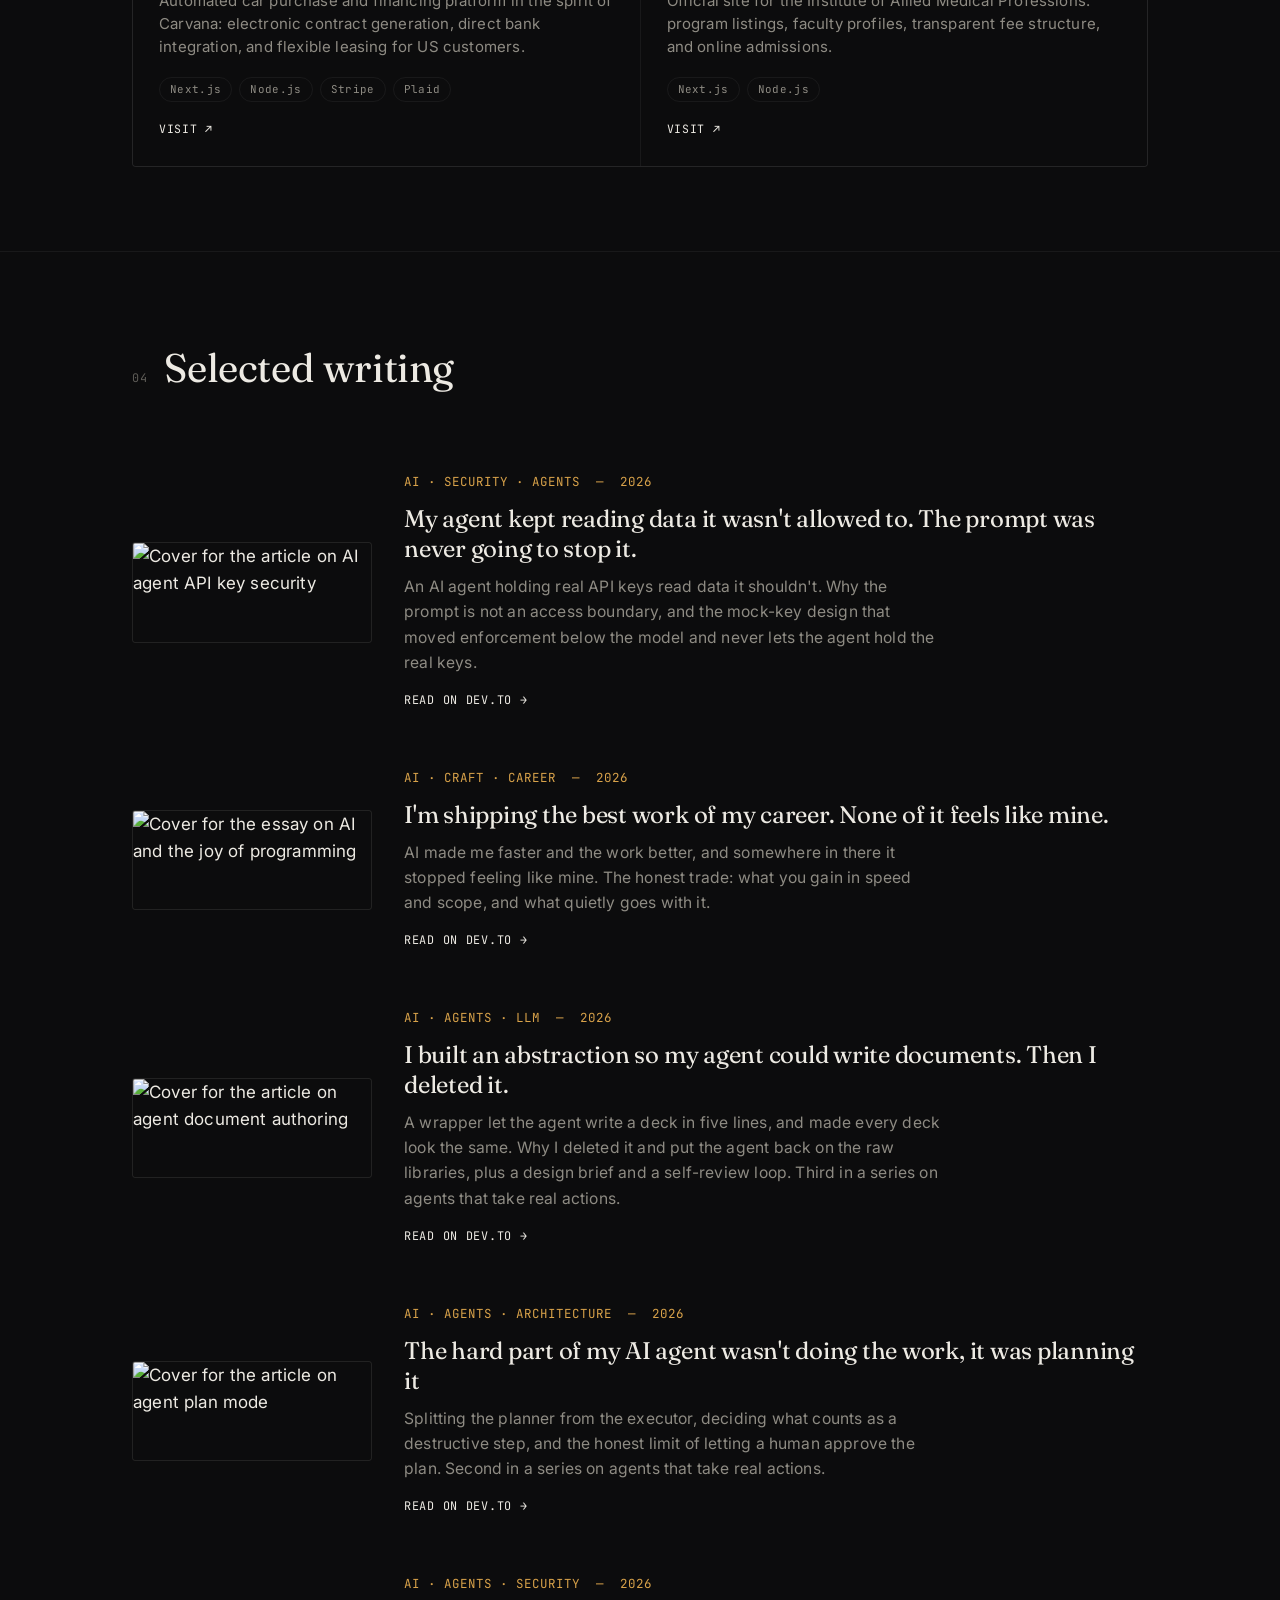
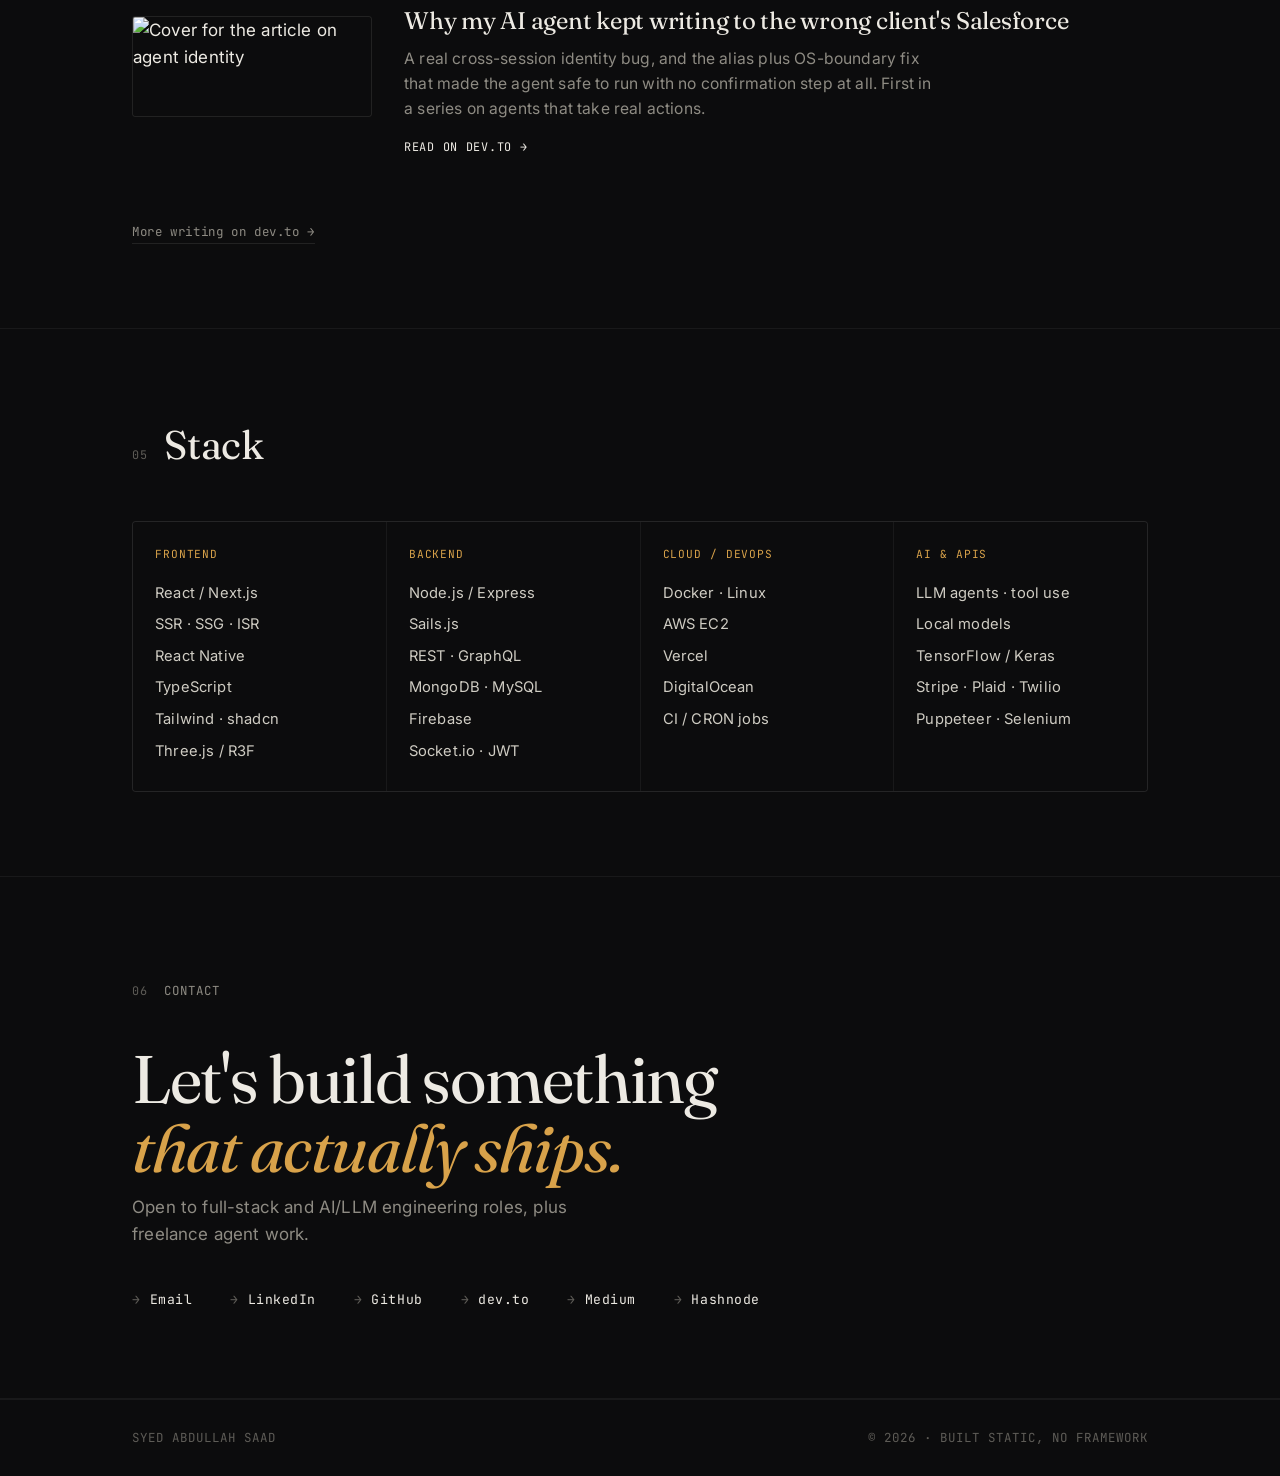
==== commit af7cf714: "content: add post 05 (agent API key security) to selected writing" ====
--- a/index.html
+++ b/index.html
@@ -347,6 +347,15 @@
 <section id="writing">
   <div class="wrap">
     <div class="shead"><span class="num">04</span><h2>Selected writing</h2></div>
+    <a class="post rv" href="https://dev.to/abdullahsaad5/my-agent-kept-reading-data-it-wasnt-allowed-to-the-prompt-was-never-going-to-stop-it-564k" target="_blank" rel="noopener">
+      <div class="thumb"><img src="https://dev-to-uploads.s3.us-east-2.amazonaws.com/uploads/articles/gsm8nk39gnbaii4w1dhv.png" alt="Cover for the article on AI agent API key security" /></div>
+      <div class="meta">
+        <span class="mono">AI · Security · Agents &nbsp;—&nbsp; 2026</span>
+        <h3>My agent kept reading data it wasn't allowed to. The prompt was never going to stop it.</h3>
+        <p>An AI agent holding real API keys read data it shouldn't. Why the prompt is not an access boundary, and the mock-key design that moved enforcement below the model and never lets the agent hold the real keys.</p>
+        <span class="read">Read on dev.to <span class="arr">→</span></span>
+      </div>
+    </a>
     <a class="post rv" href="https://dev.to/abdullahsaad5/im-shipping-the-best-work-of-my-career-none-of-it-feels-like-mine-4ehn" target="_blank" rel="noopener">
       <div class="thumb"><img src="https://dev-to-uploads.s3.us-east-2.amazonaws.com/uploads/articles/2maqdwt8vfaa3cw8tcf8.png" alt="Cover for the essay on AI and the joy of programming" /></div>
       <div class="meta">
